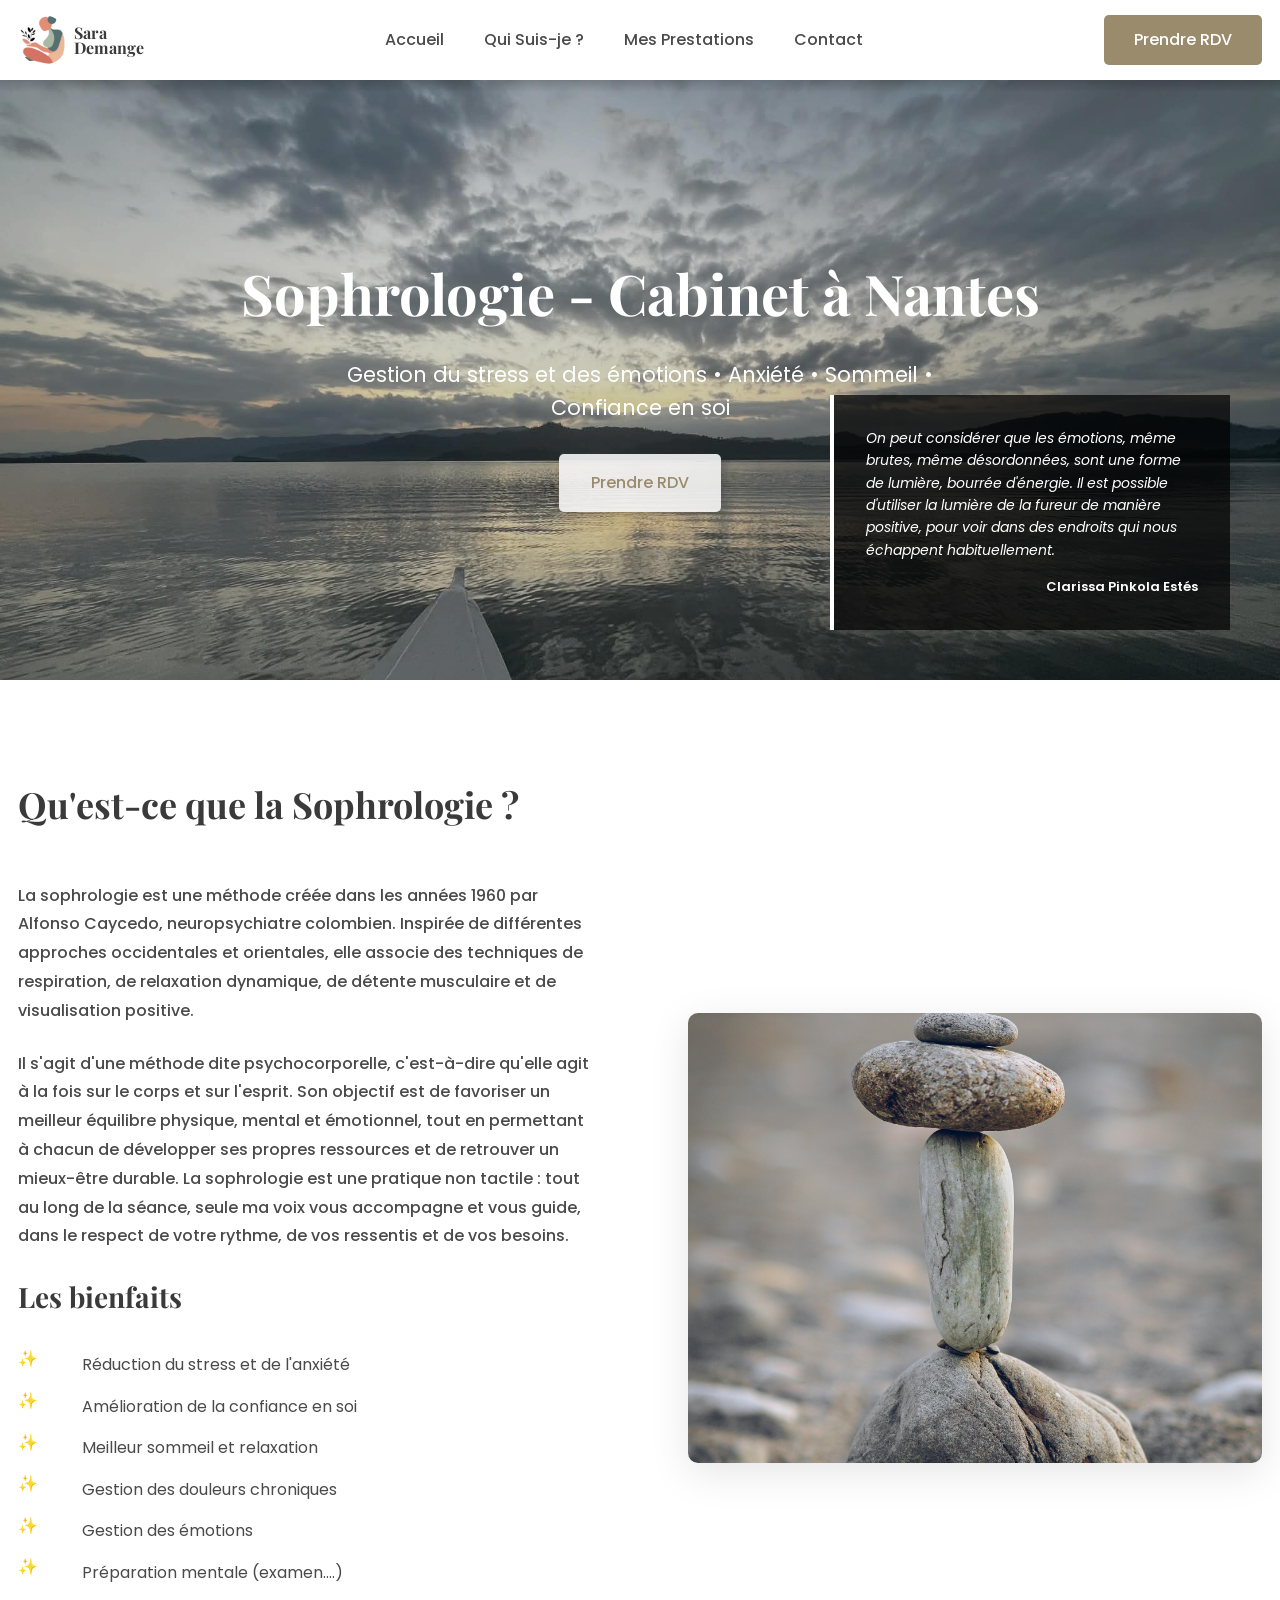
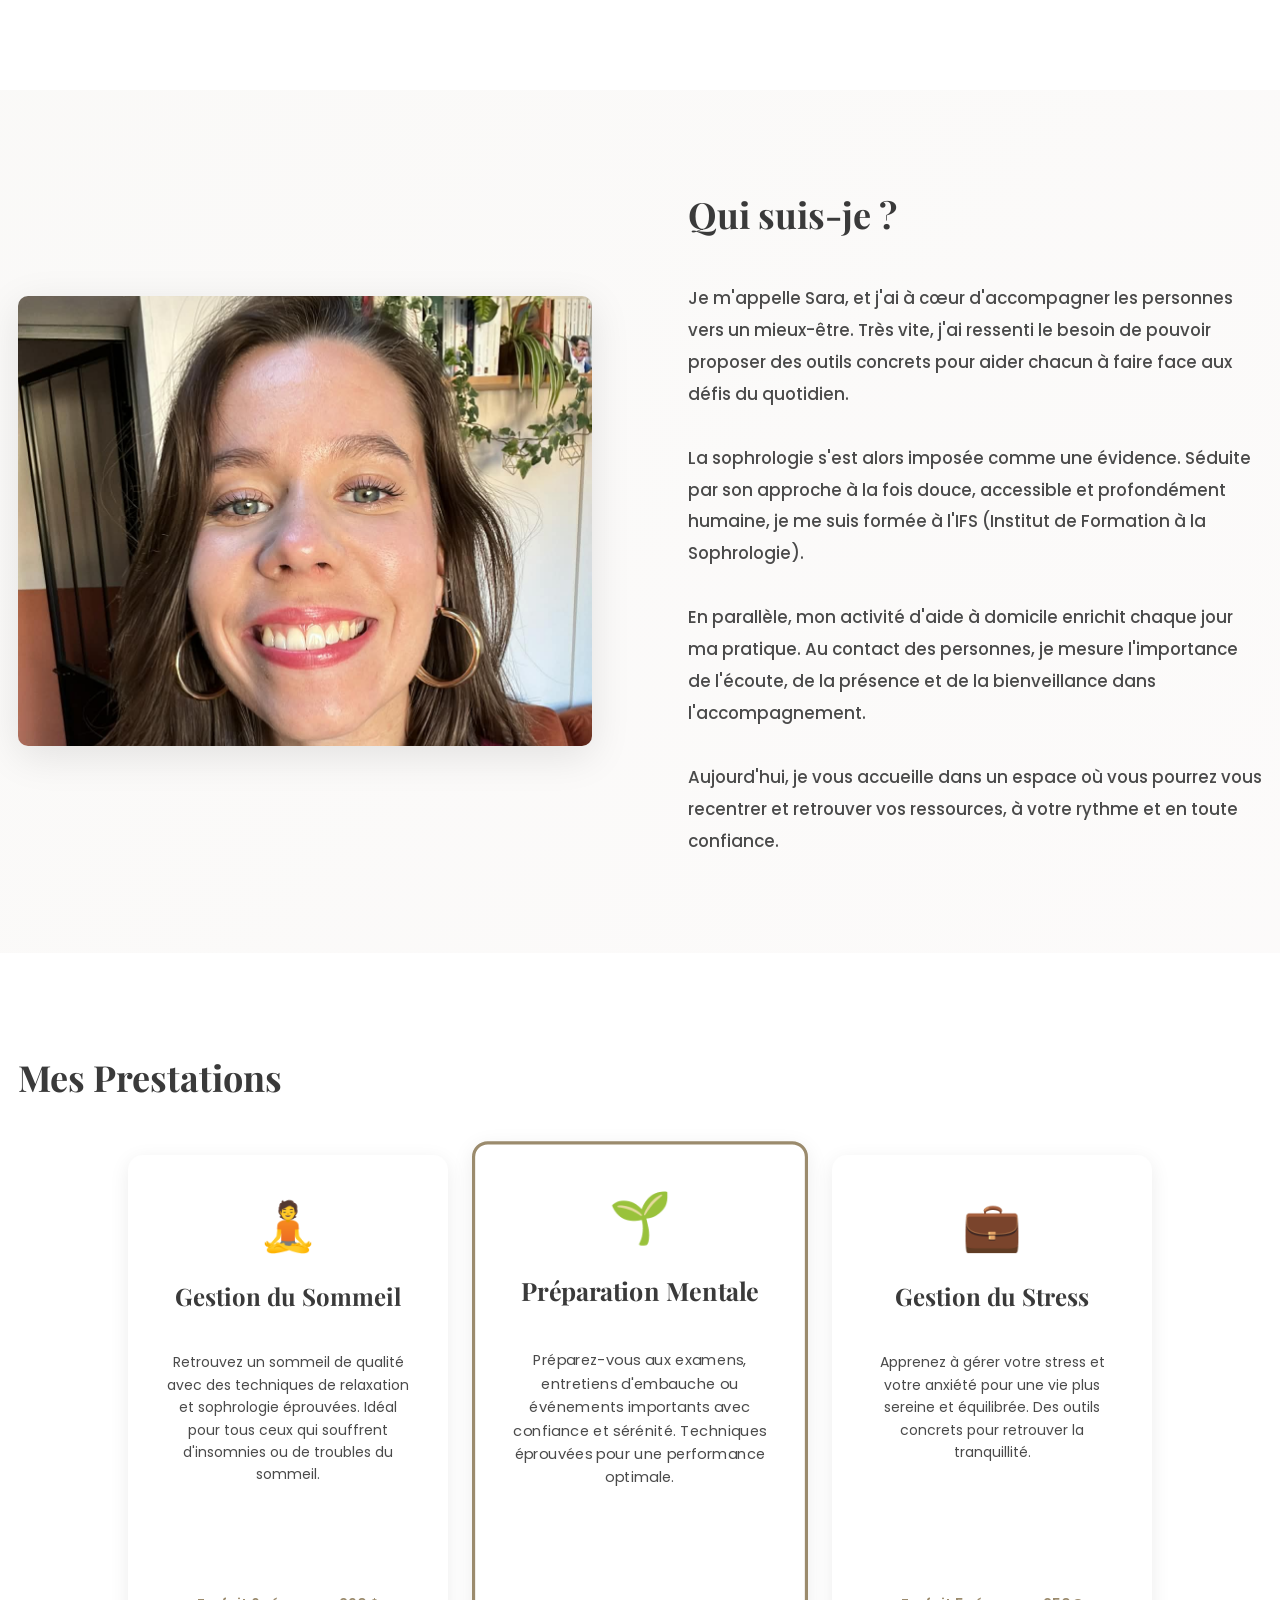
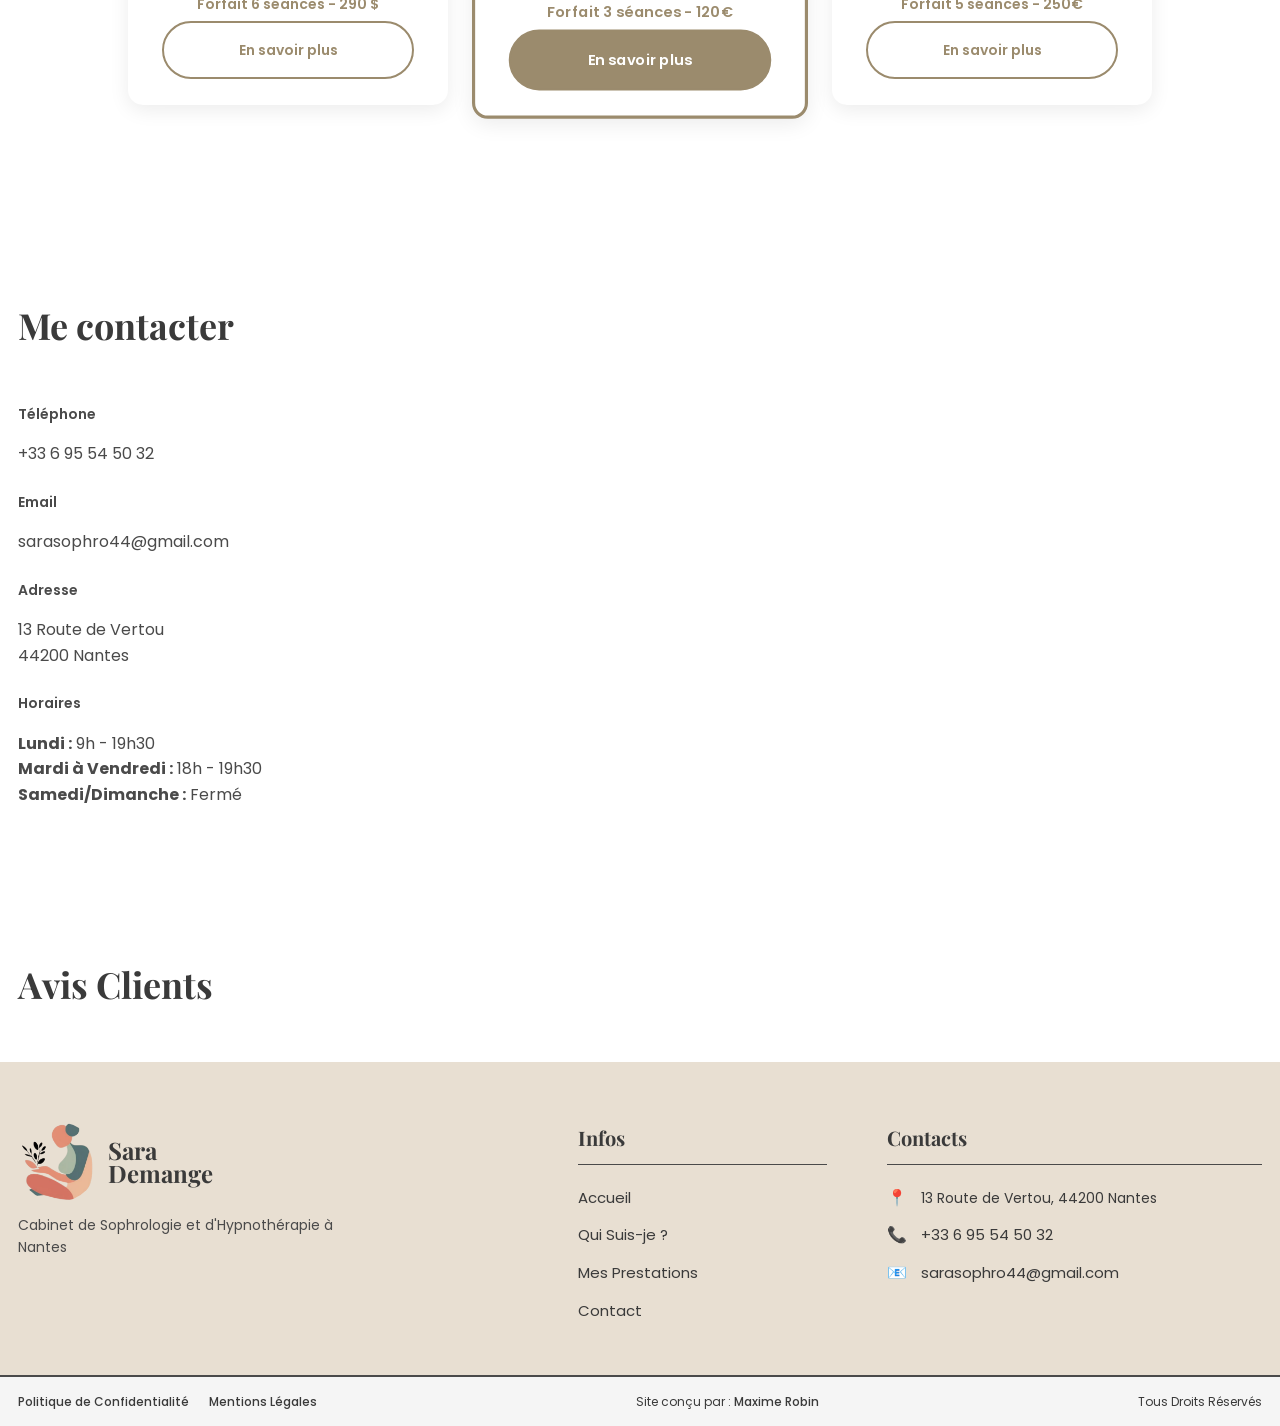
==== index.html @ 219e6fc3 "update responsive 1" ====
<!doctype html>
<html lang="fr"><head>
    <meta charset="UTF-8">
    <meta name="viewport" content="width=device-width, initial-scale=1.0">
    <title>Sara Demange - Cabinet de Sophrologie sur Nantes</title>
    <link rel="icon" href="data:,">
    
    <!-- CUBE CSS - Foundation (variables, resets, base elements) -->
    <link rel="stylesheet" href="styles/cube.css">
    
    <!-- CUBE CSS - Components -->
    <link rel="stylesheet" href="styles/navbar.css">
    <link rel="stylesheet" href="styles/footer.css">
    <link rel="stylesheet" href="styles/buttons.css">
    
    <!-- CUBE CSS - Blocks -->
    <link rel="stylesheet" href="styles/hero.css">
    <link rel="stylesheet" href="styles/about.css">
    <link rel="stylesheet" href="styles/services.css">
    <link rel="stylesheet" href="styles/contact.css">

    <!-- Responsive utilities -->
    <link rel="stylesheet" href="styles/responsive.css">
    
    <link href="https://fonts.googleapis.com/css2?family=Poppins:wght@300;400;500;600;700&amp;family=Playfair+Display:wght@700&amp;display=swap" rel="stylesheet">
</head>
<body>
    <!-- Navbar Component -->
    <div id="navbar-container"></div>

    <!-- Hero Section -->
    <section class="hero">
        <div class="hero-image">
            <img class="brand-image" src="/images/uploads/1782734062269-e0d5d1ff-cd20-42f9-9b21-246d7e26e452-1-.jpg" alt="Harmonie et équilibre" data-live-zoom="100" data-live-pos-x="48" data-live-pos-y="37" style="object-fit: cover; object-position: 48% 37%; transform-origin: center center; transform: scale(1);">
        </div>
        <div class="hero-content">
            <h1 class="hero-title">Sophrologie - Cabinet à Nantes</h1>
            <p class="hero-text">Gestion du stress et des émotions • Anxiété • Sommeil • Confiance en soi</p>
            <div class="hero-cta">
                <a href="https://www.resalib.fr/praticien/107607-sara-demange-sophrologue-nantes" target="_blank" class="btn-secondary">Prendre RDV</a>
            </div>
        </div>
        <div class="hero-quote-overlay">
            <p>On peut considérer que les émotions, même brutes, même désordonnées, sont une forme de lumière, bourrée d'énergie. Il est possible d'utiliser la lumière de la fureur de manière positive, pour voir dans des endroits qui nous échappent habituellement.</p>
            <p class="quote-author">Clarissa Pinkola Estés</p>
        </div>
    </section>

    <!-- About Section -->
    <section id="about" class="about">
        <div class="container">
            <div class="section-header">
                <h2>Qu'est-ce que la Sophrologie ?</h2>
            </div>
            <div class="about-content">
                <div class="about-text">
                    <div class="mobile-expandable-text" data-mobile-expandable>
                        <p>La sophrologie est une méthode créée dans les années 1960 par Alfonso Caycedo, neuropsychiatre colombien. Inspirée de différentes approches occidentales et orientales, elle associe des techniques de respiration, de relaxation dynamique, de détente musculaire et de visualisation positive.</p>
                        <p>Il s'agit d'une méthode dite psychocorporelle, c'est-à-dire qu'elle agit à la fois sur le corps et sur l'esprit. Son objectif est de favoriser un meilleur équilibre physique, mental et émotionnel, tout en permettant à chacun de développer ses propres ressources et de retrouver un mieux-être durable.

La sophrologie est une pratique non tactile : tout au long de la séance, seule ma voix vous accompagne et vous guide, dans le respect de votre rythme, de vos ressentis et de vos besoins.</p>
                    </div>
                    <h3>Les bienfaits</h3>
                    <ul class="benefits-list">
                        <li>Réduction du stress et de l'anxiété</li>
                        <li>Amélioration de la confiance en soi</li>
                        <li>Meilleur sommeil et relaxation</li>
                        <li>Gestion des douleurs chroniques</li>
                        <li>Gestion des émotions</li>
                        <li>Préparation mentale (examen....)</li>
                    </ul>
                </div>
                <div class="about-image">
                    <img class="brand-image" src="/images/uploads/1782735857334-pexels-abhijeet-singh-1249453572-25714026.jpg" alt="Meditation et bien-être" data-live-zoom="100" data-live-pos-x="45" data-live-pos-y="37" style="object-fit: cover; object-position: 45% 37%; transform-origin: center center; transform: scale(1);">
                </div>
            </div>
        </div>
    </section>

    <!-- About Me Section (before Services) -->
    <section class="about-intro">
        <div class="container">
            <div class="about-intro-content">
                <div class="about-intro-image">
                    <img class="brand-image" src="/images/uploads/1782736258521-3f640ac3-f32f-49dd-9731-8dba022b5032.jpg" alt="Sara Demange - Sophrologue" data-live-pos-y="23" data-live-zoom="100" data-live-pos-x="0" style="object-position: 0% 23%; object-fit: cover; transform-origin: center center; transform: scale(1);">
                </div>
                <div class="about-intro-text">
                    <h2>Qui suis-je ?</h2>
                    <p class="mobile-expandable-text" data-mobile-expandable>Je m'appelle Sara, et j'ai à cœur d'accompagner les personnes vers un mieux-être. Très vite, j'ai ressenti le besoin de pouvoir proposer des outils concrets pour aider chacun à faire face aux défis du quotidien.

La sophrologie s'est alors imposée comme une évidence. Séduite par son approche à la fois douce, accessible et profondément humaine, je me suis formée à l'IFS (Institut de Formation à la Sophrologie).

En parallèle, mon activité d'aide à domicile enrichit chaque jour ma pratique. Au contact des personnes, je mesure l'importance de l'écoute, de la présence et de la bienveillance dans l'accompagnement.

Aujourd'hui, je vous accueille dans un espace où vous pourrez vous recentrer et retrouver vos ressources, à votre rythme et en toute confiance.
</p>
                </div>
            </div>
        </div>
    </section>

    <!-- Services Section -->
    <section id="services" class="services">
        <div class="container">
            <div class="section-header">
                <h2>Mes Prestations</h2>
            </div>
            <div class="services-grid" id="services-grid">
                <!-- Les cartes de service seront chargées dynamiquement -->
            </div>
        </div>
    </section>

    <!-- Contact Section -->
    <section id="contact" class="contact">
        <div class="container">
            <div class="section-header">
                <h2>Me contacter</h2>
            </div>
            
            <div class="contact-grid">
                <!-- Infos de contact à gauche -->
                <div class="contact-info">
                    <div class="info-item">
                        <span class="info-label">Téléphone</span>
                        <a href="tel:+33695545032" data-contact="phone">+33 6 95 54 50 32</a>
                    </div>
                    <div class="info-item">
                        <span class="info-label">Email</span>
                        <a href="mailto:sara.demange54@gmail.com" data-contact="email">sara.demange54@gmail.com</a>
                    </div>
                    <div class="info-item">
                        <span class="info-label">Adresse</span>
                        <p data-contact="address">13 Route de Vertou44200 Nantes</p>
                    </div>
                    <div class="info-item">
                        <span class="info-label">Horaires</span>
                        <div data-contact="hours">
                            <p>Lundi - Vendredi : 9h - 19h</p>
                        </div>
                    </div>
                </div>
                
                <!-- Google Maps à droite -->
                <div id="google-reviews-container">
                    <iframe src="https://www.google.com/maps/embed?pb=!1m18!1m12!1m3!1d2798.3247!2d-1.5368923!3d47.1914439!2m3!1f0!2f0!3f0!3m2!1i1024!2i768!4f13.1!3m3!1m2!1s0x480b3e5e5e5e5e5d%3A0x5816f6bf818afafc!2sSara%20Demange%20-%20Sophrologie!5e0!3m2!1sfr!2sfr!4v1702164000000" width="100%" height="450" style="border:0; border-radius: 8px;" allowfullscreen="" loading="lazy" referrerpolicy="no-referrer-when-downgrade" data-contact="maps"></iframe>
                </div>
            </div>
        </div>
    </section>

        <!-- Reviews Section -->
    <section class="reviews">
        <div class="container">
            <div class="section-header">
                <h2>Avis Clients</h2>
            </div>
            
            <!-- Avis clients Google via Elfsight -->
            <div style="margin: 40px 0;">
                <div>
                    <!-- Elfsight Google Reviews | Untitled Google Reviews -->
                    <script src="https://elfsightcdn.com/platform.js" async=""></script>
                    <div class="elfsight-app-24bc193f-aa25-4e2f-9746-22433c784eb6" data-elfsight-app-lazy=""></div>
                </div>
            </div>
        </div>
    </section>

    <!-- Footer Component -->
    <div id="footer-container"></div>

    <script src="scripts/contact-loader.js"></script>
    <script type="module" src="scripts/main.js"></script>
</body></html>
---- styles/cube.css ----
/* ===========================
   CUBE CSS - Composition Layer
   =========================== */

:root {
    /* Colors - RGB format for opacity support */
    --color-primary: 155, 139, 109;
    --color-primary-dark: 139, 123, 95;
    --color-secondary: 232, 223, 210;
    --color-dark: 58, 58, 58;
    --color-light: 245, 245, 245;
    --color-text: 74, 74, 74;
    --color-accent: 123, 159, 184;
    --color-white: 255, 255, 255;
    --color-black: 0, 0, 0;
    --color-black-rgb: 0, 0, 0;

    /* Opacity / Transparency */
    --opacity: 0.9;

    /* Spacing */
    --space-xs: 0.5rem;
    --space-sm: 1rem;
    --space-md: 1.5rem;
    --space-lg: 2rem;
    --space-xl: 3rem;
    --space-2xl: 4rem;
    --space-3xl: 6rem;

    /* Typography */
    --font-sans: 'Poppins', sans-serif;
    --font-serif: 'Playfair Display', serif;
    --text-base: 16px;
    --text-sm: 14px;
    --text-lg: 20px;
    --text-xl: 24px;
    --text-2xl: 28px;
    --text-3xl: 36px;
    --text-4xl: 42px;

    /* Sizing */
    --container-max: 1320px;
    --container-padding: 18px;

    /* Breakpoints */
    --bp-mobile: 480px;
    --bp-tablet: 768px;
    --bp-desktop: 1024px;
    --bp-large: 1440px;

    /* Transitions */
    --transition-fast: 0.2s ease;
    --transition-base: 0.3s ease;
    --transition-slow: 0.6s ease;

    /* Z-index */
    --z-base: 1;
    --z-dropdown: 10;
    --z-sticky: 100;
    --z-modal: 1000;
}

/* Mobile-first: Adjust spacing for smaller screens */
@media (max-width: 480px) {
    :root {
        --space-lg: 1.5rem;
        --space-xl: 2rem;
        --space-2xl: 3rem;
        --space-3xl: 4rem;
        --text-base: 15px;
        --text-4xl: 28px;
        --text-3xl: 24px;
        --text-2xl: 20px;
        --container-padding: 16px;
    }
}

* {
    margin: 0;
    padding: 0;
    box-sizing: border-box;
}

html {
    scroll-behavior: smooth;
}

body {
    font-family: var(--font-sans);
    color: rgb(var(--color-text));
    line-height: 1.6;
    background: rgb(var(--color-white));
}

/* ===========================
   CUBE CSS - Elements
   =========================== */

h1, h2, h3, h4, h5, h6 {
    font-family: var(--font-serif);
    color: rgb(var(--color-dark));
}

h1 { font-size: var(--text-4xl); }
h2 { font-size: var(--text-3xl); }
h3 { font-size: var(--text-xl); }

a {
    color: rgb(var(--color-primary));
    transition: color var(--transition-base);
}

a:hover {
    color: rgb(var(--color-primary-dark));
}

.mobile-expandable-text {
    transition: max-height var(--transition-base), padding-bottom var(--transition-base);
}

img {
    max-width: 100%;
    height: auto;
    display: block;
}

.brand-image {
    object-fit: cover;
    object-position: 50% 50%;
    transform-origin: center center;
    transform: scale(1);
}

/* ===========================
   CUBE CSS - Utility Layer
   =========================== */

.container {
    max-width: var(--container-max);
    margin-inline: auto;
    padding-inline: var(--container-padding);
}

/* UTILITY: Section header spacing */

.section-header {
    margin-bottom: 3rem;
}

/* ===========================
   CUBE CSS - Exception Layer
   =========================== */

@media (max-width: 1024px) {
    h1 { font-size: var(--text-3xl); }
}

@media (max-width: 768px) {
    h1 { font-size: var(--text-2xl); }
    h2 { font-size: var(--text-2xl); }
    h3 { font-size: var(--text-lg); }
    
    .section-header {
        margin-bottom: 2rem;
    }

    .mobile-expandable-text {
        position: relative;
        max-height: 7.5rem;
        overflow: hidden;
        padding-bottom: var(--space-sm);
        cursor: pointer;
        touch-action: manipulation;
        -webkit-tap-highlight-color: transparent;
    }

    .mobile-expandable-text > p {
        margin-bottom: var(--space-md);
        line-height: 1.8;
    }

    .mobile-expandable-text > p:last-child {
        margin-bottom: 0;
    }

    .mobile-expandable-text::after {
        content: '';
        position: absolute;
        left: 0;
        right: 0;
        bottom: 0;
        height: 3rem;
        background: linear-gradient(to bottom, rgba(255, 255, 255, 0), rgba(255, 255, 255, 0.98));
        pointer-events: none;
        transition: opacity var(--transition-base);
    }

    .mobile-expandable-text.is-expanded {
        max-height: none;
        overflow: visible;
        padding-bottom: 0;
    }

    .mobile-expandable-text.is-expanded::after {
        opacity: 0;
    }

}

@media (max-width: 480px) {
    h1 { font-size: var(--text-2xl); }
    h2 { font-size: var(--text-xl); }
    h3 { font-size: var(--text-base); }
}
---- styles/navbar.css ----
/* ===========================
   CUBE CSS - Navigation Bar
   =========================== */

/* COMPOSITION: Layout container with display: contents */

#navbar-container {
    display: contents;
}

/* BLOCK: Navbar sticky component */

.navbar {
    background: white;
    padding: 15px 0;
    position: sticky;
    top: 0;
    z-index: 100;
}

.navbar::after {
    content: '';
    position: absolute;
    left: 0;
    right: 0;
    bottom: -12px;
    height: 12px;
    pointer-events: none;
    background: linear-gradient(to bottom, rgba(0, 0, 0, 0.16), rgba(0, 0, 0, 0));
}

/* LAYOUT: Logo | Hamburger | Menu | Button */
.nav-wrapper {
    display: flex;
    justify-content: space-between;
    align-items: center;
    gap: 20px;
}

/* BLOCK: Logo component - leftmost */

.logo {
    display: flex;
    align-items: center;
    gap: 6px;
    flex-shrink: 0;
    text-decoration: none;
    color: inherit;
    order: 1;
}

.logo img {
    width: 50px;
    height: 50px;
    border-radius: 50%;
}

.logo img.brand-image {
    object-fit: cover;
    object-position: 50% 50%;
    transform-origin: center center;
    transform: scale(1);
}

.logo-text {
    font-family: 'Playfair Display', serif;
    font-weight: 700;
    font-size: 16px;
    color: rgb(var(--color-dark));
    line-height: 0.95;
    display: flex;
    flex-direction: column;
    align-items: flex-start;
    letter-spacing: 0.2px;
}

.logo-text span {
    display: block;
}

/* BLOCK: Menu toggle button (hamburger) - hidden on desktop */

.menu-toggle {
    display: none;
    flex-direction: column;
    gap: 6px;
    background: transparent;
    border: none;
    cursor: pointer;
    padding: 8px;
    z-index: 101;
    order: 2;
}

.menu-toggle:focus {
    outline: 2px solid rgb(var(--color-primary));
    outline-offset: 2px;
}

.menu-toggle span {
    width: 25px;
    height: 3px;
    background: rgb(var(--color-dark));
    border-radius: 2px;
    transition: all var(--transition-base);
}

/* BLOCK: Navigation menu - center on desktop */

.nav-menu {
    display: flex;
    list-style: none;
    gap: 40px;
    flex: 1;
    justify-content: center;
    margin: 0;
    padding: 0;
    order: 3;
}

.nav-menu li {
    margin: 0;
}

.nav-menu a {
    text-decoration: none;
    color: rgb(var(--color-text)) !important;
    font-weight: 500;
    transition: color var(--transition-base);
    display: inline-block;
    padding: 8px 0;
}

.nav-menu a:hover {
    color: rgb(var(--color-primary-dark)) !important;
}

/* UTILITY: Button override in navbar - rightmost */

.navbar .btn-primary {
    background: rgb(var(--color-primary));
    color: rgb(var(--color-white));
    padding: 12px 30px;
    border-radius: 5px;
    text-decoration: none;
    font-weight: 500;
    transition: background 0.3s ease, transform 0.2s ease, box-shadow 0.3s ease;
    border: none;
    cursor: pointer;
    display: inline-block;
    box-shadow: 0 4px 12px rgb(var(--color-black-rgb) / 0.12);
    white-space: nowrap;
    flex-shrink: 0;
    order: 4;
}

.navbar .btn-primary:hover {
    background: rgb(var(--color-primary-dark));
    color: rgb(var(--color-white));
    transform: translateY(-2px);
    box-shadow: 0 8px 20px rgb(var(--color-black-rgb) / 0.2);
}

/* EXCEPTION - Tablet */
@media (max-width: 1024px) {
    .nav-wrapper {
        gap: 15px;
    }

    .nav-menu {
        gap: 25px;
    }

    .logo-text {
        font-size: 14px;
    }

    .navbar .btn-primary {
        padding: 11px 24px;
        font-size: 14px;
    }
}

/* EXCEPTION - Mobile */
@media (max-width: 768px) {
    .navbar {
        padding: 12px 0;
    }

    .nav-wrapper {
        gap: 10px;
    }

    /* Show hamburger on mobile */
    .menu-toggle {
        display: flex;
    }

    /* Hide menu text on desktop, show as dropdown on mobile */
    .nav-menu {
        display: none;
        position: fixed;
        top: 70px;
        left: 0;
        right: 0;
        flex-direction: column;
        gap: 0;
        background: white;
        padding: 20px 0;
        box-shadow: 0 8px 20px rgb(var(--color-black-rgb) / 0.15);
        margin: 0;
        list-style: none;
        z-index: 99;
        width: 100vw;
        justify-content: flex-start;
    }

    .nav-menu.active {
        display: flex;
    }

    .nav-menu li {
        padding: 15px 20px;
        border-bottom: 1px solid rgb(var(--color-light));
        margin: 0;
    }

    .nav-menu li:last-child {
        border-bottom: none;
    }

    .nav-menu a {
        padding: 0;
        display: block;
    }

    .logo {
        gap: 5px;
    }

    .logo img {
        width: 40px;
        height: 40px;
    }

    .logo-text {
        font-size: 13px;
    }

    .navbar .btn-primary {
        padding: 10px 18px;
        font-size: 13px;
    }

    .menu-toggle span {
        width: 22px;
        height: 2.5px;
    }
}

@media (max-width: 480px) {
    .navbar {
        padding: 10px 0;
    }

    .nav-wrapper {
        gap: 8px;
    }

    .logo {
        gap: 4px;
    }

    .logo img {
        width: 35px;
        height: 35px;
    }

    .logo-text {
        font-size: 11px;
        line-height: 1.02;
    }

    .navbar .btn-primary {
        padding: 9px 16px;
        font-size: 12px;
    }

    .menu-toggle {
        padding: 6px;
    }

    .menu-toggle span {
        width: 20px;
        height: 2px;
        gap: 4px;
    }

    .nav-menu {
        top: 60px !important;
    }
}
---- styles/footer.css ----
/* ===========================
   CUBE CSS - Footer
   =========================== */

/* COMPOSITION: Layout container with display: contents */

#footer-container {
    display: contents;
}

/* BLOCK: Footer main component */

.footer {
    background: rgb(var(--color-secondary));
    color: rgb(var(--color-dark));
    padding: 0;
    box-shadow: 0 -5px 20px rgb(var(--color-black-rgb) / 0.08);
}

.footer-content {
    padding: 60px 0 40px;
    border-bottom: 0.5px solid rgb(var(--color-text));
}

.footer-grid {
    display: grid;
    grid-template-columns: 2fr 1fr 1.5fr;
    gap: 60px;
    align-items: flex-start;
}

/* BLOCK: Footer brand section */

.footer-brand {
    display: flex;
    flex-direction: column;
    align-items: flex-start;
    gap: 12px;
}

.footer-brand-top {
    display: flex;
    align-items: center;
    gap: 10px;
}

.footer-logo {
    width: 80px;
    height: 80px;
    flex-shrink: 0;
}

.footer-logo img {
    width: 100%;
    height: 100%;
    border-radius: 50%;
}

.footer-logo img.brand-image {
    object-fit: cover;
    object-position: 50% 50%;
    transform-origin: center center;
    transform: scale(1);
}

.footer-brand-text h3 {
    font-family: 'Playfair Display', serif;
    font-size: 24px;
    color: rgb(var(--color-dark));
    margin: 0;
    line-height: 0.95;
    display: flex;
    flex-direction: column;
    align-items: flex-start;
}

.footer-brand-text h3 span {
    display: block;
}

.footer-brand-description {
    font-size: 14px;
    color: rgb(var(--color-text));
    margin: 0;
    max-width: 320px;
}

/* BLOCK: Footer sections (navigation, contact) */

.footer-section h4 {
    font-family: 'Playfair Display', serif;
    font-size: 20px;
    color: rgb(var(--color-dark));
    margin: 0 0 20px 0;
    padding-bottom: 10px;
    border-bottom: 0.5px solid rgb(var(--color-text));
}

.footer-section ul {
    list-style: none;
    padding: 0;
    margin: 0;
}

.footer-section li {
    margin-bottom: 12px;
}

.footer-section a {
    color: rgb(var(--color-dark));
    text-decoration: none;
    transition: color var(--transition-base), text-decoration var(--transition-base);
    font-size: 15px;
}

.footer-section a:hover {
    color: rgb(var(--color-primary-dark)) !important;
}

/* BLOCK: Footer contact details */

.footer-contact p {
    margin: 12px 0;
    font-size: 14px;
    color: rgb(var(--color-dark));
}

.footer-contact .icon {
    margin-right: 10px;
    font-size: 16px;
}

.footer-contact a {
    color: rgb(var(--color-dark));
    text-decoration: none;
    transition: color var(--transition-base), text-decoration var(--transition-base);
}

.footer-contact a:hover {
    color: rgb(var(--color-primary-dark)) !important;
}

/* BLOCK: Footer bottom (legal and credits) */

.footer-bottom {
    background: rgb(var(--color-light));
    padding: 15px 0;
    border-top: 0.5px solid rgb(var(--color-text));
}

.footer-legal {
    display: flex;
    align-items: center;
    justify-content: space-between;
    flex-wrap: wrap;
    gap: 20px;
    font-size: 12px;
}

.footer-legal a {
    color: rgb(var(--color-dark));
    text-decoration: none;
    transition: color var(--transition-base), text-decoration var(--transition-base);
}

.footer-legal a:hover {
    color: rgb(var(--color-primary-dark)) !important;
}

.footer-credits {
    flex-grow: 1;
    text-align: center;
    color: rgb(var(--color-dark));
}

/* EXCEPTION - Tablet */
@media (max-width: 1024px) {
    .footer-content {
        padding: 50px 0 30px;
    }

    .footer-grid {
        gap: 50px;
    }

    .footer-grid {
        grid-template-columns: 1.5fr 1fr 1.5fr;
    }

    .footer-logo {
        width: 70px;
        height: 70px;
    }

    .footer-brand-text h3 {
        font-size: 20px;
    }

    .footer-brand-description {
        font-size: 13px;
    }

    .footer-section h4 {
        font-size: 18px;
    }
}

/* EXCEPTION - Mobile */
@media (max-width: 768px) {
    .footer-content {
        padding: 40px 0 25px;
    }

    .footer-grid {
        grid-template-columns: 1fr 1fr;
        gap: 30px;
    }

    .footer-brand {
        grid-column: 1 / -1;
    }

    .footer-brand-top {
        gap: 8px;
    }

    .footer-logo {
        width: 60px;
        height: 60px;
    }

    .footer-brand-text h3 {
        font-size: 18px;
    }

    .footer-brand-description {
        font-size: 13px;
    }

    .footer-section h4 {
        font-size: 16px;
        margin-bottom: 15px;
        padding-bottom: 8px;
    }

    .footer-section a {
        font-size: 13px;
    }

    .footer-section li {
        margin-bottom: 10px;
    }

    .footer-contact p {
        font-size: 13px;
        margin: 10px 0;
    }

    .footer-legal {
        gap: 15px;
        font-size: 11px;
    }

    .footer-legal a {
        min-width: fit-content;
    }
}

/* EXCEPTION - Small mobile */
@media (max-width: 480px) {
    .footer-content {
        padding: 30px 0 20px;
    }

    .footer-grid {
        grid-template-columns: 1fr;
        gap: 25px;
    }

    .footer-brand {
        gap: 15px;
    }

    .footer-brand-top {
        gap: 6px;
    }

    .footer-logo {
        width: 50px;
        height: 50px;
    }

    .footer-brand-text h3 {
        font-size: 16px;
    }

    .footer-brand-description {
        font-size: 12px;
    }

    .footer-section h4 {
        font-size: 15px;
        margin-bottom: 12px;
    }

    .footer-section a {
        font-size: 12px;
    }

    .footer-section li {
        margin-bottom: 8px;
    }

    .footer-contact p {
        font-size: 12px;
        margin: 8px 0;
    }

    .footer-legal {
        flex-direction: column;
        align-items: flex-start;
        gap: 10px;
        font-size: 10px;
    }

    .footer-bottom {
        padding: 12px 0;
    }
}
---- styles/buttons.css ----
/* ===========================
   CUBE CSS - Buttons
   =========================== */

/* COMPOSITION: Base button reset and transitions */

button, [role="button"], a[href*="#"], .btn {
    transition: background var(--transition-base), transform var(--transition-fast), box-shadow var(--transition-fast);
    cursor: pointer;
    border: none;
    font-family: inherit;
    font-weight: 500;
}

/* BLOCK: Primary button component */

.btn-primary, button[type="submit"] {
    background: rgb(var(--color-primary));
    color: rgb(var(--color-white));
    padding: var(--space-sm) var(--space-lg);
    border-radius: 5px;
    text-decoration: none;
    display: inline-block;
    box-shadow: 0 4px 12px rgba(var(--color-black-rgb), 0.15);
}

.btn-primary:hover, button[type="submit"]:hover {
    background: rgb(var(--color-primary-dark));
    transform: translateY(-2px);
    box-shadow: 0 6px 16px rgba(var(--color-black-rgb), 0.2);
}

/* BLOCK: Secondary button component (inverted colors) */

.btn-secondary {
    background: rgba(var(--color-light), var(--opacity));
    color: rgb(var(--color-primary));
    padding: var(--space-sm) var(--space-lg);
    border-radius: 5px;
    text-decoration: none;
    display: inline-block;
    font-weight: 500;
    transition: background var(--transition-base), color var(--transition-base), transform var(--transition-fast);
    box-shadow: 0 4px 12px rgba(var(--color-black-rgb), 0.12);
}

.btn-secondary:hover {
    background: rgb(var(--color-secondary));
    transform: translateY(-2px);
    box-shadow: 0 6px 16px rgba(var(--color-black-rgb), 0.2);
}

/* BLOCK: Google Reviews button component */

a[href*="google"].btn-google-reviews {
    background: #4285F4;
    color: var(--color-white);
    padding: var(--space-sm) var(--space-lg);
    border-radius: 5px;
    display: inline-flex;
    align-items: center;
    gap: var(--space-sm);
    box-shadow: 0 5px 15px rgba(66, 133, 244, 0.3);
}

a[href*="google"].btn-google-reviews:hover {
    background: #3367D6;
    transform: translateY(-2px);
    box-shadow: 0 8px 20px rgba(66, 133, 244, 0.4);
}

/* EXCEPTION - Tablet */
@media (max-width: 1024px) {
    .btn-primary, button[type="submit"],
    .btn-secondary,
    a[href*="google"].btn-google-reviews {
        padding: var(--space-sm) var(--space-lg);
    }
}

/* EXCEPTION - Mobile */
@media (max-width: 768px) {
    .btn-primary, button[type="submit"],
    .btn-secondary,
    a[href*="google"].btn-google-reviews {
        padding: 10px 18px;
        font-size: 14px;
    }
}

/* EXCEPTION - Small mobile */
@media (max-width: 480px) {
    .btn-primary, button[type="submit"],
    .btn-secondary,
    a[href*="google"].btn-google-reviews {
        padding: 10px 16px;
        font-size: 13px;
        border-radius: 4px;
    }

    a[href*="google"].btn-google-reviews {
        gap: var(--space-xs);
    }
}
---- styles/hero.css ----
/* ===========================
   HERO SECTION - CUBE CSS
   =========================== */

/* COMPOSITION */
.hero {
    position: relative;
    overflow: hidden;
    min-height: 600px;
}

/* BLOCK - Image */
.hero-image {
    position: absolute;
    inset: 0;
    z-index: var(--z-base);
}

.hero-image img {
    width: 100%;
    height: 100%;
    object-fit: cover;
}

/* BLOCK - Hero content */
.hero-content {
    position: absolute;
    inset: 0;
    display: flex;
    flex-direction: column;
    justify-content: center;
    align-items: center;
    background: rgba(0, 0, 0, 0.2);
    color: rgb(var(--color-white));
    text-align: center;
    z-index: 2;
    padding: var(--space-lg);
}

.hero-title {
    font-size: 3.5rem;
    margin-bottom: 20px;
    color: rgb(var(--color-white));
}

.hero-text {
    font-size: 1.3rem;
    max-width: 600px;
}

.hero-cta {
    margin-top: 30px;
}

/* BLOCK - Quote Overlay */
.hero-quote-overlay {
    position: absolute;
    bottom: 50px;
    right: 50px;
    background: rgba(var(--color-black-rgb), 0.7);
    color: rgb(var(--color-white));
    padding: var(--space-lg);
    width: fit-content;
    max-width: 400px;
    z-index: 5;
    border-left: 4px solid rgb(var(--color-white));
}

.hero-quote-overlay p {
    font-size: 14px;
    line-height: 1.6;
    margin-bottom: var(--space-sm);
    font-style: italic;
}

.hero-quote-overlay p:last-child {
    margin-bottom: 0;
    font-weight: 600;
    text-align: right;
    font-style: normal;
    font-size: 13px;
}

/* EXCEPTION - Tablet */
@media (max-width: 1024px) {
    .hero {
        min-height: 500px;
    }

    .hero-quote-overlay {
        bottom: 40px;
        right: 40px;
        max-width: 350px;
        padding: var(--space-md);
    }

    .hero-quote-overlay p {
        font-size: 13px;
    }

    .hero-title {
        font-size: 2.8rem;
    }

    .hero-text {
        font-size: 1.1rem;
        max-width: 520px;
    }

    .hero-cta {
        margin-top: 24px;
    }
}

/* EXCEPTION - Mobile */
@media (max-width: 768px) {
    .hero {
        min-height: 400px;
    }

    .hero-quote-overlay {
        bottom: 20px;
        right: 20px;
        max-width: 70%;
        padding: var(--space-md);
        left: auto;
        width: auto;
    }

    .hero-quote-overlay p {
        font-size: 12px;
    }

    .hero-content {
        padding: var(--space-md);
    }

    .hero-title {
        font-size: 2rem;
        margin-bottom: 12px;
    }

    .hero-text {
        font-size: 1rem;
        max-width: 100%;
    }

    .hero-cta {
        margin-top: 20px;
    }

    .hero-cta .btn-secondary {
        font-size: 16px;
        padding: 12px 30px;
    }
}

@media (max-width: 480px) {
    .hero {
        min-height: 300px;
    }

    .hero-quote-overlay {
        bottom: 15px;
        right: 15px;
        max-width: 85%;
        padding: var(--space-sm);
        border-left-width: 3px;
    }

    .hero-quote-overlay p {
        font-size: 11px;
        line-height: 1.4;
        margin-bottom: 0.5rem;
    }

    .hero-title {
        font-size: 1.5rem;
        margin-bottom: 10px;
    }

    .hero-text {
        font-size: 0.9rem;
    }

    .hero-cta {
        margin-top: 16px;
    }
}
---- styles/about.css ----
/* ===========================
   CUBE CSS - About Sections
   =========================== */

/* COMPOSITION: Layout and spacing structure */

.about, .about-intro {
    padding: var(--space-3xl) 0;
}

.about-content, .about-intro-content {
    display: grid;
    grid-template-columns: 1fr 1fr;
    gap: var(--space-3xl);
    align-items: center;
}

.approche-layout {
    display: grid;
    grid-template-columns: 1fr 1fr;
    gap: 4rem;
    align-items: center;
}

/* UTILITY: Image sizing and typography resets */

.about-image, .about-intro-image {
    height: 450px;
    border-radius: 10px;
    overflow: hidden;
    box-shadow: 0 10px 40px rgba(0, 0, 0, 0.1);
}

.about-image img, .about-intro-image img {
    width: 100%;
    height: 100%;
    object-fit: cover;
}

.about-text h3, .about-intro-text h2 {
    margin-bottom: var(--space-lg);
}

.about-text h3 {
    font-size: var(--text-2xl);
    margin-bottom: var(--space-md);
}

.about-text p, .about-intro-text p {
    margin-bottom: var(--space-md);
    line-height: 1.8;
}

.about-intro-text p {
    max-width: 62ch;
    font-size: 1.05rem;
    line-height: 1.9;
    text-wrap: pretty;
    hyphens: auto;
    white-space: pre-line;
}

.about-intro-text p:first-of-type {
    padding-top: var(--space-xs);
}

.about-intro-text p:last-of-type {
    margin-bottom: 0;
}

/* BLOCK: Benefits list component */

.benefits-list {
    list-style: none;
    padding: 0;
    margin: var(--space-md) 0 0;
}

.benefits-list li {
    padding: var(--space-xs) 0 var(--space-xs) var(--space-2xl);
    position: relative;
    line-height: 1.6;
}

.benefits-list li::before {
    content: '✨';
    position: absolute;
    left: 0;
    top: 0.15rem;
    color: var(--color-primary);
    font-weight: bold;
}

/* EXCEPTION: About intro background and responsive */

.about-intro {
    background: linear-gradient(135deg, rgba(155, 139, 109, 0.05) 0%, rgba(196, 167, 158, 0.05) 100%);
}

/* EXCEPTION - Tablet */
@media (max-width: 1024px) {
    .about, .about-intro {
        padding: var(--space-2xl) 0;
    }

    .about-content, .about-intro-content {
        gap: var(--space-2xl);
    }

    .about-image, .about-intro-image {
        height: 350px;
    }
}

/* EXCEPTION - Mobile */
@media (max-width: 768px) {
    .about, .about-intro {
        padding: var(--space-2xl) 0;
    }

    .about-content, .about-intro-content {
        grid-template-columns: 1fr;
        gap: var(--space-2xl);
    }

    .about-image, .about-intro-image {
        height: 300px;
    }

    .about-intro-text h2 {
        font-size: var(--text-2xl);
    }

    .about-text h3, .about-intro-text h2 {
        margin-bottom: var(--space-md);
    }

    .benefits-list li {
        padding: var(--space-xs) 0 var(--space-xs) var(--space-lg);
    }

    .approche-layout {
        grid-template-columns: 1fr;
        gap: var(--space-2xl);
    }
}

/* EXCEPTION - Small mobile */
@media (max-width: 480px) {
    .about, .about-intro {
        padding: var(--space-xl) 0;
    }

    .about-content, .about-intro-content {
        gap: var(--space-xl);
    }

    .about-image, .about-intro-image {
        height: 250px;
    }

    .about-text p, .about-intro-text p {
        margin-bottom: var(--space-sm);
        font-size: 14px;
    }

    .about-intro-text p {
        max-width: none;
        font-size: 14px;
        line-height: 1.85;
    }

    .about-text h3, .about-intro-text h2 {
        font-size: var(--text-lg);
    }
}
---- styles/services.css ----
/* ===========================
   CUBE CSS - Services Section
   =========================== */

/* COMPOSITION: Layout and structural layers */

.services {
    padding: var(--space-3xl) 0;
}

.service-process {
    position: relative;
}

.service-process-list {
    display: flex;
    flex-direction: column;
    gap: var(--space-md);
}

.service-process-layout {
    display: grid;
    grid-template-columns: 1fr 1fr;
    gap: 2rem;
    margin-top: 3rem;
    align-items: center;
}

.service-process-step {
    display: grid;
    grid-template-columns: auto 1fr;
    gap: var(--space-sm);
    align-items: start;
    padding: var(--space-sm) 0;
    border-bottom: 1px solid rgba(var(--color-primary), 0.16);
}

.service-process-step-icon {
    width: 2.6rem;
    height: 2.6rem;
    display: grid;
    place-items: center;
    border-radius: 999px;
    background: rgba(var(--color-primary), 0.08);
    font-size: 1.5rem;
    line-height: 1;
    flex-shrink: 0;
}

.service-process-step-content h3 {
    margin-bottom: 0.5rem;
}

.service-process-step-content p {
    line-height: 1.9;
    max-width: 62ch;
    text-wrap: pretty;
    hyphens: auto;
    white-space: pre-line;
}

.service-process-visual {
    border-radius: 10px !important;
    overflow: hidden;
}

.services-grid {
    display: grid;
    grid-template-columns: repeat(auto-fit, minmax(280px, 320px));
    gap: var(--space-lg);
    text-align: center;
    align-items: start;
    justify-content: center;
}

/* UTILITY: Reusable spacing and sizing utilities */

.service-card > * {
    padding-inline: var(--space-lg);
}

.service-card > :first-child,
.service-card .service-icon {
    font-size: 48px;
    padding: var(--space-lg) var(--space-lg) var(--space-sm);
    flex-shrink: 0;
}

.service-card h3 {
    margin: 0 0 0.45rem 0;
    min-height: 2.6em;
    line-height: 1.2;
    display: -webkit-box;
    line-clamp: 2;
    -webkit-box-orient: vertical;
    -webkit-line-clamp: 2;
    overflow: hidden;
    flex-shrink: 0;
}

.service-card p {
    margin-bottom: 0.45rem;
    font-size: var(--text-sm);
}

.service-card .service-description {
    position: relative;
    max-height: var(--service-description-collapsed-height);
    overflow: hidden;
    transition: max-height var(--transition-base);
    padding-bottom: 0.3rem;
    cursor: pointer;
}

.service-card.is-expanded .service-description {
    max-height: none;
    overflow: visible;
    cursor: default;
}

.service-card.is-fit .service-description {
    max-height: none;
    overflow: visible;
    cursor: default;
}

.service-card .service-description::after {
    content: '';
    position: absolute;
    left: 0;
    right: 0;
    bottom: 0;
    height: 2em;
    background: linear-gradient(to bottom, rgba(255, 255, 255, 0), rgb(var(--color-white)));
    pointer-events: none;
    transition: opacity var(--transition-base);
}

.service-card.is-expanded .service-description::after {
    opacity: 0;
}

.service-card.is-fit .service-description::after {
    opacity: 0;
}

.service-card p:nth-last-of-type(2),
.service-card .service-description {
    flex-grow: 1;
}

.service-card p:nth-last-of-type(1),
.service-card .service-price {
    font-weight: 600;
    color: rgb(var(--color-primary));
    margin: 0.5rem 0 0.35rem;
}

/* BLOCK: Service card component */

.service-card {
    background: rgb(var(--color-white));
    border-radius: 15px;
    overflow: hidden;
    display: flex;
    flex-direction: column;
    box-shadow: 0 5px 20px rgba(var(--color-black-rgb), 0.08);
    transition: transform var(--transition-base), box-shadow var(--transition-base);
    height: 550px;
    border: 2px solid transparent;
    cursor: pointer;
    --service-card-fit-buffer: 48px;
    --service-description-collapsed-height: 76px;
    width: 100%;
    max-width: 320px;
    justify-self: center;
}

.service-card.is-fit {
    cursor: default;
}

.service-card.is-expanded {
    height: auto;
    min-height: 480px;
}

.service-card:hover {
    transform: translateY(-8px) scale(1.01);
    box-shadow: 0 8px 24px rgba(var(--color-black-rgb), 0.12);
}

/* BLOCK: Service card buttons */

.service-card a,
.service-card .btn-service {
    background: transparent;
    color: rgb(var(--color-primary));
    padding: var(--space-sm) var(--space-lg);
    border-radius: 50px;
    text-decoration: none;
    display: inline-block;
    margin: 0 var(--space-lg) var(--space-md);
    transition: background var(--transition-base), color var(--transition-base), border var(--transition-base), transform var(--transition-fast);
    border: 2px solid rgb(var(--color-primary));
    font-weight: 600;
    font-size: 14px;
    cursor: pointer;
}

.service-card a:hover,
.service-card .btn-service:hover {
    background: rgb(var(--color-primary));
    color: rgb(var(--color-white));
}

/* VARIATION: Thematic cards (larger than regular service cards) */

#themes-grid .service-card {
    height: 600px;
    max-width: 340px;
}

#themes-grid .service-card > :first-child,
#themes-grid .service-card .service-icon {
    padding: var(--space-xl) var(--space-lg) var(--space-sm);
}

#themes-grid .service-card h3 {
    margin: 0 0 0.45rem 0;
}

#themes-grid .service-card p {
    margin-bottom: 0.5rem;
}

#themes-grid .service-card p:nth-last-of-type(1),
#themes-grid .service-card .service-price {
    margin: 0.65rem 0 0.45rem;
}

/* EXCEPTION: Featured card (nth-child) and responsive variations */

.service-card:nth-child(2) {
    border-color: rgb(var(--color-primary));
    border-width: 3px;
    transform: scale(1.05);
}

.service-card:nth-child(2):hover {
    transform: scale(1.06) translateY(-8px);
}

.service-card:nth-child(2) a,
.service-card:nth-child(2) .btn-service {
    background: rgb(var(--color-primary));
    color: rgb(var(--color-white));
    border-color: rgb(var(--color-primary));
}

.service-card:nth-child(2) a:hover,
.service-card:nth-child(2) .btn-service:hover {
    background: rgb(var(--color-secondary));
    border-color: rgb(var(--color-secondary));
}

/* EXCEPTION - Tablet */
@media (max-width: 1024px) {
    .services-grid {
        grid-template-columns: repeat(auto-fit, minmax(260px, 300px));
    }

    .service-card:nth-child(2) {
        transform: scale(1.02);
    }

    .service-card:nth-child(2):hover {
        transform: translateY(-8px) scale(1.03);
    }

    .service-card {
        height: 500px;
        --service-card-fit-buffer: 40px;
        --service-description-collapsed-height: 81px;
    }

    .service-card.is-expanded {
        min-height: 500px;
    }

    #themes-grid .service-card {
        height: 530px;
    }
}

/* EXCEPTION - Mobile */
@media (max-width: 768px) {
    .services {
        padding: var(--space-2xl) 0;
    }

    .service-process-layout {
        grid-template-columns: 1fr;
        gap: var(--space-2xl);
    }

    .services-grid {
        grid-template-columns: 1fr;
        justify-content: stretch;
    }

    .service-process-step {
        padding: var(--space-sm) 0;
    }

    .service-process-step-icon {
        width: 2.25rem;
        height: 2.25rem;
        font-size: 1.25rem;
    }

    .services-grid {
        grid-template-columns: 1fr;
        gap: var(--space-md);
    }

    .service-card {
        height: 500px;
        max-width: 100%;
    }

    .service-card:nth-child(2) {
        transform: scale(1);
    }

    .service-card:nth-child(2):hover {
        transform: translateY(-8px) scale(1.01);
    }

    .service-card > :first-child {
        font-size: 36px;
        padding: var(--space-2xl) var(--space-lg) var(--space-lg);
    }

    .service-card h3 {
        font-size: var(--text-lg);
    }

    .service-card .service-description {
        max-height: var(--service-description-collapsed-height);
    }

    #themes-grid .service-card {
        height: 400px;
        max-width: 100%;
    }

    #themes-grid .service-card > :first-child {
        padding: var(--space-xl) var(--space-lg) var(--space-sm);
    }
}

/* EXCEPTION - Small mobile */
@media (max-width: 480px) {
    .services {
        padding: var(--space-xl) 0;
    }

    .service-process-list {
        gap: var(--space-sm);
    }

    .service-process-step {
        padding: var(--space-xs) 0;
    }

    .services-grid {
        gap: var(--space-sm);
    }

    .service-card {
        max-width: 100%;
    }

.service-card {
    height: 330px;
    border-radius: 10px;
    --service-card-fit-buffer: 28px;
    --service-description-collapsed-height: 62px;
}

    .service-card > * {
        padding-inline: var(--space-md);
    }

    .service-card > :first-child {
        font-size: 32px;
        padding: var(--space-lg) var(--space-md) var(--space-md);
    }

    .service-card h3 {
        font-size: var(--text-base);
        margin: 0 0 0.35rem 0;
        min-height: 2.4em;
    }

    .service-card p {
        font-size: 13px;
        margin-bottom: 0.35rem;
    }

    .service-card .service-description {
        max-height: var(--service-description-collapsed-height);
    }

    .service-card a {
        padding: var(--space-sm) var(--space-md);
        font-size: 13px;
        margin: 0 var(--space-md) var(--space-sm);
    }

    .service-card:nth-child(2) {
        border-width: 2px;
    }

    #themes-grid .service-card {
        height: 360px;
    }

    #themes-grid .service-card > :first-child {
        padding: var(--space-lg) var(--space-md) var(--space-xs);
    }
}
---- styles/contact.css ----
/* ===========================
   CUBE CSS - Contact Section
   =========================== */

/* COMPOSITION: Layout and spacing structure */

.contact {
    padding: var(--space-3xl) 0;
}

.contact-content {
    display: grid;
    grid-template-columns: 1fr 1fr;
    gap: var(--space-3xl);
}

/* UTILITY: Typography and spacing resets */

.contact-info h3 {
    margin-bottom: var(--space-2xl);
}

.contact-info > div {
    margin-bottom: var(--space-md);
}

.contact-info span {
    display: block;
    font-weight: 600;
    color: var(--color-primary);
    margin-bottom: var(--space-sm);
    font-size: var(--text-sm);
}

.contact-info p {
    color: var(--color-text);
    font-size: var(--text-base);
    margin: 0;
}

/* BLOCK: Contact info section */

.contact-info a {
    color: var(--color-text);
    text-decoration: none;
    display: block;
}

.contact-info a:hover {
    color: var(--color-primary);
    text-decoration: underline;
}

/* BLOCK: Contact form component */

.contact-form {
    display: flex;
    flex-direction: column;
    gap: var(--space-md);
}

.contact-form > div {
    display: flex;
    flex-direction: column;
}

.contact-form input,
.contact-form textarea {
    padding: var(--space-md);
    border: 1px solid #ddd;
    border-radius: 5px;
    font-family: inherit;
    font-size: var(--text-base);
    color: var(--color-text);
    transition: border-color var(--transition-base);
}

.contact-form input:focus,
.contact-form textarea:focus {
    outline: none;
    border-color: var(--color-primary);
    box-shadow: 0 0 0 3px rgba(155, 139, 109, 0.1);
}

.contact-form button {
    align-self: flex-start;
}

/* EXCEPTION - Tablet */
@media (max-width: 1024px) {
    .contact {
        padding: var(--space-2xl) 0;
    }

    .contact-content {
        gap: var(--space-2xl);
    }

    .contact-info h3 {
        margin-bottom: var(--space-lg);
    }
}

/* EXCEPTION - Mobile */
@media (max-width: 768px) {
    .contact {
        padding: var(--space-2xl) 0;
    }

    .contact-content {
        grid-template-columns: 1fr;
        gap: var(--space-2xl);
    }

    .contact-info > div {
        margin-bottom: var(--space-lg);
    }

    .contact-form input,
    .contact-form textarea {
        font-size: 16px;
    }
}

/* EXCEPTION - Small mobile */
@media (max-width: 480px) {
    .contact {
        padding: var(--space-xl) 0;
    }

    .contact-content {
        gap: var(--space-xl);
    }

    .contact-info {
        display: grid;
        grid-template-columns: 1fr 1fr;
        gap: var(--space-md);
    }

    .contact-info > div {
        margin-bottom: var(--space-sm);
    }

    .contact-info span {
        font-size: 12px;
        margin-bottom: var(--space-xs);
    }

    .contact-info p,
    .contact-info a {
        font-size: 13px;
    }

    .contact-form input,
    .contact-form textarea {
        padding: var(--space-sm);
        font-size: 15px;
    }

    .contact-form button {
        width: 100%;
    }
}
---- styles/responsive.css ----
/* ===========================
   CUBE CSS - Responsive Utilities & Overrides
   =========================== */

/* Responsive viewport meta tag already set in HTML */
/* Additional responsive utility styles and overrides */

/* Contact grid responsive */
.contact-grid {
    display: grid;
    grid-template-columns: 1fr 1fr;
    gap: 40px;
    align-items: start;
}

@media (max-width: 1024px) {
    .contact-grid {
        gap: 30px;
    }
}

@media (max-width: 768px) {
    .contact-grid {
        grid-template-columns: 1fr;
        gap: 25px;
    }
}

@media (max-width: 480px) {
    .contact-grid {
        gap: 20px;
    }
}

/* Hero section inline style fixes for mobile */
@media (max-width: 768px) {
    .hero-content {
        padding: var(--space-lg) var(--space-md) !important;
    }

    .hero-content h1 {
        font-size: 2rem !important;
        margin-bottom: 12px !important;
    }

    .hero-content p {
        font-size: 1rem !important;
        max-width: 100% !important;
    }

    .hero-content a {
        font-size: 15px !important;
        padding: 11px 28px !important;
    }
}

@media (max-width: 480px) {
    .hero-content {
        padding: var(--space-md) var(--space-sm) !important;
    }

    .hero-content h1 {
        font-size: 1.4rem !important;
        margin-bottom: 10px !important;
    }

    .hero-content p {
        font-size: 0.85rem !important;
    }

    .hero-content a {
        font-size: 13px !important;
        padding: 10px 24px !important;
    }
}

/* General utility classes for responsive images */
img {
    max-width: 100%;
    height: auto;
}

/* Ensure all sections have proper padding on mobile */
section {
    overflow-x: hidden;
}

/* Container responsive padding */
@media (max-width: 768px) {
    .container {
        padding-inline: 16px;
    }
}

@media (max-width: 480px) {
    .container {
        padding-inline: 12px;
    }
}

/* Ensure proper text wrapping */
h1, h2, h3, h4, h5, h6 {
    word-wrap: break-word;
    overflow-wrap: break-word;
}

/* Ensure links don't overflow */
a {
    word-break: break-word;
}

/* Ensure buttons don't overflow */
button, .btn, .btn-primary, .btn-secondary {
    word-wrap: break-word;
}
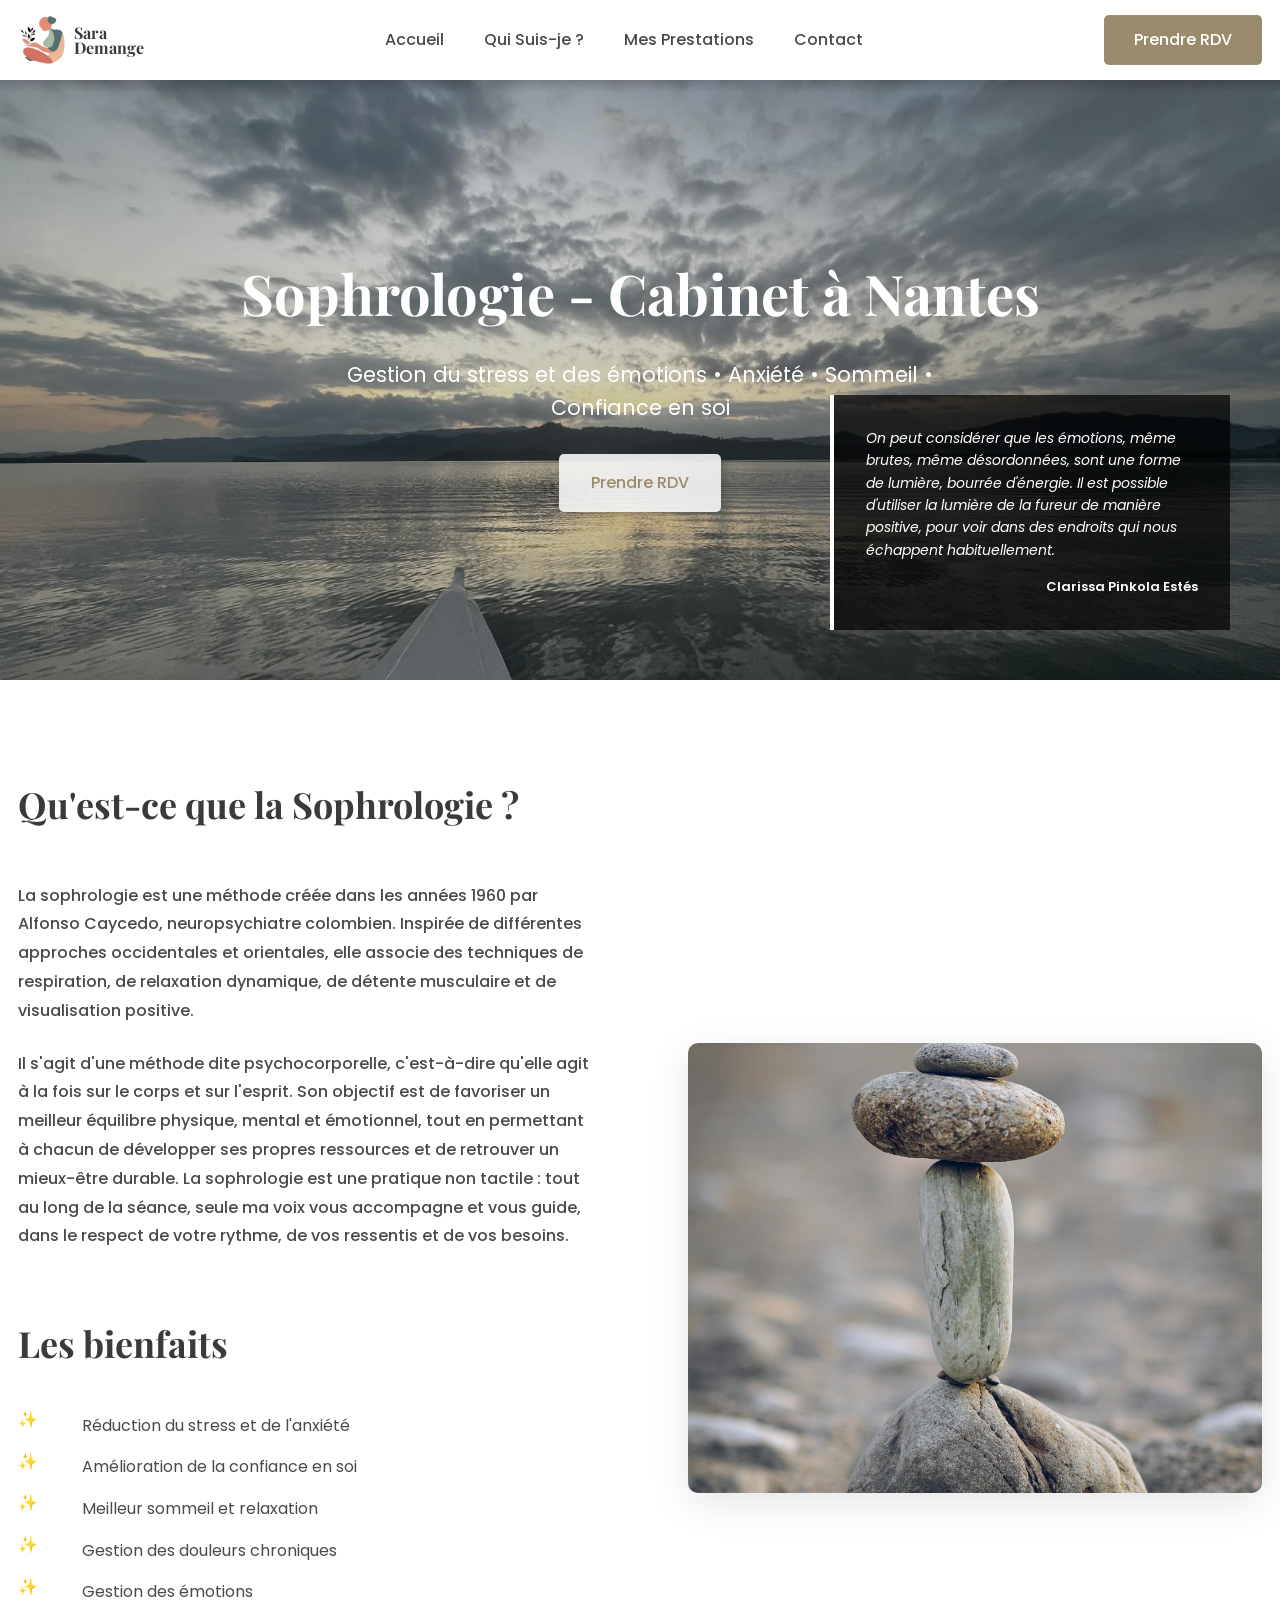
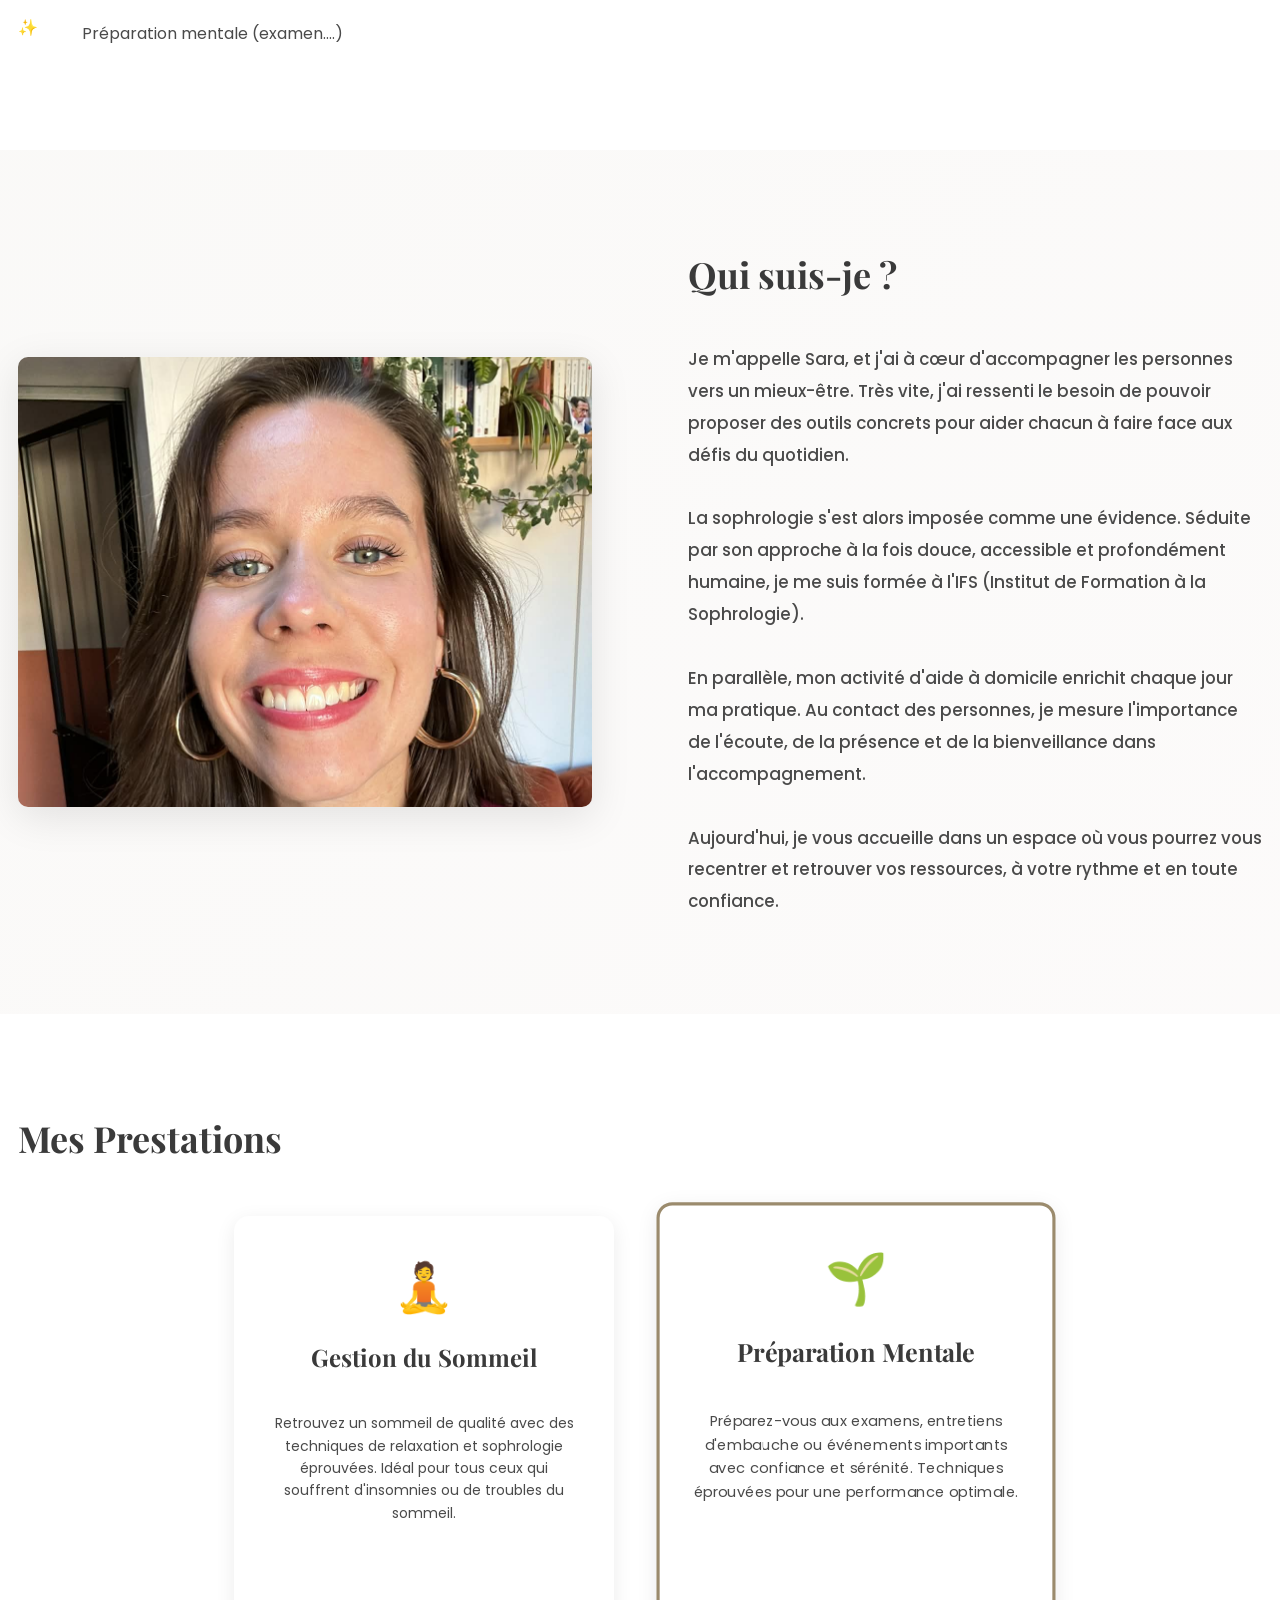
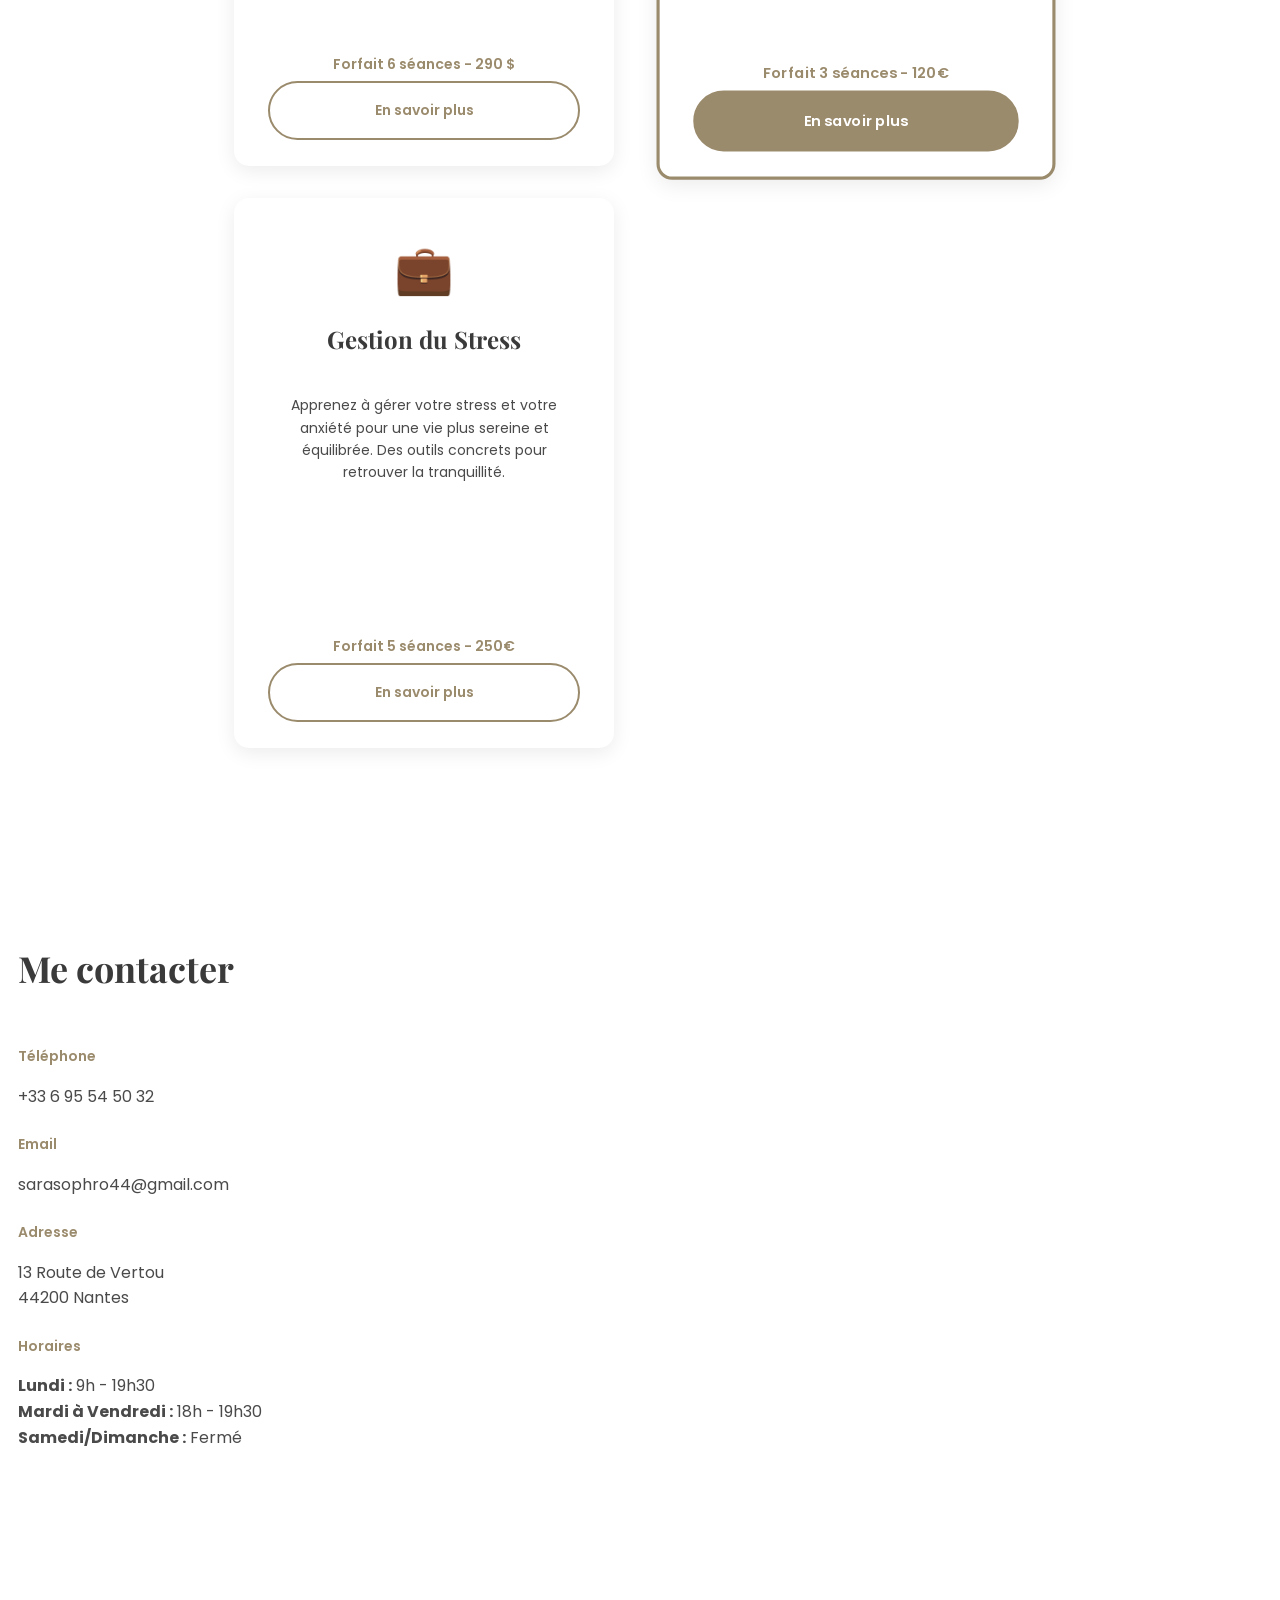
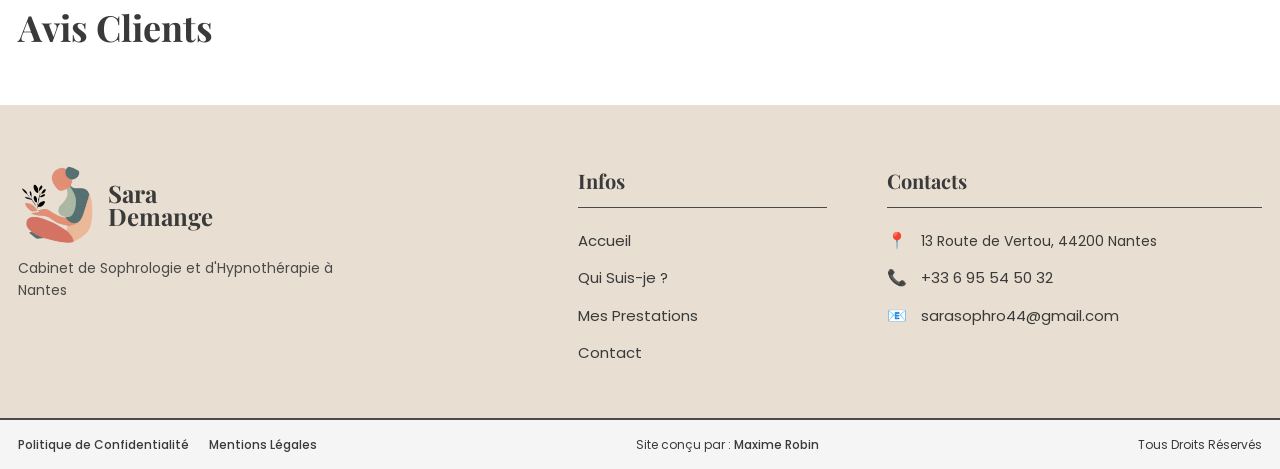
==== commit 7e5e85f2: "update responsive 2" ====
--- a/index.html
+++ b/index.html
@@ -60,7 +60,7 @@
 
 La sophrologie est une pratique non tactile : tout au long de la séance, seule ma voix vous accompagne et vous guide, dans le respect de votre rythme, de vos ressentis et de vos besoins.</p>
                     </div>
-                    <h3>Les bienfaits</h3>
+                    <h2>Les bienfaits</h2>
                     <ul class="benefits-list">
                         <li>Réduction du stress et de l'anxiété</li>
                         <li>Amélioration de la confiance en soi</li>
--- a/styles/cube.css
+++ b/styles/cube.css
@@ -211,5 +211,6 @@
     h1 { font-size: var(--text-2xl); }
     h2 { font-size: var(--text-xl); }
     h3 { font-size: var(--text-base); }
-}
-
+
+}
+
--- a/styles/footer.css
+++ b/styles/footer.css
@@ -180,11 +180,8 @@
     }
 
     .footer-grid {
-        gap: 50px;
-    }
-
-    .footer-grid {
         grid-template-columns: 1.5fr 1fr 1.5fr;
+        gap: 40px;
     }
 
     .footer-logo {
@@ -198,10 +195,20 @@
 
     .footer-brand-description {
         font-size: 13px;
+        max-width: 280px;
     }
 
     .footer-section h4 {
         font-size: 18px;
+        margin-bottom: 15px;
+    }
+
+    .footer-section a {
+        font-size: 14px;
+    }
+
+    .footer-contact p {
+        font-size: 13px;
     }
 }
 
@@ -218,10 +225,18 @@
 
     .footer-brand {
         grid-column: 1 / -1;
+        align-items: center;
+        text-align: center;
+        margin-bottom: 10px;
     }
 
     .footer-brand-top {
-        gap: 8px;
+        gap: 12px;
+        justify-content: center;
+    }
+
+    .footer-brand-text h3 {
+        align-items: center;
     }
 
     .footer-logo {
@@ -235,6 +250,11 @@
 
     .footer-brand-description {
         font-size: 13px;
+        max-width: 100%;
+    }
+
+    .footer-section {
+        text-align: center;
     }
 
     .footer-section h4 {
@@ -243,12 +263,22 @@
         padding-bottom: 8px;
     }
 
+    .footer-section ul {
+        display: flex;
+        flex-direction: column;
+        align-items: center;
+    }
+
     .footer-section a {
         font-size: 13px;
     }
 
     .footer-section li {
         margin-bottom: 10px;
+    }
+
+    .footer-contact {
+        text-align: center;
     }
 
     .footer-contact p {
@@ -257,12 +287,39 @@
     }
 
     .footer-legal {
-        gap: 15px;
+        display: flex;
+        flex-wrap: wrap;
+        align-items: center;
+        justify-content: center;
+        gap: 8px;
         font-size: 11px;
+        text-align: center;
     }
 
     .footer-legal a {
-        min-width: fit-content;
+        display: inline;
+        white-space: nowrap;
+    }
+
+    .footer-legal a::after {
+        content: " • ";
+        margin: 0 4px;
+        color: rgb(var(--color-text));
+    }
+
+    .footer-legal a:last-of-type::after {
+        content: "";
+        margin: 0;
+    }
+
+    .footer-credits {
+        flex-grow: 0;
+        width: 100%;
+        margin-top: 8px;
+    }
+
+    .footer-bottom {
+        padding: 12px 0;
     }
 }
 
@@ -273,16 +330,25 @@
     }
 
     .footer-grid {
-        grid-template-columns: 1fr;
-        gap: 25px;
+        grid-template-columns: 1fr 1fr;
+        gap: 20px;
     }
 
     .footer-brand {
-        gap: 15px;
+        grid-column: 1 / -1;
+        align-items: center;
+        text-align: center;
+        gap: 12px;
+        margin-bottom: 10px;
     }
 
     .footer-brand-top {
-        gap: 6px;
+        gap: 10px;
+        justify-content: center;
+    }
+
+    .footer-brand-text h3 {
+        align-items: center;
     }
 
     .footer-logo {
@@ -296,6 +362,11 @@
 
     .footer-brand-description {
         font-size: 12px;
+        text-align: center;
+    }
+
+    .footer-section {
+        text-align: center;
     }
 
     .footer-section h4 {
@@ -317,13 +388,37 @@
     }
 
     .footer-legal {
-        flex-direction: column;
-        align-items: flex-start;
-        gap: 10px;
+        display: flex;
+        flex-wrap: wrap;
+        align-items: center;
+        justify-content: center;
+        gap: 6px;
         font-size: 10px;
+        text-align: center;
+    }
+
+    .footer-legal a {
+        display: inline;
+        white-space: nowrap;
+    }
+
+    .footer-legal a::after {
+        content: " • ";
+        margin: 0 3px;
+        color: rgb(var(--color-text));
+    }
+
+    .footer-legal a:last-of-type::after {
+        content: "";
+        margin: 0;
+    }
+
+    .footer-credits {
+        width: 100%;
+        margin-top: 6px;
     }
 
     .footer-bottom {
-        padding: 12px 0;
-    }
-}
+        padding: 10px 0;
+    }
+}
--- a/styles/about.css
+++ b/styles/about.css
@@ -46,6 +46,10 @@
     margin-bottom: var(--space-md);
 }
 
+.about-text h2 {
+    margin-top: var(--space-2xl);
+    margin-bottom: var(--space-lg);
+}
 .about-text p, .about-intro-text p {
     margin-bottom: var(--space-md);
     line-height: 1.8;
@@ -118,6 +122,12 @@
         padding: var(--space-2xl) 0;
     }
 
+    .about-intro-image {
+        max-width: 250px;
+        margin: 0 auto var(--space-lg);
+        aspect-ratio: 1 / 1;
+    }
+
     .about-content, .about-intro-content {
         grid-template-columns: 1fr;
         gap: var(--space-2xl);
@@ -142,6 +152,10 @@
     .approche-layout {
         grid-template-columns: 1fr;
         gap: var(--space-2xl);
+    }
+
+        .about-image {
+        display: none;
     }
 }
 
@@ -155,6 +169,12 @@
         gap: var(--space-xl);
     }
 
+    .about-intro-image {
+        max-width: 250px;
+        margin: 0 auto var(--space-lg);
+        aspect-ratio: 1 / 1;
+    }
+
     .about-image, .about-intro-image {
         height: 250px;
     }
@@ -173,4 +193,8 @@
     .about-text h3, .about-intro-text h2 {
         font-size: var(--text-lg);
     }
-}
+
+        .about-image {
+        display: none;
+    }
+}
--- a/styles/services.css
+++ b/styles/services.css
@@ -66,7 +66,7 @@
 
 .services-grid {
     display: grid;
-    grid-template-columns: repeat(auto-fit, minmax(280px, 320px));
+    grid-template-columns: repeat(auto-fit, minmax(320px, 400px));
     gap: var(--space-lg);
     text-align: center;
     align-items: start;
@@ -172,7 +172,7 @@
     --service-card-fit-buffer: 48px;
     --service-description-collapsed-height: 76px;
     width: 100%;
-    max-width: 320px;
+    max-width: 380px;
     justify-self: center;
 }
 
@@ -214,31 +214,6 @@
     color: rgb(var(--color-white));
 }
 
-/* VARIATION: Thematic cards (larger than regular service cards) */
-
-#themes-grid .service-card {
-    height: 600px;
-    max-width: 340px;
-}
-
-#themes-grid .service-card > :first-child,
-#themes-grid .service-card .service-icon {
-    padding: var(--space-xl) var(--space-lg) var(--space-sm);
-}
-
-#themes-grid .service-card h3 {
-    margin: 0 0 0.45rem 0;
-}
-
-#themes-grid .service-card p {
-    margin-bottom: 0.5rem;
-}
-
-#themes-grid .service-card p:nth-last-of-type(1),
-#themes-grid .service-card .service-price {
-    margin: 0.65rem 0 0.45rem;
-}
-
 /* EXCEPTION: Featured card (nth-child) and responsive variations */
 
 .service-card:nth-child(2) {
@@ -287,10 +262,6 @@
     .service-card.is-expanded {
         min-height: 500px;
     }
-
-    #themes-grid .service-card {
-        height: 530px;
-    }
 }
 
 /* EXCEPTION - Mobile */
@@ -307,6 +278,7 @@
     .services-grid {
         grid-template-columns: 1fr;
         justify-content: stretch;
+        gap: var(--space-md);
     }
 
     .service-process-step {
@@ -319,14 +291,9 @@
         font-size: 1.25rem;
     }
 
-    .services-grid {
-        grid-template-columns: 1fr;
-        gap: var(--space-md);
-    }
-
     .service-card {
         height: 500px;
-        max-width: 100%;
+        max-width: 80%;
     }
 
     .service-card:nth-child(2) {
@@ -348,15 +315,6 @@
 
     .service-card .service-description {
         max-height: var(--service-description-collapsed-height);
-    }
-
-    #themes-grid .service-card {
-        height: 400px;
-        max-width: 100%;
-    }
-
-    #themes-grid .service-card > :first-child {
-        padding: var(--space-xl) var(--space-lg) var(--space-sm);
     }
 }
 
@@ -378,12 +336,9 @@
         gap: var(--space-sm);
     }
 
-    .service-card {
-        max-width: 100%;
-    }
-
 .service-card {
-    height: 330px;
+    max-width: 80%;
+    height: 450px;
     border-radius: 10px;
     --service-card-fit-buffer: 28px;
     --service-description-collapsed-height: 62px;
@@ -422,12 +377,4 @@
     .service-card:nth-child(2) {
         border-width: 2px;
     }
-
-    #themes-grid .service-card {
-        height: 360px;
-    }
-
-    #themes-grid .service-card > :first-child {
-        padding: var(--space-lg) var(--space-md) var(--space-xs);
-    }
-}
+}
--- a/styles/contact.css
+++ b/styles/contact.css
@@ -27,13 +27,13 @@
 .contact-info span {
     display: block;
     font-weight: 600;
-    color: var(--color-primary);
+    color: rgb(var(--color-primary));
     margin-bottom: var(--space-sm);
     font-size: var(--text-sm);
 }
 
 .contact-info p {
-    color: var(--color-text);
+    color: rgb(var(--color-text));
     font-size: var(--text-base);
     margin: 0;
 }
@@ -41,13 +41,13 @@
 /* BLOCK: Contact info section */
 
 .contact-info a {
-    color: var(--color-text);
+    color: rgb(var(--color-text));
     text-decoration: none;
     display: block;
 }
 
 .contact-info a:hover {
-    color: var(--color-primary);
+    color: rgb(var(--color-primary));
     text-decoration: underline;
 }
 
@@ -71,14 +71,14 @@
     border-radius: 5px;
     font-family: inherit;
     font-size: var(--text-base);
-    color: var(--color-text);
+    color: rgb(var(--color-text));
     transition: border-color var(--transition-base);
 }
 
 .contact-form input:focus,
 .contact-form textarea:focus {
     outline: none;
-    border-color: var(--color-primary);
+    border-color: rgb(var(--color-primary));
     box-shadow: 0 0 0 3px rgba(155, 139, 109, 0.1);
 }
 
@@ -93,6 +93,7 @@
     }
 
     .contact-content {
+        grid-template-columns: 1fr;
         gap: var(--space-2xl);
     }
 
@@ -112,13 +113,49 @@
         gap: var(--space-2xl);
     }
 
+    .contact-info {
+        text-align: center;
+    }
+
+    .contact-info h3 {
+        margin-bottom: var(--space-lg);
+    }
+
     .contact-info > div {
         margin-bottom: var(--space-lg);
+    }
+
+    .contact-info span {
+        font-size: var(--text-sm);
+        margin-bottom: var(--space-xs);
+    }
+
+    .contact-info p,
+    .contact-info a {
+        font-size: var(--text-base);
+    }
+
+    /* Grille 2 colonnes pour horaires et durée */
+    .contact-info > div:nth-child(n+5) {
+        display: inline-block;
+        width: calc(50% - var(--space-sm));
+        margin-right: var(--space-sm);
+        text-align: center;
+        vertical-align: top;
+    }
+
+    .contact-info > div:nth-child(even) {
+        margin-right: 0;
     }
 
     .contact-form input,
     .contact-form textarea {
         font-size: 16px;
+    }
+
+    .contact-form button {
+        align-self: center;
+        width: auto;
     }
 }
 
@@ -133,13 +170,16 @@
     }
 
     .contact-info {
-        display: grid;
-        grid-template-columns: 1fr 1fr;
-        gap: var(--space-md);
+        text-align: center;
+    }
+
+    .contact-info h3 {
+        font-size: var(--text-2xl);
+        margin-bottom: var(--space-lg);
     }
 
     .contact-info > div {
-        margin-bottom: var(--space-sm);
+        margin-bottom: var(--space-lg);
     }
 
     .contact-info span {
@@ -152,13 +192,33 @@
         font-size: 13px;
     }
 
+    .contact-info h4 {
+        font-size: var(--text-base);
+        margin-bottom: var(--space-sm);
+    }
+
+    /* Grille 2 colonnes pour horaires et durée */
+    .contact-info > div:nth-child(n+5) {
+        display: inline-block;
+        width: calc(50% - var(--space-sm));
+        margin-right: var(--space-sm);
+        text-align: center;
+        vertical-align: top;
+    }
+
+    .contact-info > div:nth-child(even) {
+        margin-right: 0;
+    }
+
     .contact-form input,
-    .contact-form textarea {
+    .contact-form textarea,
+    .contact-form select {
         padding: var(--space-sm);
         font-size: 15px;
     }
 
     .contact-form button {
-        width: 100%;
-    }
-}
+        width: auto;
+        align-self: center;
+    }
+}
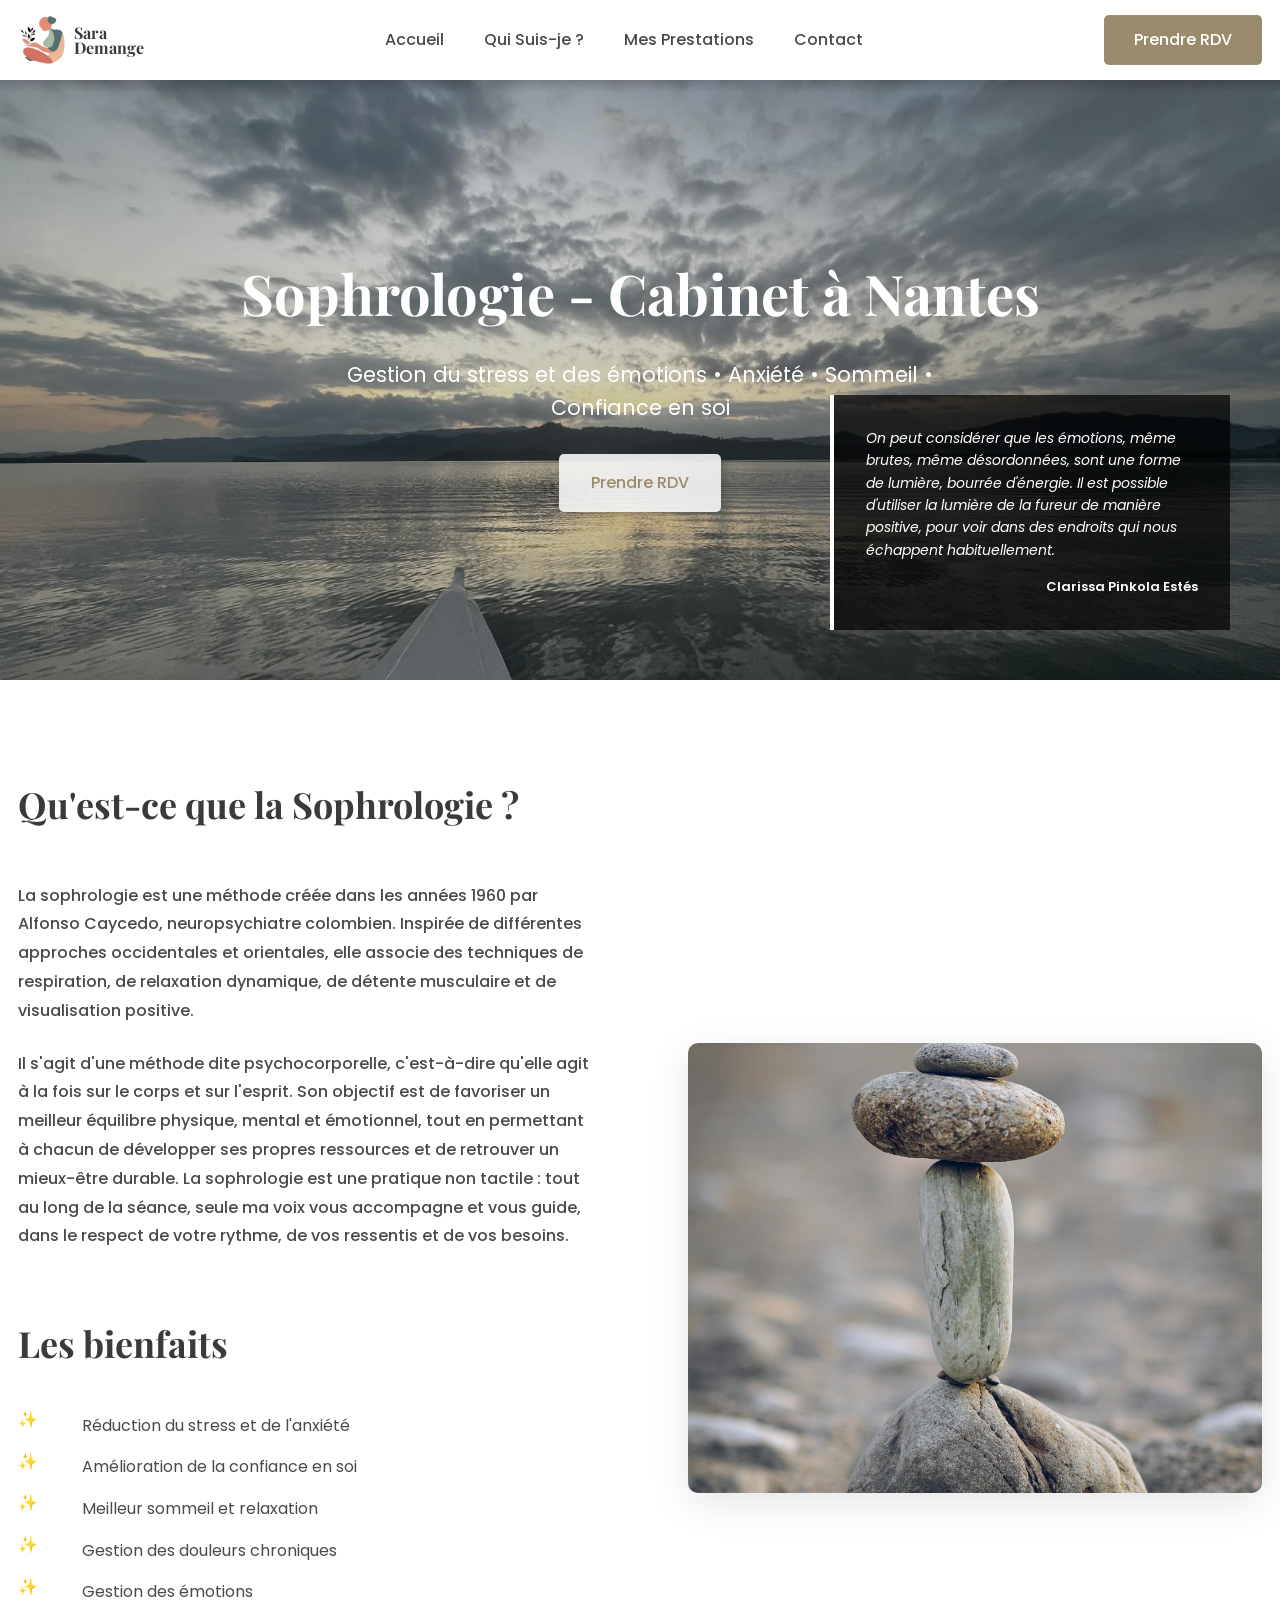
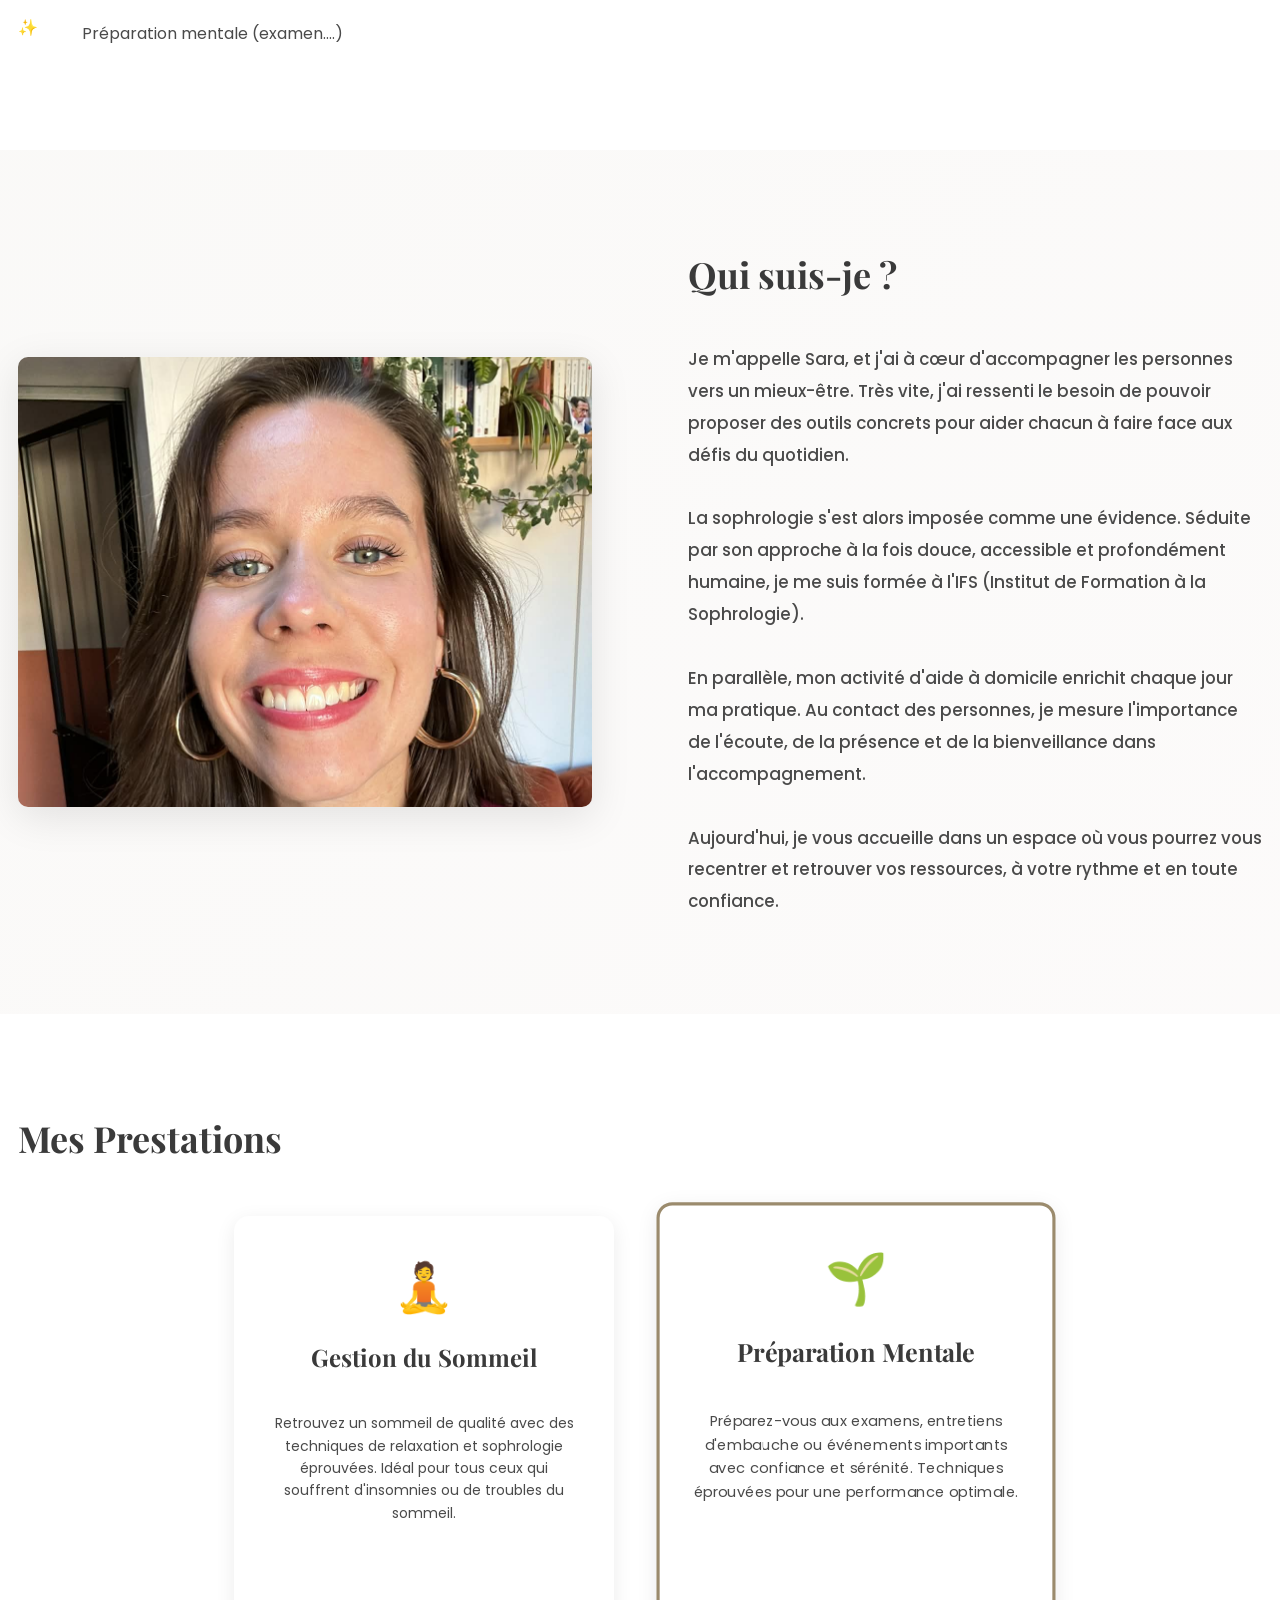
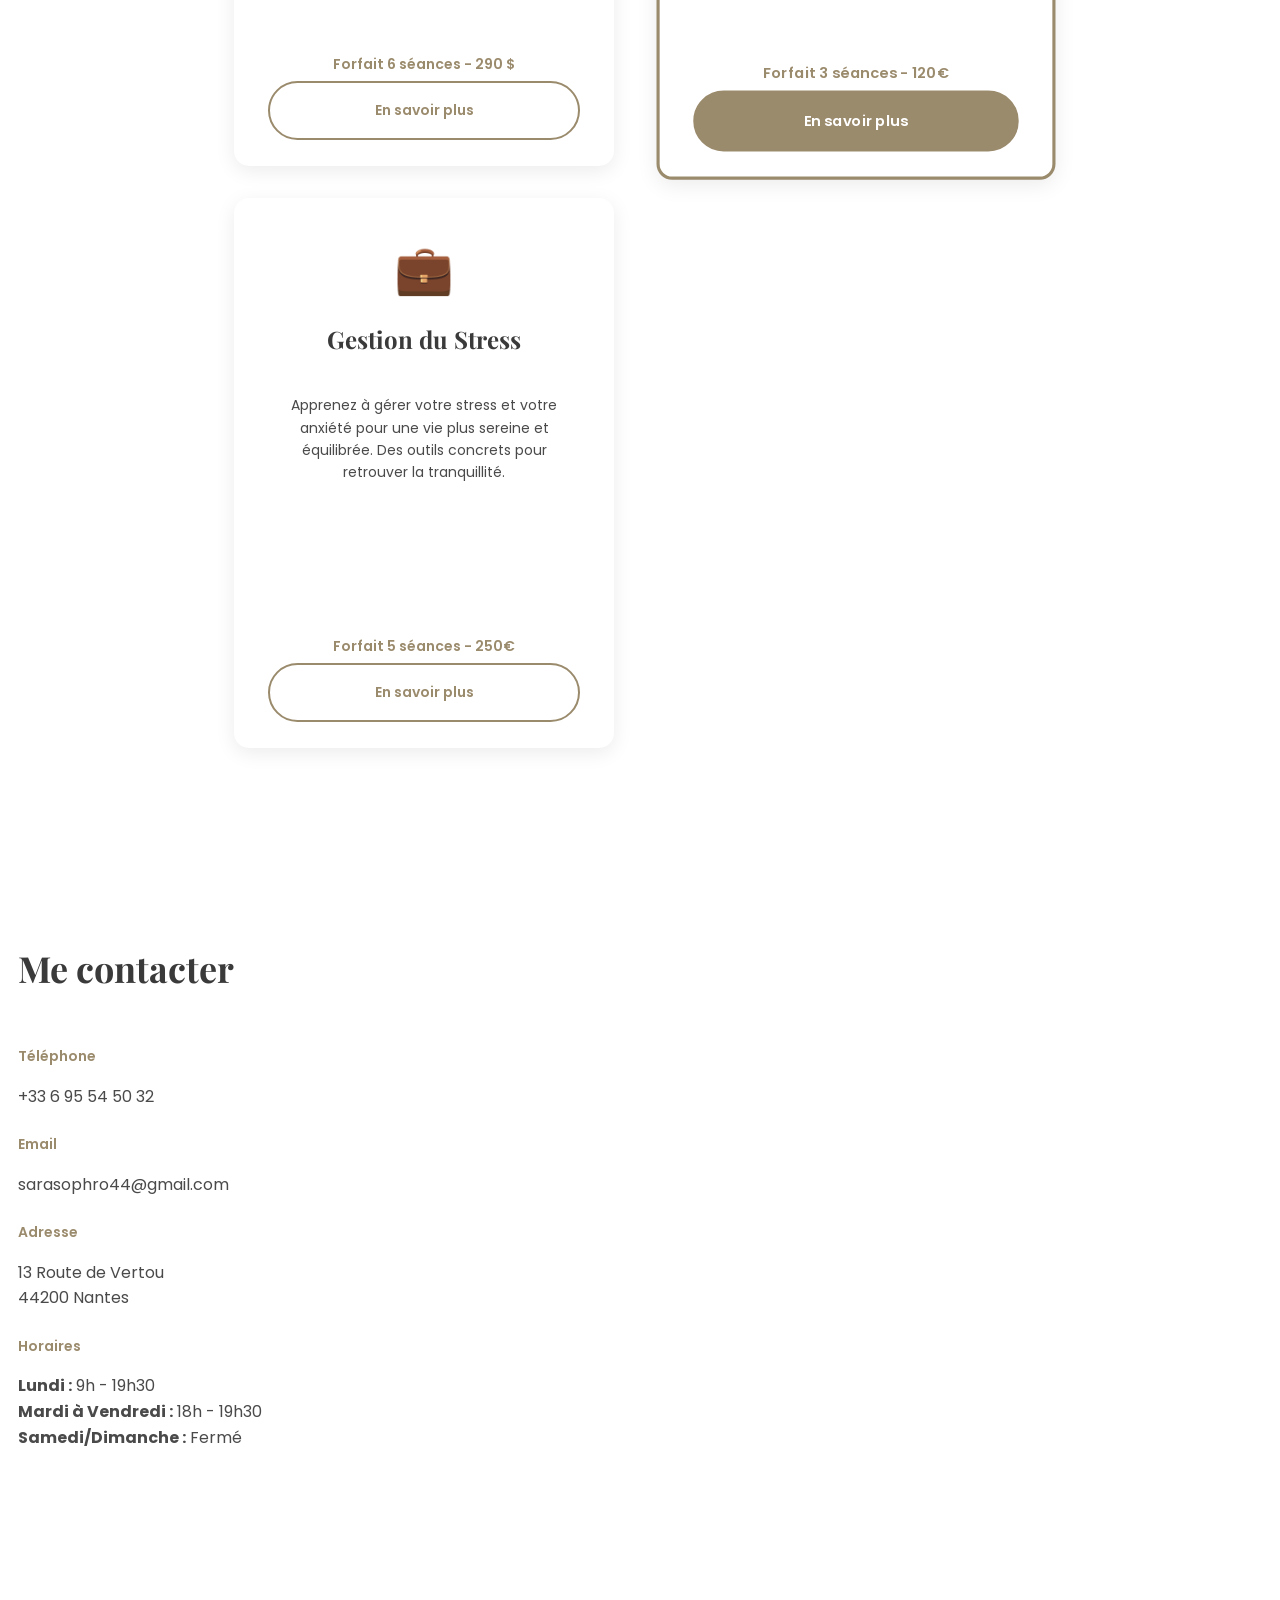
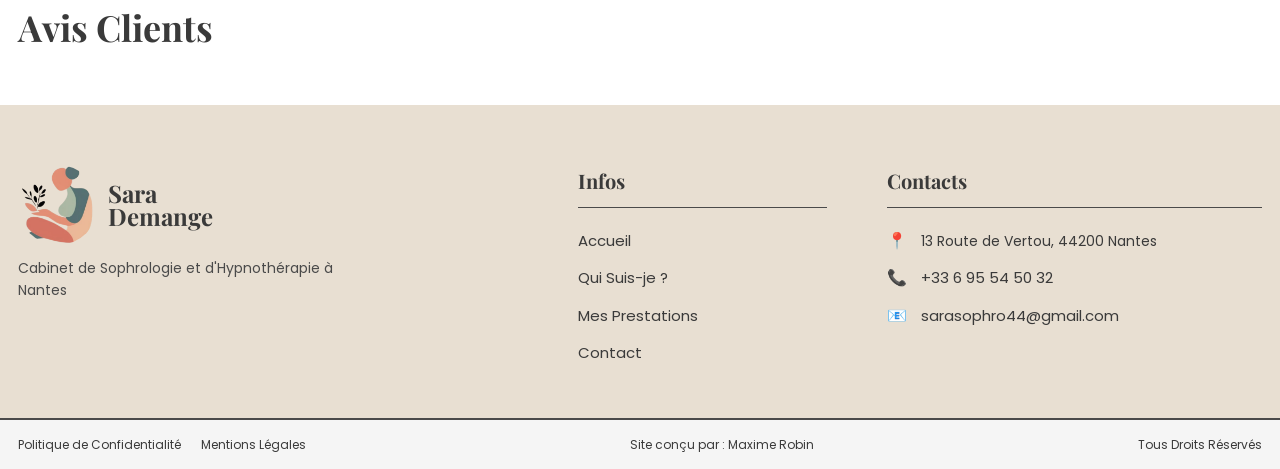
==== commit 967e9a95: "Add cache, SEO and Mentions" ====
--- a/index.html
+++ b/index.html
@@ -4,6 +4,64 @@
     <meta name="viewport" content="width=device-width, initial-scale=1.0">
     <title>Sara Demange - Cabinet de Sophrologie sur Nantes</title>
     <link rel="icon" href="data:,">
+        <meta name="description" content="Sara Demange, sophrologue à Nantes, vous accompagne pour le stress, l'anxiété, le sommeil, les émotions et la confiance en soi.">
+        <meta name="author" content="Sara Demange">
+        <meta name="robots" content="index, follow, max-image-preview:large">
+        <meta name="theme-color" content="#f7f4ef">
+        <link rel="canonical" href="https://sarademange-sophrologie-nantes.netlify.app/">
+        <meta property="og:type" content="website">
+        <meta property="og:locale" content="fr_FR">
+        <meta property="og:site_name" content="Sara Demange - Sophrologie">
+        <meta property="og:title" content="Sara Demange - Sophrologue à Nantes">
+        <meta property="og:description" content="Accompagnement en sophrologie à Nantes pour retrouver équilibre, sérénité et confiance.">
+        <meta property="og:url" content="https://sarademange-sophrologie-nantes.netlify.app/">
+        <meta property="og:image" content="https://sarademange-sophrologie-nantes.netlify.app/images/uploads/1782734062269-e0d5d1ff-cd20-42f9-9b21-246d7e26e452-1-.jpg">
+        <meta name="twitter:card" content="summary_large_image">
+        <meta name="twitter:title" content="Sara Demange - Sophrologue à Nantes">
+        <meta name="twitter:description" content="Accompagnement en sophrologie à Nantes pour le stress, le sommeil, les émotions et la confiance en soi.">
+        <meta name="twitter:image" content="https://sarademange-sophrologie-nantes.netlify.app/images/uploads/1782734062269-e0d5d1ff-cd20-42f9-9b21-246d7e26e452-1-.jpg">
+        <script type="application/ld+json">
+        {
+            "@context": "https://schema.org",
+            "@type": "LocalBusiness",
+            "@id": "https://sarademange-sophrologie-nantes.netlify.app/#business",
+            "name": "Sara Demange - Sophrologie",
+            "url": "https://sarademange-sophrologie-nantes.netlify.app/",
+            "image": "https://sarademange-sophrologie-nantes.netlify.app/images/uploads/1782734062269-e0d5d1ff-cd20-42f9-9b21-246d7e26e452-1-.jpg",
+            "description": "Cabinet de sophrologie à Nantes, spécialisé dans l'accompagnement du stress, des émotions, du sommeil et de la confiance en soi.",
+            "telephone": "+33695545032",
+            "email": "sarasophro44@gmail.com",
+            "priceRange": "€€",
+            "address": {
+                "@type": "PostalAddress",
+                "streetAddress": "13 Route de Vertou",
+                "postalCode": "44200",
+                "addressLocality": "Nantes",
+                "addressCountry": "FR"
+            },
+            "geo": {
+                "@type": "GeoCoordinates",
+                "latitude": 47.1914439,
+                "longitude": -1.5368923
+            },
+            "areaServed": { "@type": "City", "name": "Nantes" },
+            "serviceType": "Sophrologie",
+            "knowsAbout": ["gestion du stress", "sommeil", "gestion des émotions", "confiance en soi", "préparation mentale"],
+            "openingHoursSpecification": [
+                { "@type": "OpeningHoursSpecification", "dayOfWeek": "Monday", "opens": "09:00", "closes": "19:30" },
+                { "@type": "OpeningHoursSpecification", "dayOfWeek": ["Tuesday", "Wednesday", "Thursday", "Friday"], "opens": "18:00", "closes": "19:30" }
+            ],
+            "hasOfferCatalog": {
+                "@type": "OfferCatalog",
+                "name": "Prestations de sophrologie",
+                "itemListElement": [
+                    { "@type": "Offer", "itemOffered": { "@type": "Service", "name": "Gestion du sommeil" } },
+                    { "@type": "Offer", "itemOffered": { "@type": "Service", "name": "Préparation mentale" } },
+                    { "@type": "Offer", "itemOffered": { "@type": "Service", "name": "Gestion du stress" } }
+                ]
+            }
+        }
+        </script>
     
     <!-- CUBE CSS - Foundation (variables, resets, base elements) -->
     <link rel="stylesheet" href="styles/cube.css">
@@ -127,7 +185,7 @@
                     </div>
                     <div class="info-item">
                         <span class="info-label">Email</span>
-                        <a href="mailto:sara.demange54@gmail.com" data-contact="email">sara.demange54@gmail.com</a>
+                        <a href="mailto:sarasophro44@gmail.com" data-contact="email">sarasophro44@gmail.com</a>
                     </div>
                     <div class="info-item">
                         <span class="info-label">Adresse</span>
@@ -143,7 +201,7 @@
                 
                 <!-- Google Maps à droite -->
                 <div id="google-reviews-container">
-                    <iframe src="https://www.google.com/maps/embed?pb=!1m18!1m12!1m3!1d2798.3247!2d-1.5368923!3d47.1914439!2m3!1f0!2f0!3f0!3m2!1i1024!2i768!4f13.1!3m3!1m2!1s0x480b3e5e5e5e5e5d%3A0x5816f6bf818afafc!2sSara%20Demange%20-%20Sophrologie!5e0!3m2!1sfr!2sfr!4v1702164000000" width="100%" height="450" style="border:0; border-radius: 8px;" allowfullscreen="" loading="lazy" referrerpolicy="no-referrer-when-downgrade" data-contact="maps"></iframe>
+                    <iframe title="Localisation du cabinet de sophrologie à Nantes" src="https://www.google.com/maps/embed?pb=!1m18!1m12!1m3!1d2798.3247!2d-1.5368923!3d47.1914439!2m3!1f0!2f0!3f0!3m2!1i1024!2i768!4f13.1!3m3!1m2!1s0x480b3e5e5e5e5e5d%3A0x5816f6bf818afafc!2sSara%20Demange%20-%20Sophrologie!5e0!3m2!1sfr!2sfr!4v1702164000000" width="100%" height="450" style="border:0; border-radius: 8px;" allowfullscreen="" loading="lazy" referrerpolicy="no-referrer-when-downgrade" data-contact="maps"></iframe>
                 </div>
             </div>
         </div>
--- a/styles/hero.css
+++ b/styles/hero.css
@@ -119,16 +119,7 @@
     }
 
     .hero-quote-overlay {
-        bottom: 20px;
-        right: 20px;
-        max-width: 70%;
-        padding: var(--space-md);
-        left: auto;
-        width: auto;
-    }
-
-    .hero-quote-overlay p {
-        font-size: 12px;
+        display : none;
     }
 
     .hero-content {
@@ -161,17 +152,7 @@
     }
 
     .hero-quote-overlay {
-        bottom: 15px;
-        right: 15px;
-        max-width: 85%;
-        padding: var(--space-sm);
-        border-left-width: 3px;
-    }
-
-    .hero-quote-overlay p {
-        font-size: 11px;
-        line-height: 1.4;
-        margin-bottom: 0.5rem;
+        display : none;
     }
 
     .hero-title {
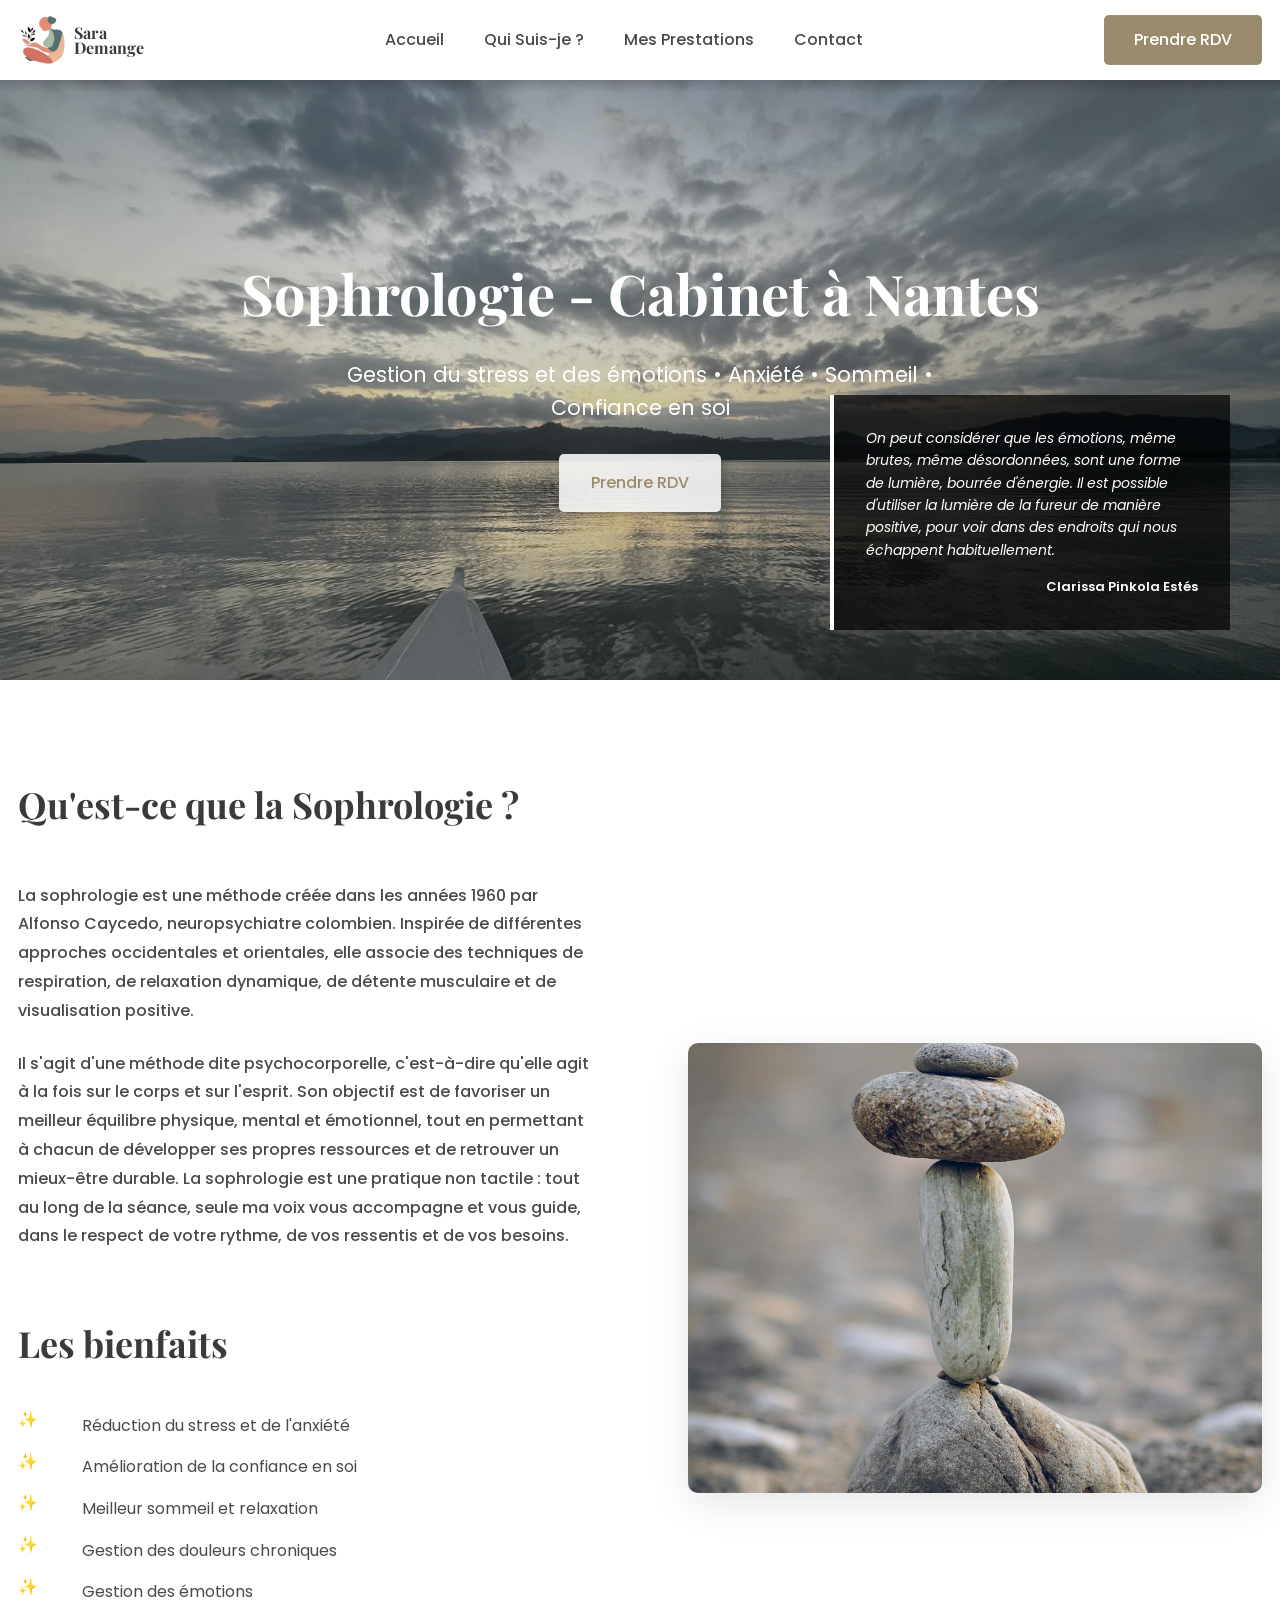
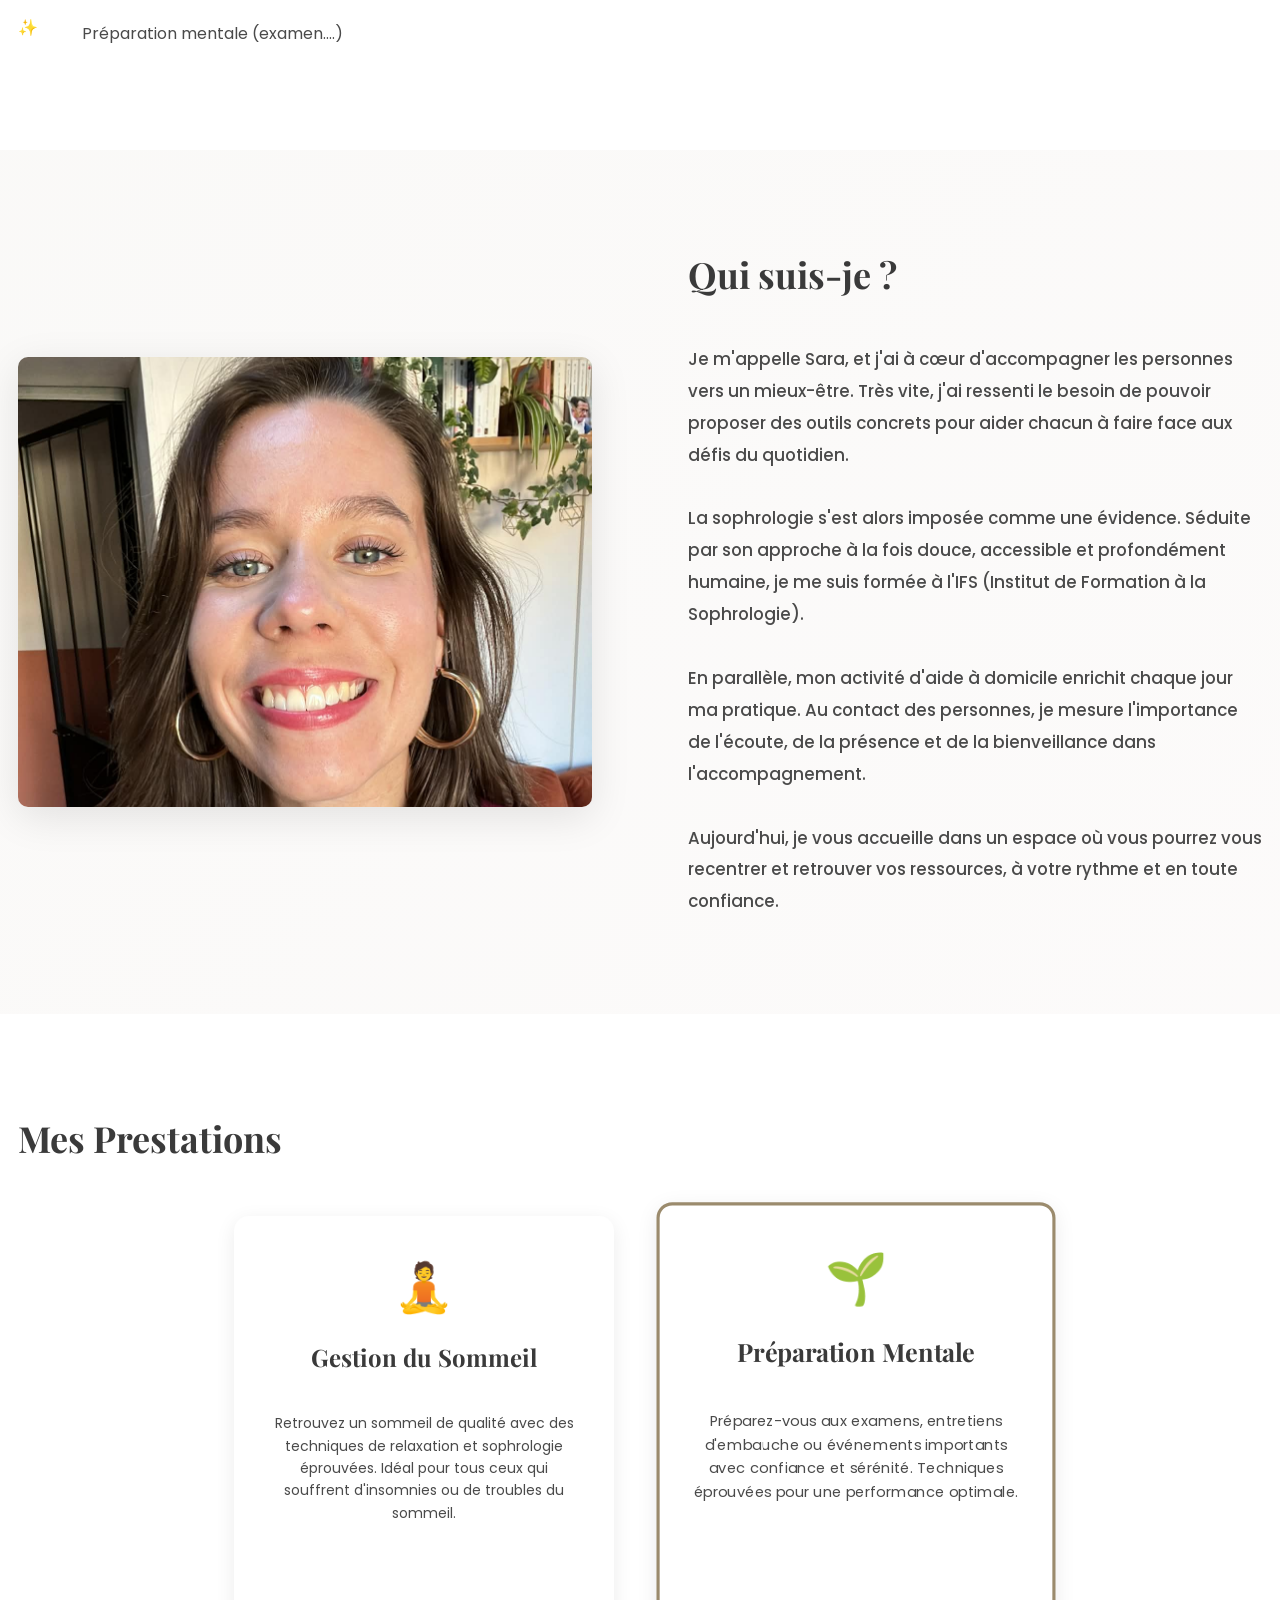
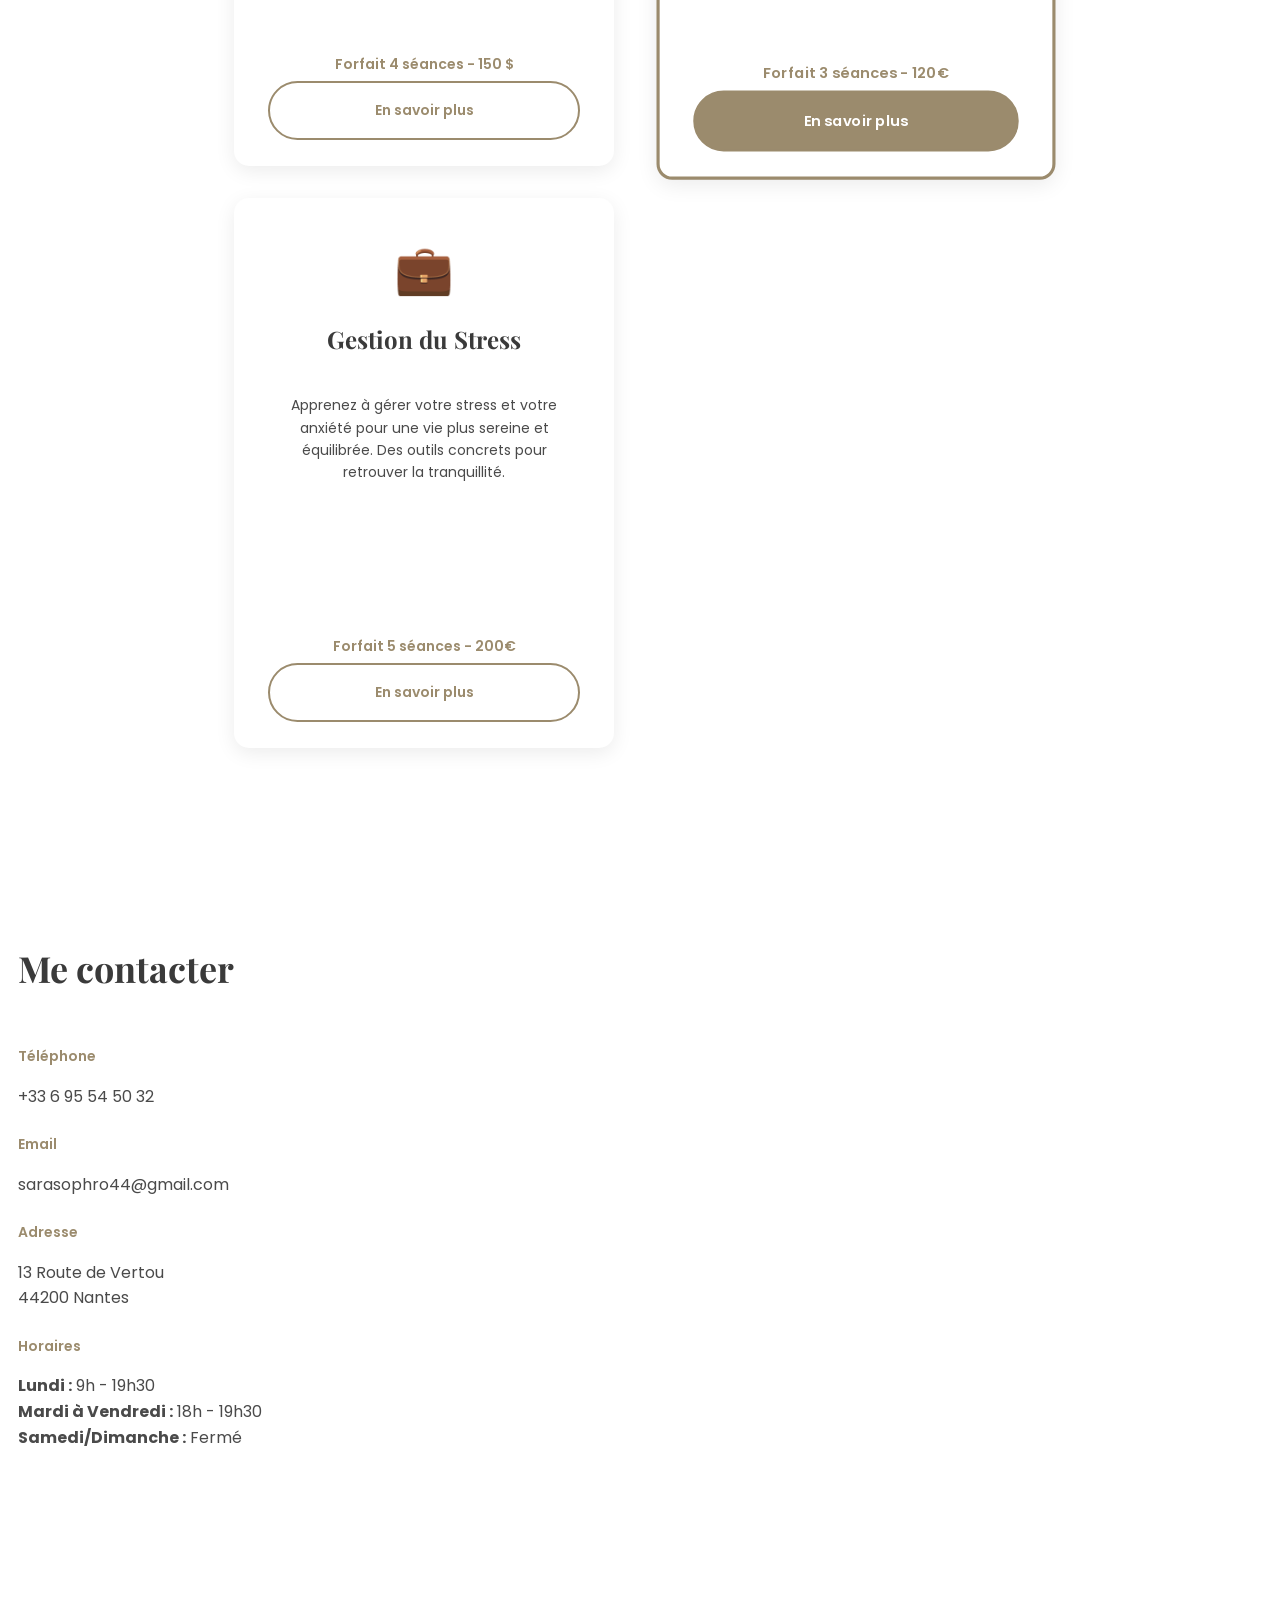
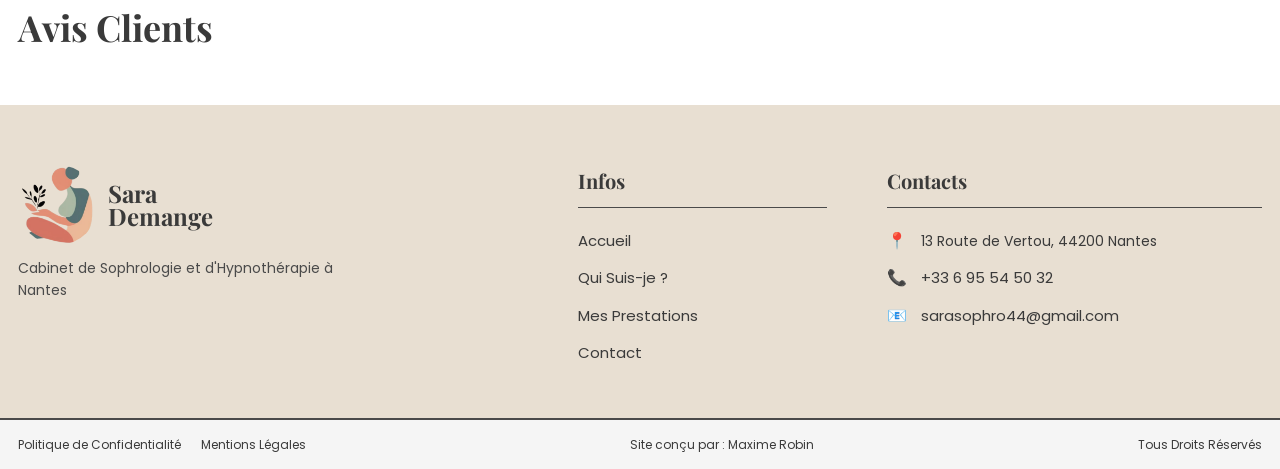
==== commit dc57d406: "Update the load of the app" ====
--- a/index.html
+++ b/index.html
@@ -84,12 +84,12 @@
 </head>
 <body>
     <!-- Navbar Component -->
-    <div id="navbar-container"></div>
+    <div id="navbar-container"><nav class="navbar"><div class="container"><div class="nav-wrapper"><a href="index.html" class="logo"><img class="brand-image" src="images/logo.png" alt="Sara Demange - Sophrologue" loading="eager" decoding="async"><span class="logo-text" aria-label="Sara Demange"><span>Sara</span><span>Demange</span></span></a><button class="menu-toggle" aria-label="Menu" aria-expanded="false"><span></span><span></span><span></span></button><ul class="nav-menu"><li><a href="index.html">Accueil</a></li><li><a href="about.html">Qui Suis-je ?</a></li><li><a href="services.html">Mes Prestations</a></li><li><a href="contact.html">Contact</a></li></ul><a href="https://www.resalib.fr/praticien/107607-sara-demange-sophrologue-nantes" target="_blank" class="btn-primary">Prendre RDV</a></div></div></nav></div>
 
     <!-- Hero Section -->
     <section class="hero">
         <div class="hero-image">
-            <img class="brand-image" src="/images/uploads/1782734062269-e0d5d1ff-cd20-42f9-9b21-246d7e26e452-1-.jpg" alt="Harmonie et équilibre" data-live-zoom="100" data-live-pos-x="48" data-live-pos-y="37" style="object-fit: cover; object-position: 48% 37%; transform-origin: center center; transform: scale(1);">
+            <img class="brand-image" src="/images/uploads/1782734062269-e0d5d1ff-cd20-42f9-9b21-246d7e26e452-1-.jpg" alt="Harmonie et équilibre" loading="eager" fetchpriority="high" decoding="async" data-live-zoom="100" data-live-pos-x="48" data-live-pos-y="37" style="object-fit: cover; object-position: 48% 37%; transform-origin: center center; transform: scale(1);">
         </div>
         <div class="hero-content">
             <h1 class="hero-title">Sophrologie - Cabinet à Nantes</h1>
--- a/styles/navbar.css
+++ b/styles/navbar.css
@@ -5,7 +5,8 @@
 /* COMPOSITION: Layout container with display: contents */
 
 #navbar-container {
-    display: contents;
+    display: block;
+    min-height: 80px;
 }
 
 /* BLOCK: Navbar sticky component */
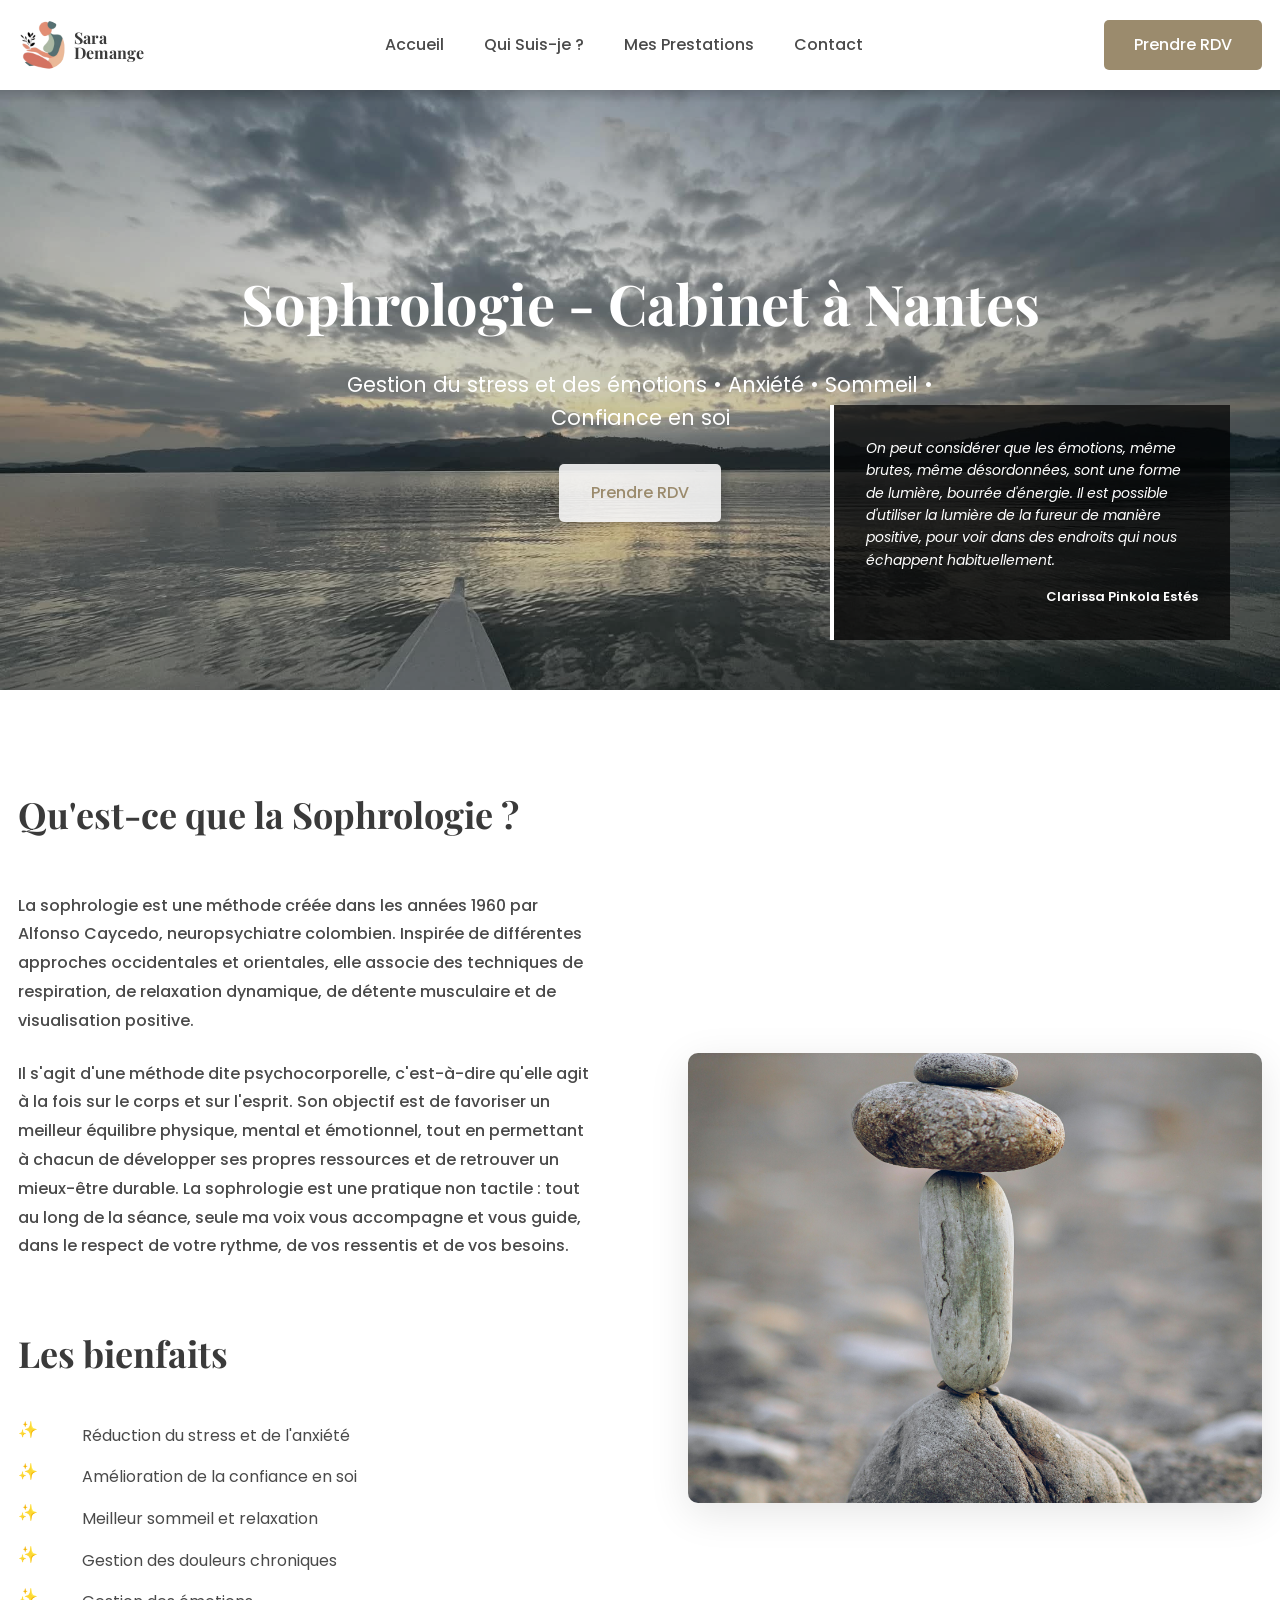
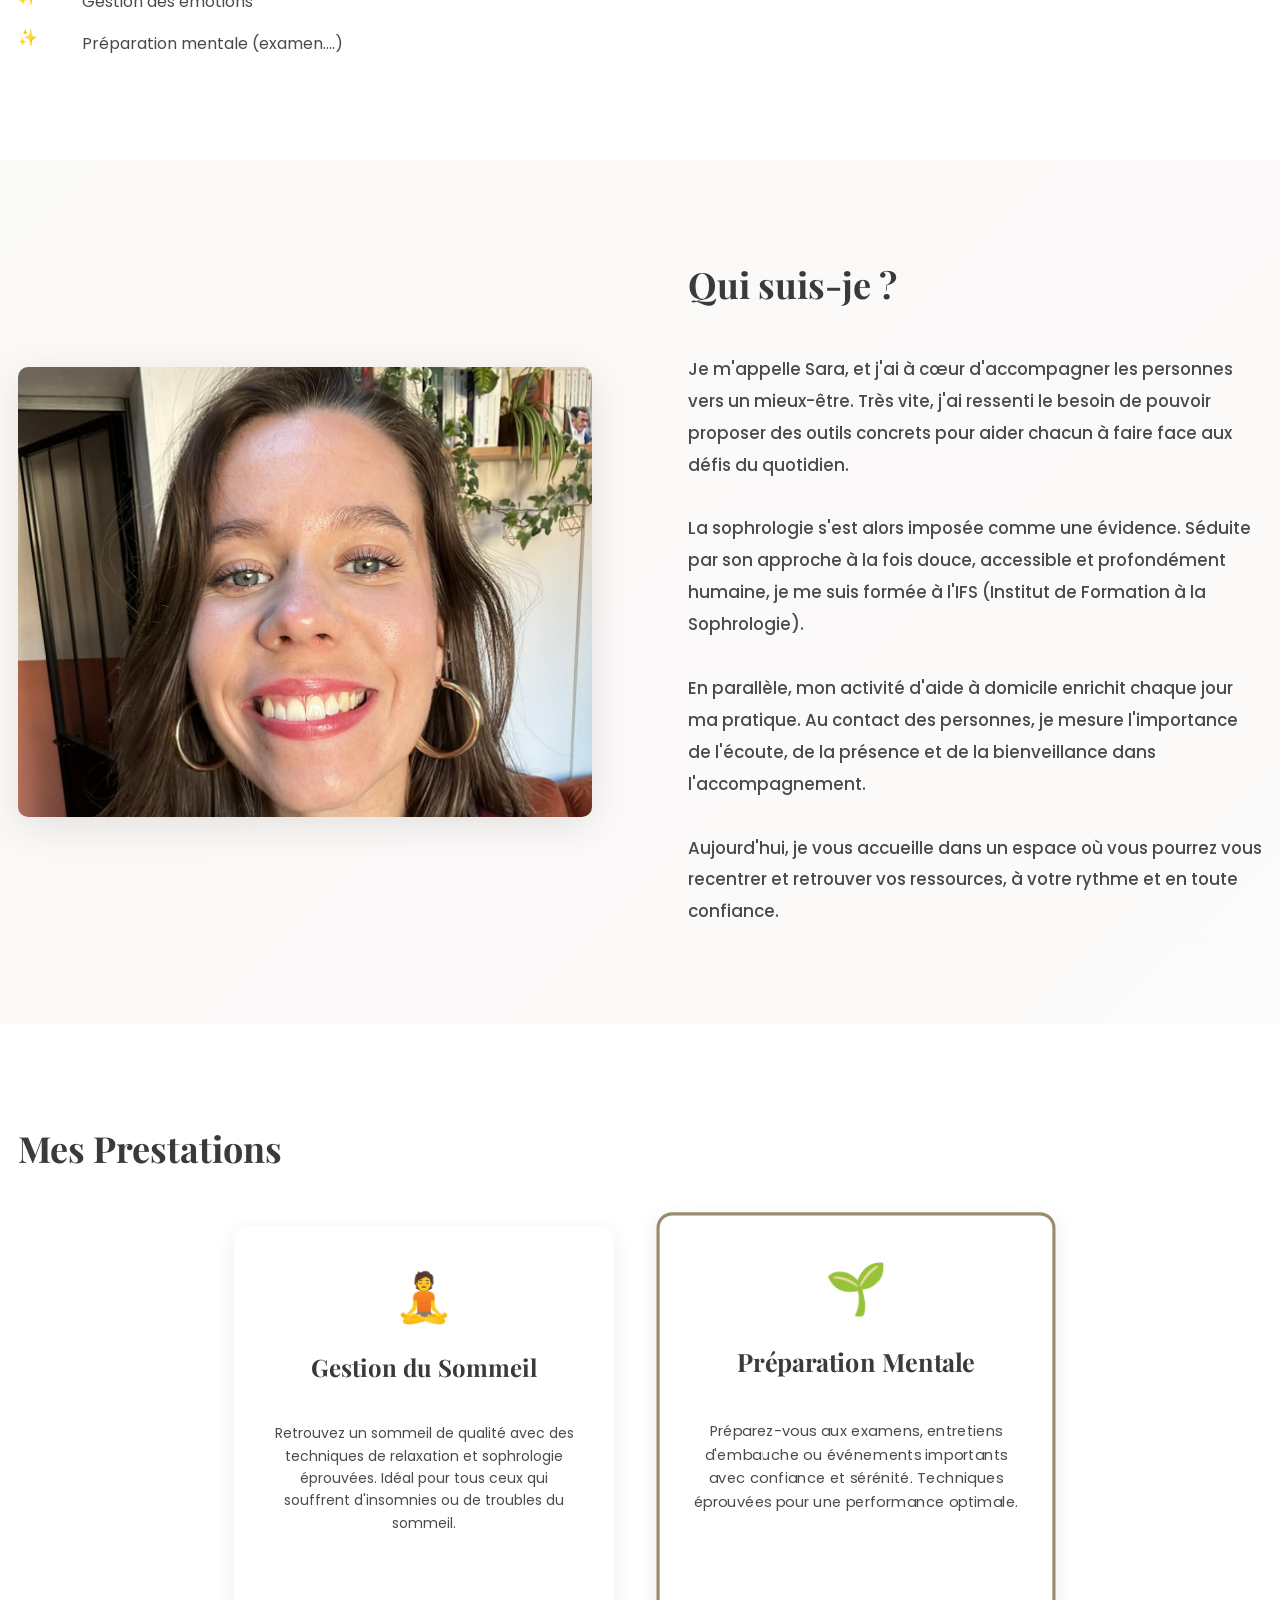
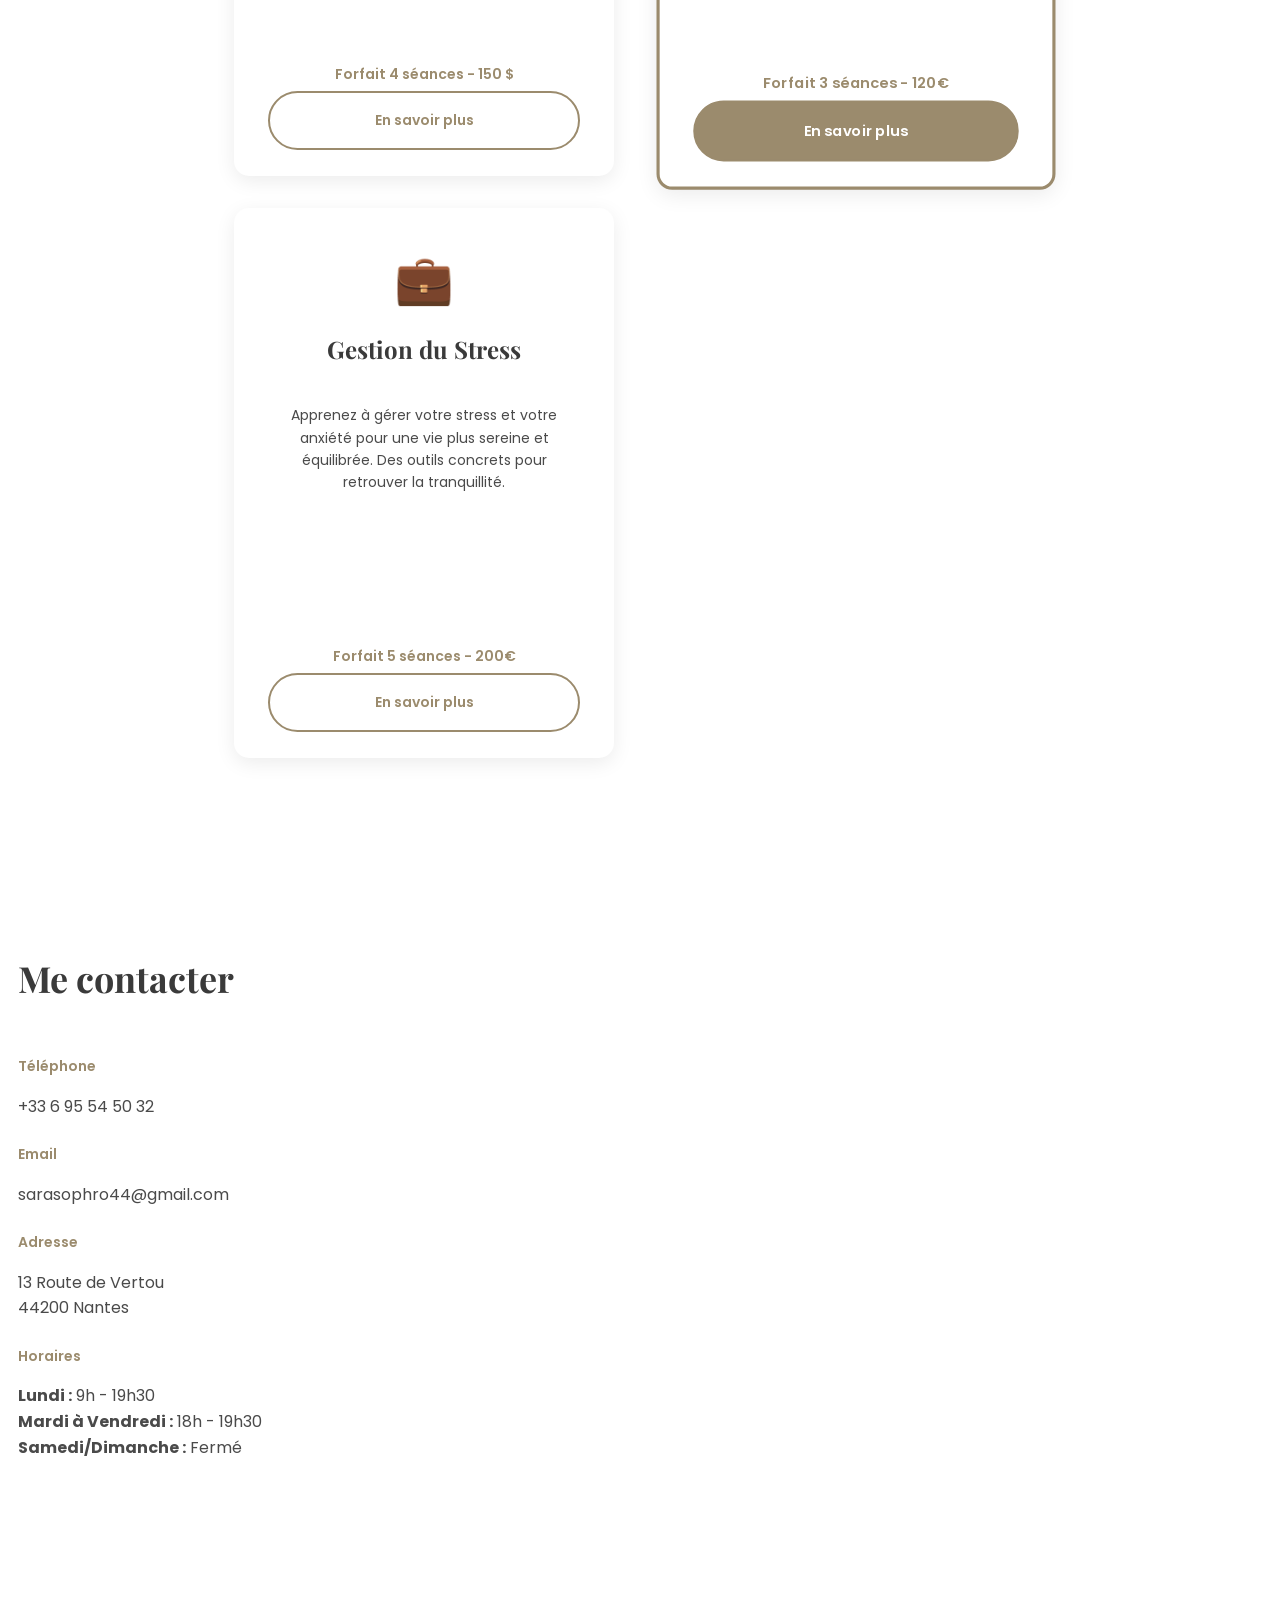
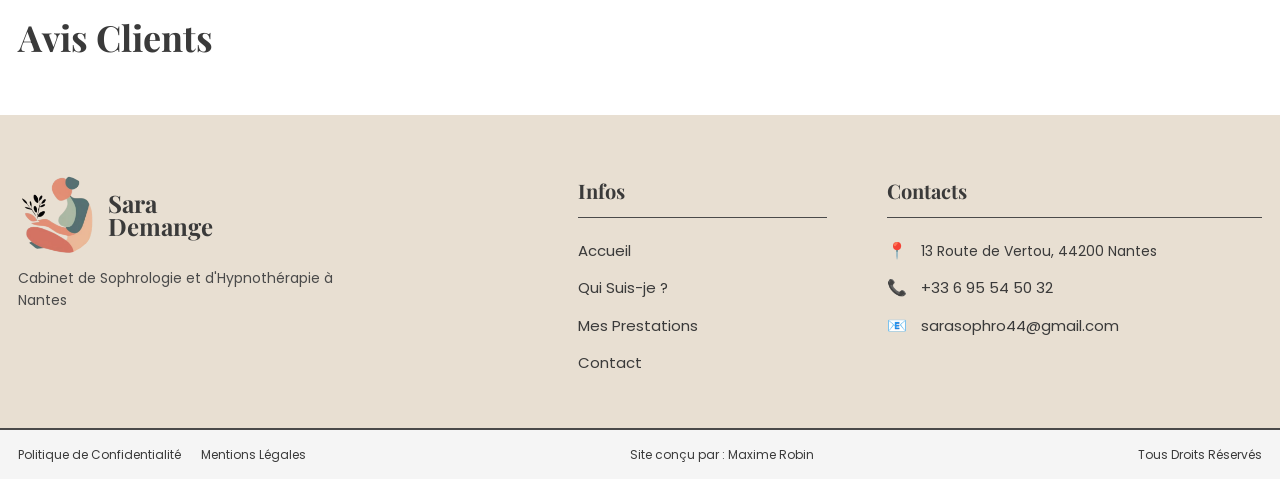
==== commit e28475bd: "Update Cache" ====
--- a/index.html
+++ b/index.html
@@ -67,7 +67,7 @@
     <link rel="stylesheet" href="styles/cube.css">
     
     <!-- CUBE CSS - Components -->
-    <link rel="stylesheet" href="styles/navbar.css">
+    <link rel="stylesheet" href="styles/navbar.css?v=20260909-sticky">
     <link rel="stylesheet" href="styles/footer.css">
     <link rel="stylesheet" href="styles/buttons.css">
     
--- a/styles/navbar.css
+++ b/styles/navbar.css
@@ -6,17 +6,19 @@
 
 #navbar-container {
     display: block;
-    min-height: 80px;
-}
-
-/* BLOCK: Navbar sticky component */
-
-.navbar {
-    background: white;
-    padding: 15px 0;
+    min-height: 0;
+    height: auto;
     position: sticky;
     top: 0;
     z-index: 100;
+}
+
+/* BLOCK: Navbar sticky component */
+
+.navbar {
+    background: white;
+    padding: 20px 0;
+    position: relative;
 }
 
 .navbar::after {
@@ -185,7 +187,12 @@
 /* EXCEPTION - Mobile */
 @media (max-width: 768px) {
     .navbar {
-        padding: 12px 0;
+        padding: 16px 0;
+    }
+
+    #navbar-container {
+        min-height: 0;
+        height: auto;
     }
 
     .nav-wrapper {
@@ -201,7 +208,7 @@
     .nav-menu {
         display: none;
         position: fixed;
-        top: 70px;
+        top: 72px;
         left: 0;
         right: 0;
         flex-direction: column;
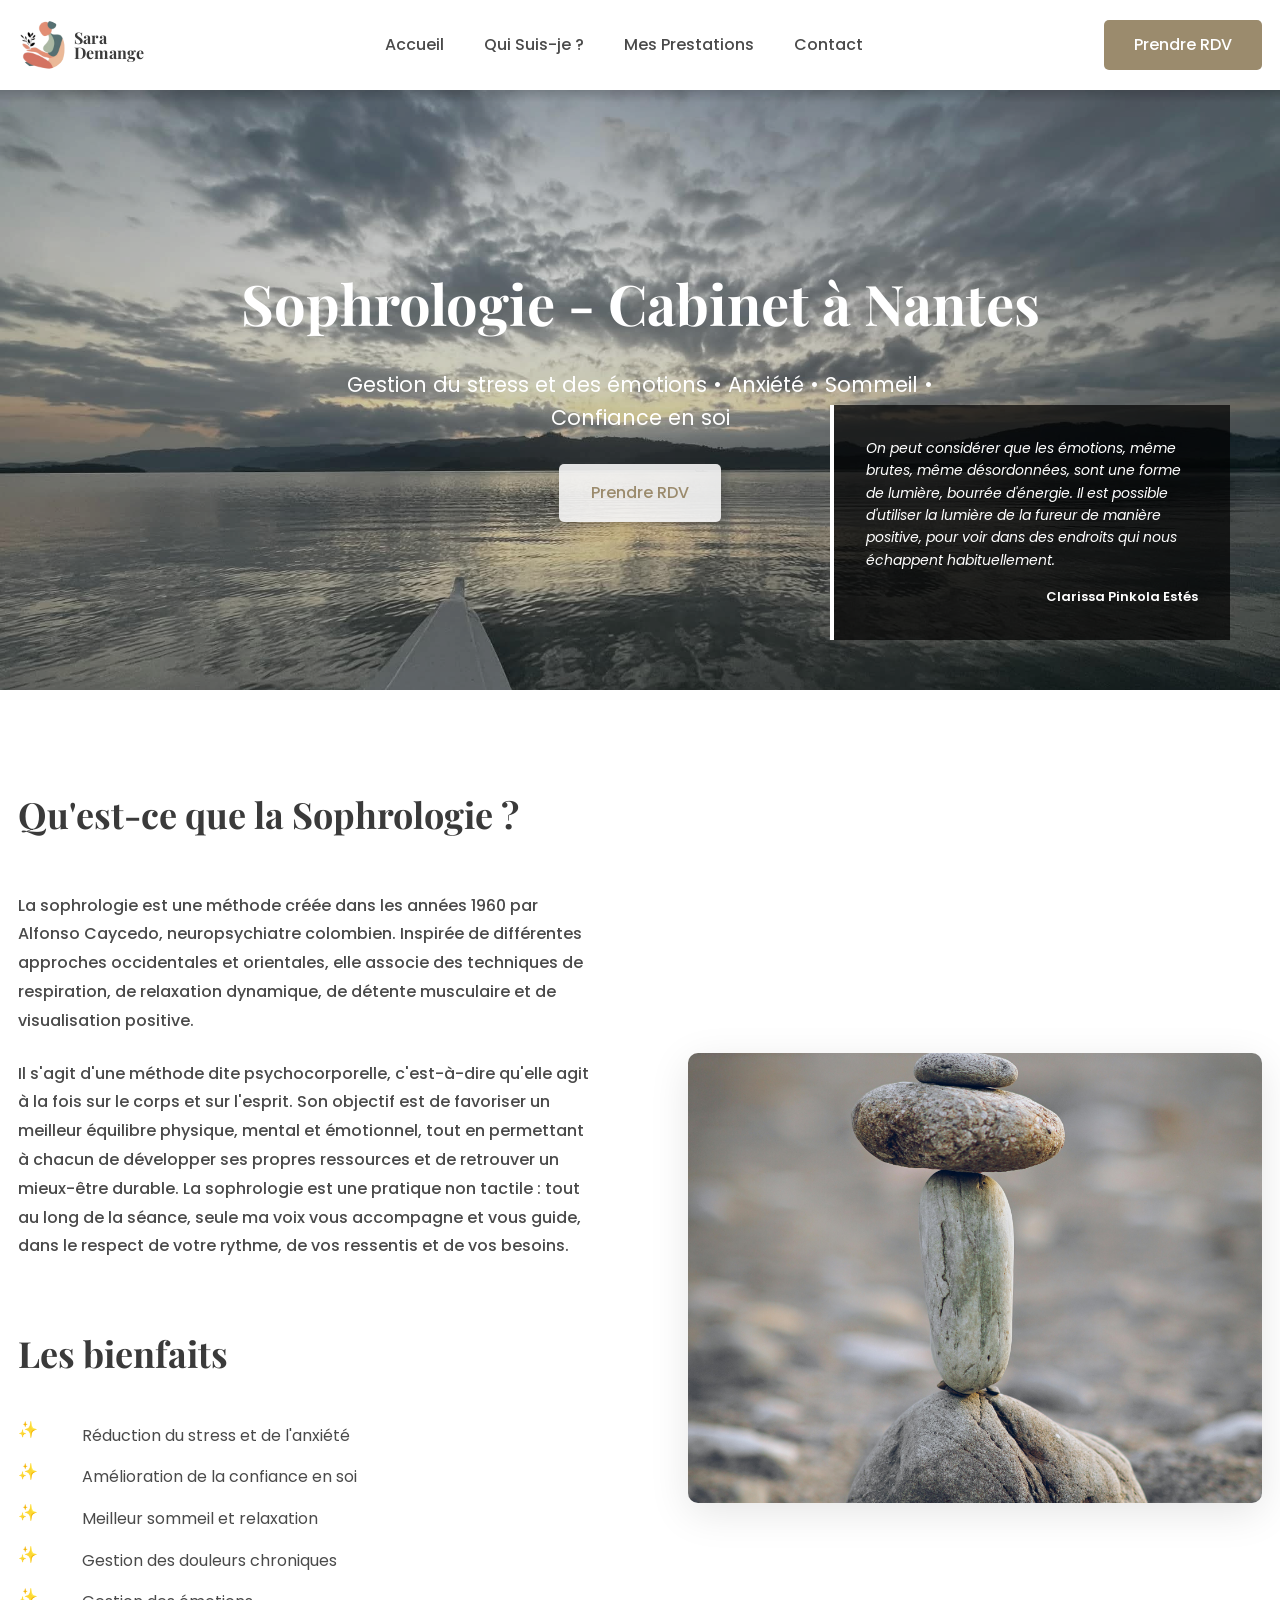
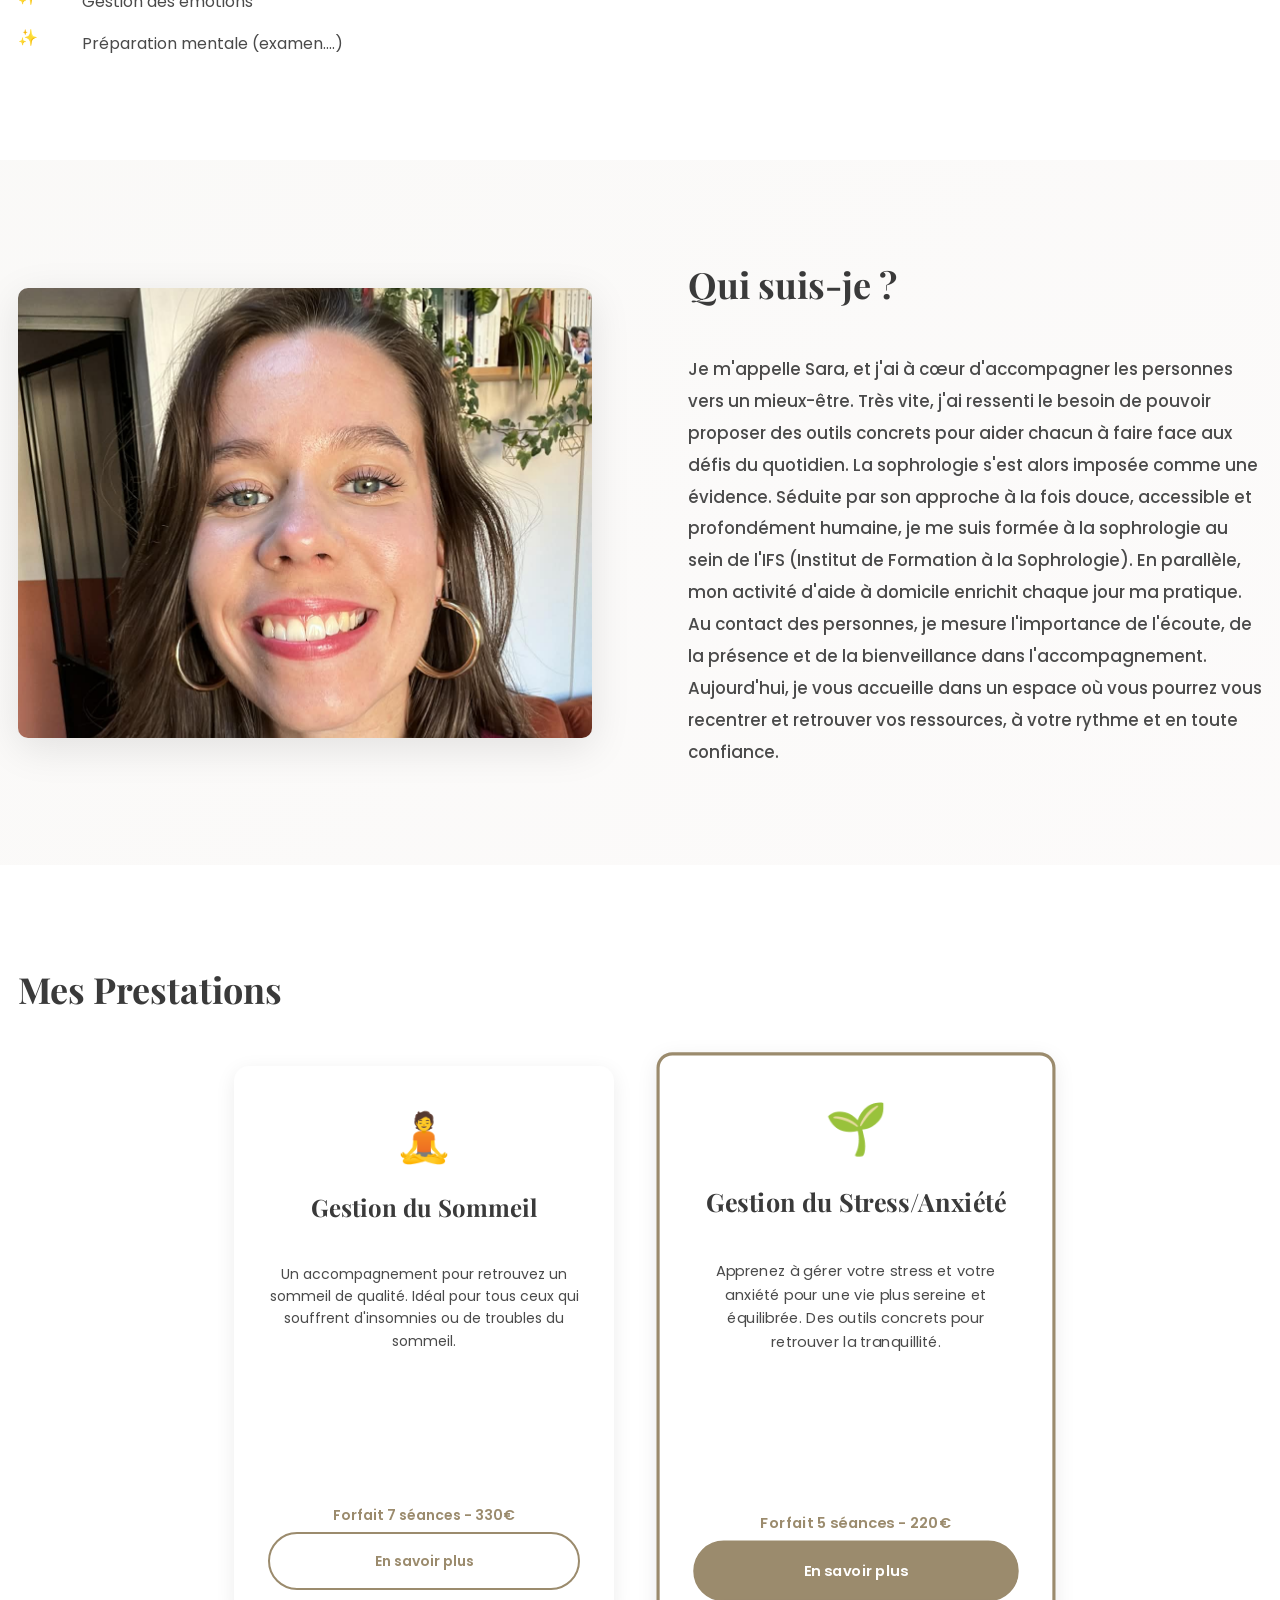
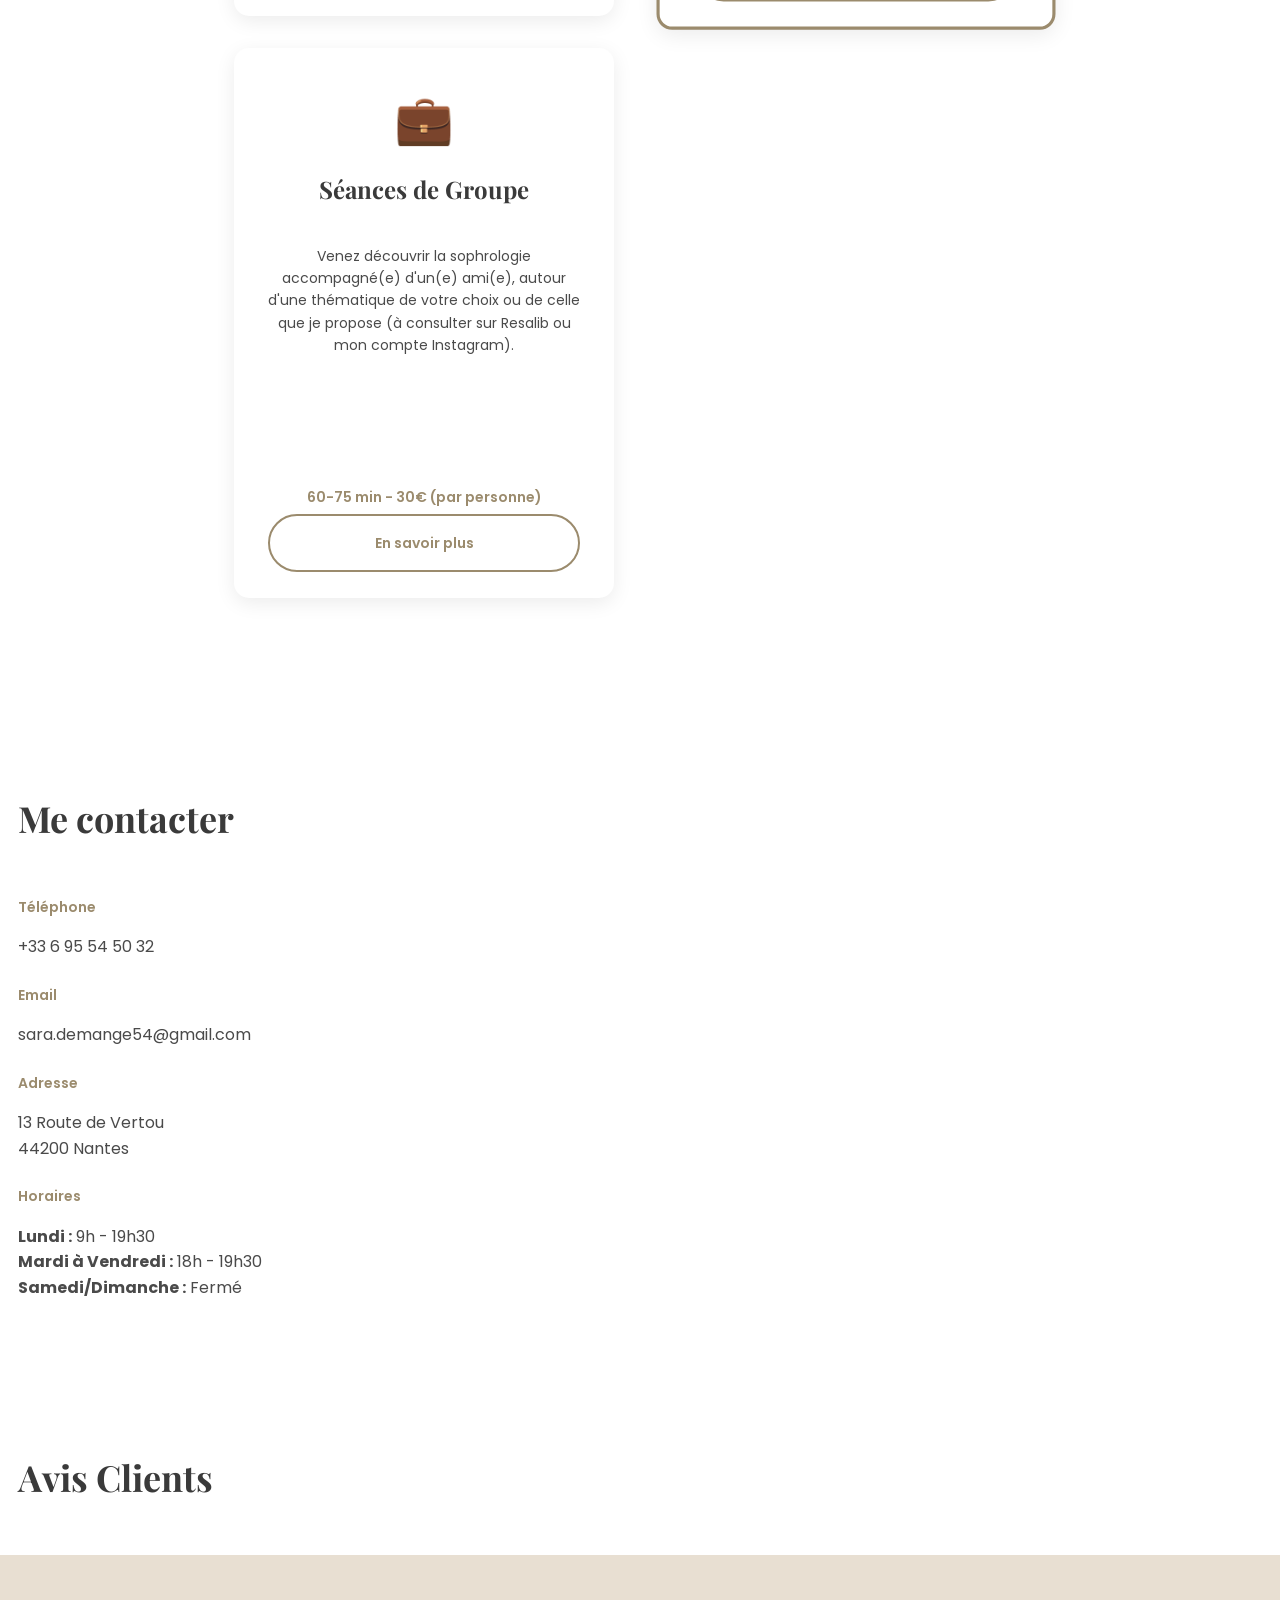
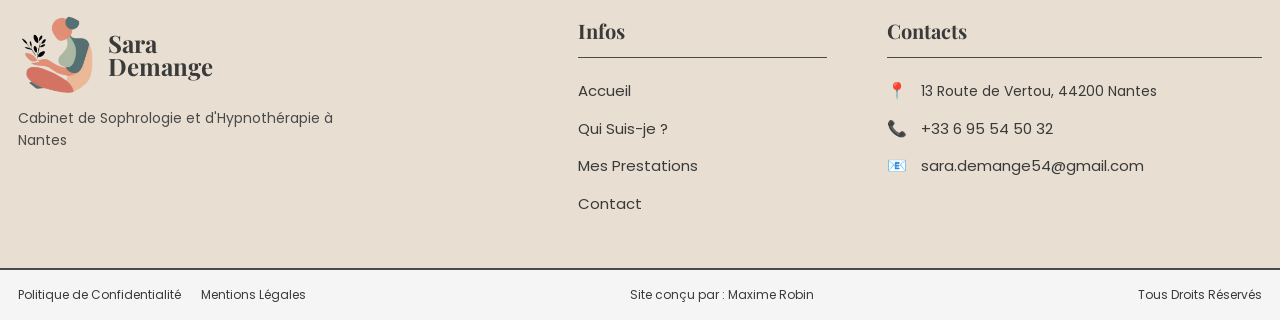
==== commit 276845cc: "Some Updates by Sara" ====
--- a/index.html
+++ b/index.html
@@ -15,11 +15,16 @@
         <meta property="og:title" content="Sara Demange - Sophrologue à Nantes">
         <meta property="og:description" content="Accompagnement en sophrologie à Nantes pour retrouver équilibre, sérénité et confiance.">
         <meta property="og:url" content="https://sarademange-sophrologie-nantes.netlify.app/">
-        <meta property="og:image" content="https://sarademange-sophrologie-nantes.netlify.app/images/uploads/1782734062269-e0d5d1ff-cd20-42f9-9b21-246d7e26e452-1-.jpg">
+        <meta property="og:image" content="https://sarademange-sophrologie-nantes.netlify.app/images/uploads/Sara%20Demange%20Recadr%C3%A9%20format%20carr%C3%A9.jpg">
+        <meta property="og:image:alt" content="Sara Demange, sophrologue à Nantes">
+        <meta property="og:image:type" content="image/jpeg">
+        <meta property="og:image:width" content="1152">
+        <meta property="og:image:height" content="1152">
         <meta name="twitter:card" content="summary_large_image">
         <meta name="twitter:title" content="Sara Demange - Sophrologue à Nantes">
         <meta name="twitter:description" content="Accompagnement en sophrologie à Nantes pour le stress, le sommeil, les émotions et la confiance en soi.">
-        <meta name="twitter:image" content="https://sarademange-sophrologie-nantes.netlify.app/images/uploads/1782734062269-e0d5d1ff-cd20-42f9-9b21-246d7e26e452-1-.jpg">
+        <meta name="twitter:image" content="https://sarademange-sophrologie-nantes.netlify.app/images/uploads/Sara%20Demange%20Recadr%C3%A9%20format%20carr%C3%A9.jpg">
+        <meta name="twitter:image:alt" content="Sara Demange, sophrologue à Nantes">
         <script type="application/ld+json">
         {
             "@context": "https://schema.org",
@@ -112,11 +117,9 @@
             </div>
             <div class="about-content">
                 <div class="about-text">
-                    <div class="mobile-expandable-text" data-mobile-expandable>
+                    <div class="mobile-expandable-text" data-mobile-expandable="">
                         <p>La sophrologie est une méthode créée dans les années 1960 par Alfonso Caycedo, neuropsychiatre colombien. Inspirée de différentes approches occidentales et orientales, elle associe des techniques de respiration, de relaxation dynamique, de détente musculaire et de visualisation positive.</p>
-                        <p>Il s'agit d'une méthode dite psychocorporelle, c'est-à-dire qu'elle agit à la fois sur le corps et sur l'esprit. Son objectif est de favoriser un meilleur équilibre physique, mental et émotionnel, tout en permettant à chacun de développer ses propres ressources et de retrouver un mieux-être durable.
-
-La sophrologie est une pratique non tactile : tout au long de la séance, seule ma voix vous accompagne et vous guide, dans le respect de votre rythme, de vos ressentis et de vos besoins.</p>
+                        <p>Il s'agit d'une méthode dite psychocorporelle, c'est-à-dire qu'elle agit à la fois sur le corps et sur l'esprit. Son objectif est de favoriser un meilleur équilibre physique, mental et émotionnel, tout en permettant à chacun de développer ses propres ressources et de retrouver un mieux-être durable. La sophrologie est une pratique non tactile : tout au long de la séance, seule ma voix vous accompagne et vous guide, dans le respect de votre rythme, de vos ressentis et de vos besoins.</p>
                     </div>
                     <h2>Les bienfaits</h2>
                     <ul class="benefits-list">
@@ -144,14 +147,7 @@
                 </div>
                 <div class="about-intro-text">
                     <h2>Qui suis-je ?</h2>
-                    <p class="mobile-expandable-text" data-mobile-expandable>Je m'appelle Sara, et j'ai à cœur d'accompagner les personnes vers un mieux-être. Très vite, j'ai ressenti le besoin de pouvoir proposer des outils concrets pour aider chacun à faire face aux défis du quotidien.
-
-La sophrologie s'est alors imposée comme une évidence. Séduite par son approche à la fois douce, accessible et profondément humaine, je me suis formée à l'IFS (Institut de Formation à la Sophrologie).
-
-En parallèle, mon activité d'aide à domicile enrichit chaque jour ma pratique. Au contact des personnes, je mesure l'importance de l'écoute, de la présence et de la bienveillance dans l'accompagnement.
-
-Aujourd'hui, je vous accueille dans un espace où vous pourrez vous recentrer et retrouver vos ressources, à votre rythme et en toute confiance.
-</p>
+                    <p class="mobile-expandable-text" data-mobile-expandable="">Je m'appelle Sara, et j'ai à cœur d'accompagner les personnes vers un mieux-être. Très vite, j'ai ressenti le besoin de pouvoir proposer des outils concrets pour aider chacun à faire face aux défis du quotidien. La sophrologie s'est alors imposée comme une évidence. Séduite par son approche à la fois douce, accessible et profondément humaine, je me suis formée à la sophrologie au sein de  l'IFS (Institut de Formation à la Sophrologie). En parallèle, mon activité d'aide à domicile enrichit chaque jour ma pratique. Au contact des personnes, je mesure l'importance de l'écoute, de la présence et de la bienveillance dans l'accompagnement. Aujourd'hui, je vous accueille dans un espace où vous pourrez vous recentrer et retrouver vos ressources, à votre rythme et en toute confiance.</p>
                 </div>
             </div>
         </div>
@@ -230,4 +226,5 @@
 
     <script src="scripts/contact-loader.js"></script>
     <script type="module" src="scripts/main.js"></script>
+
 </body></html>
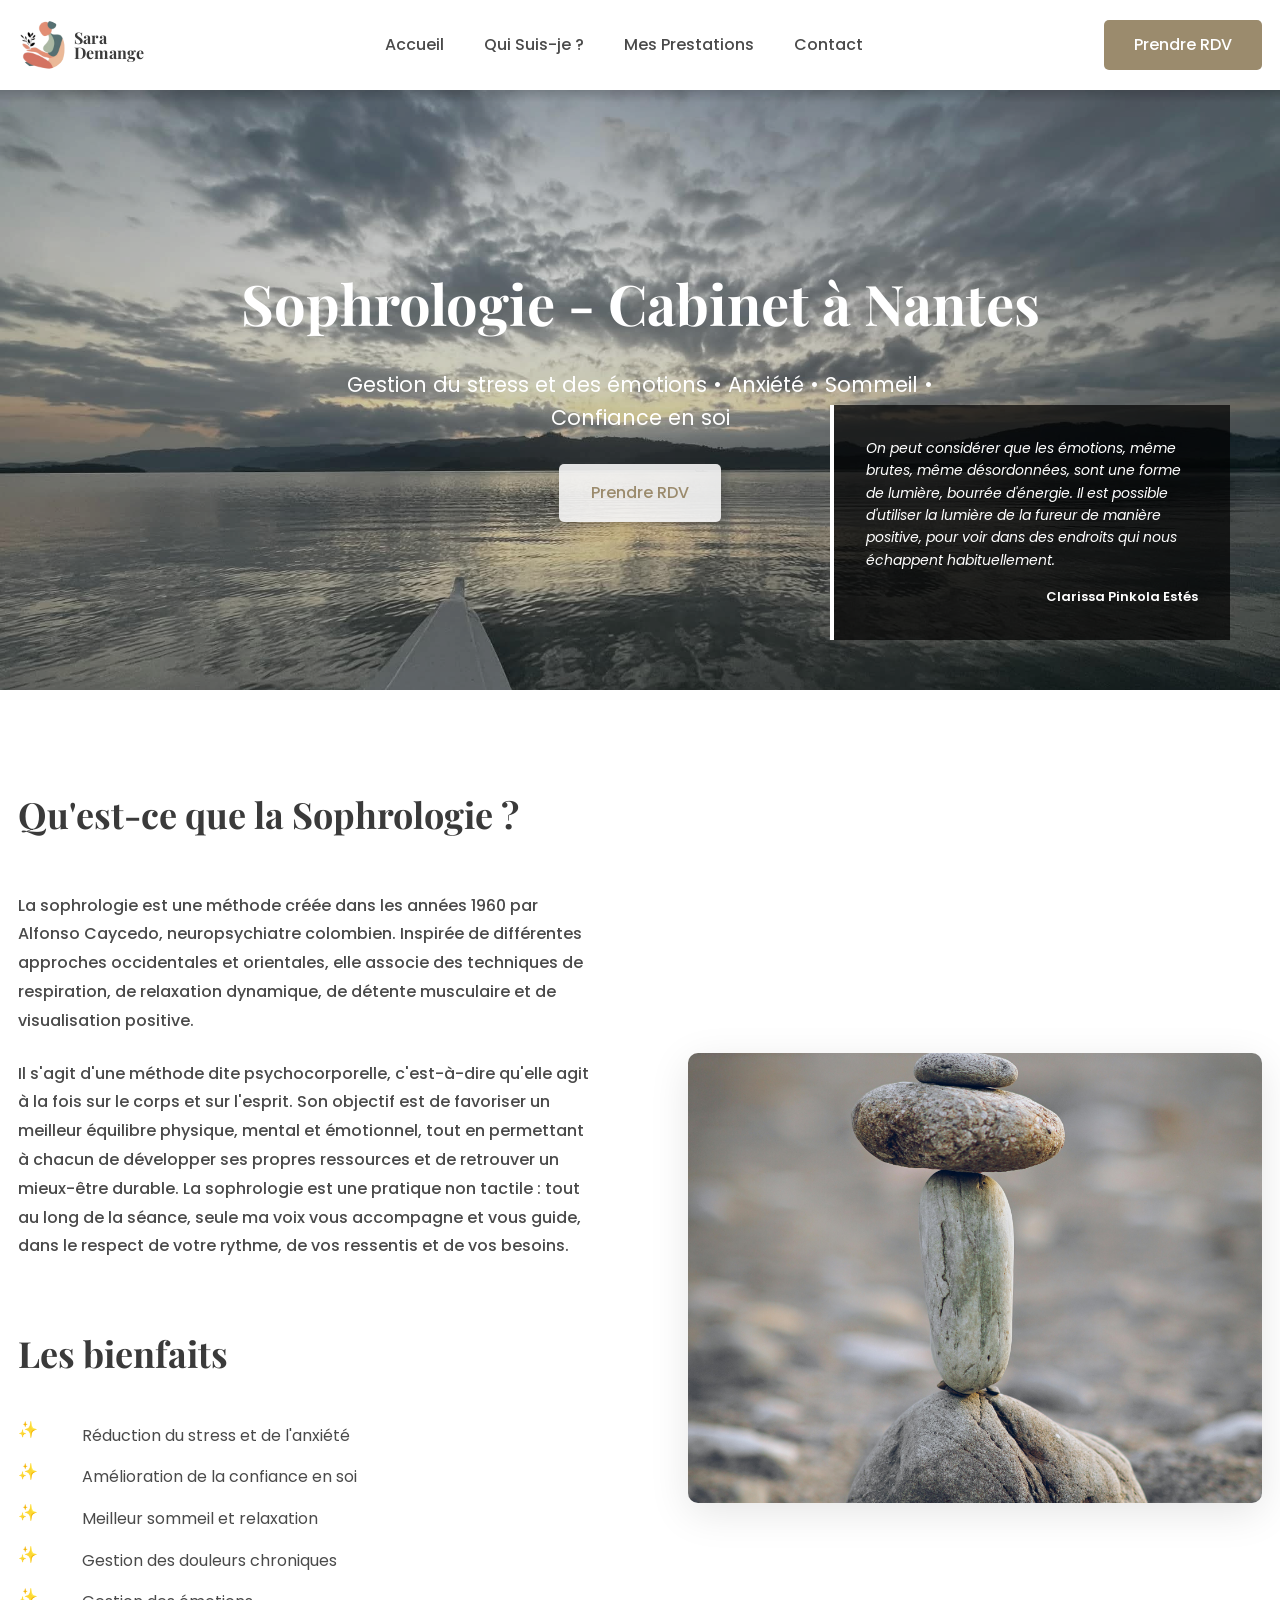
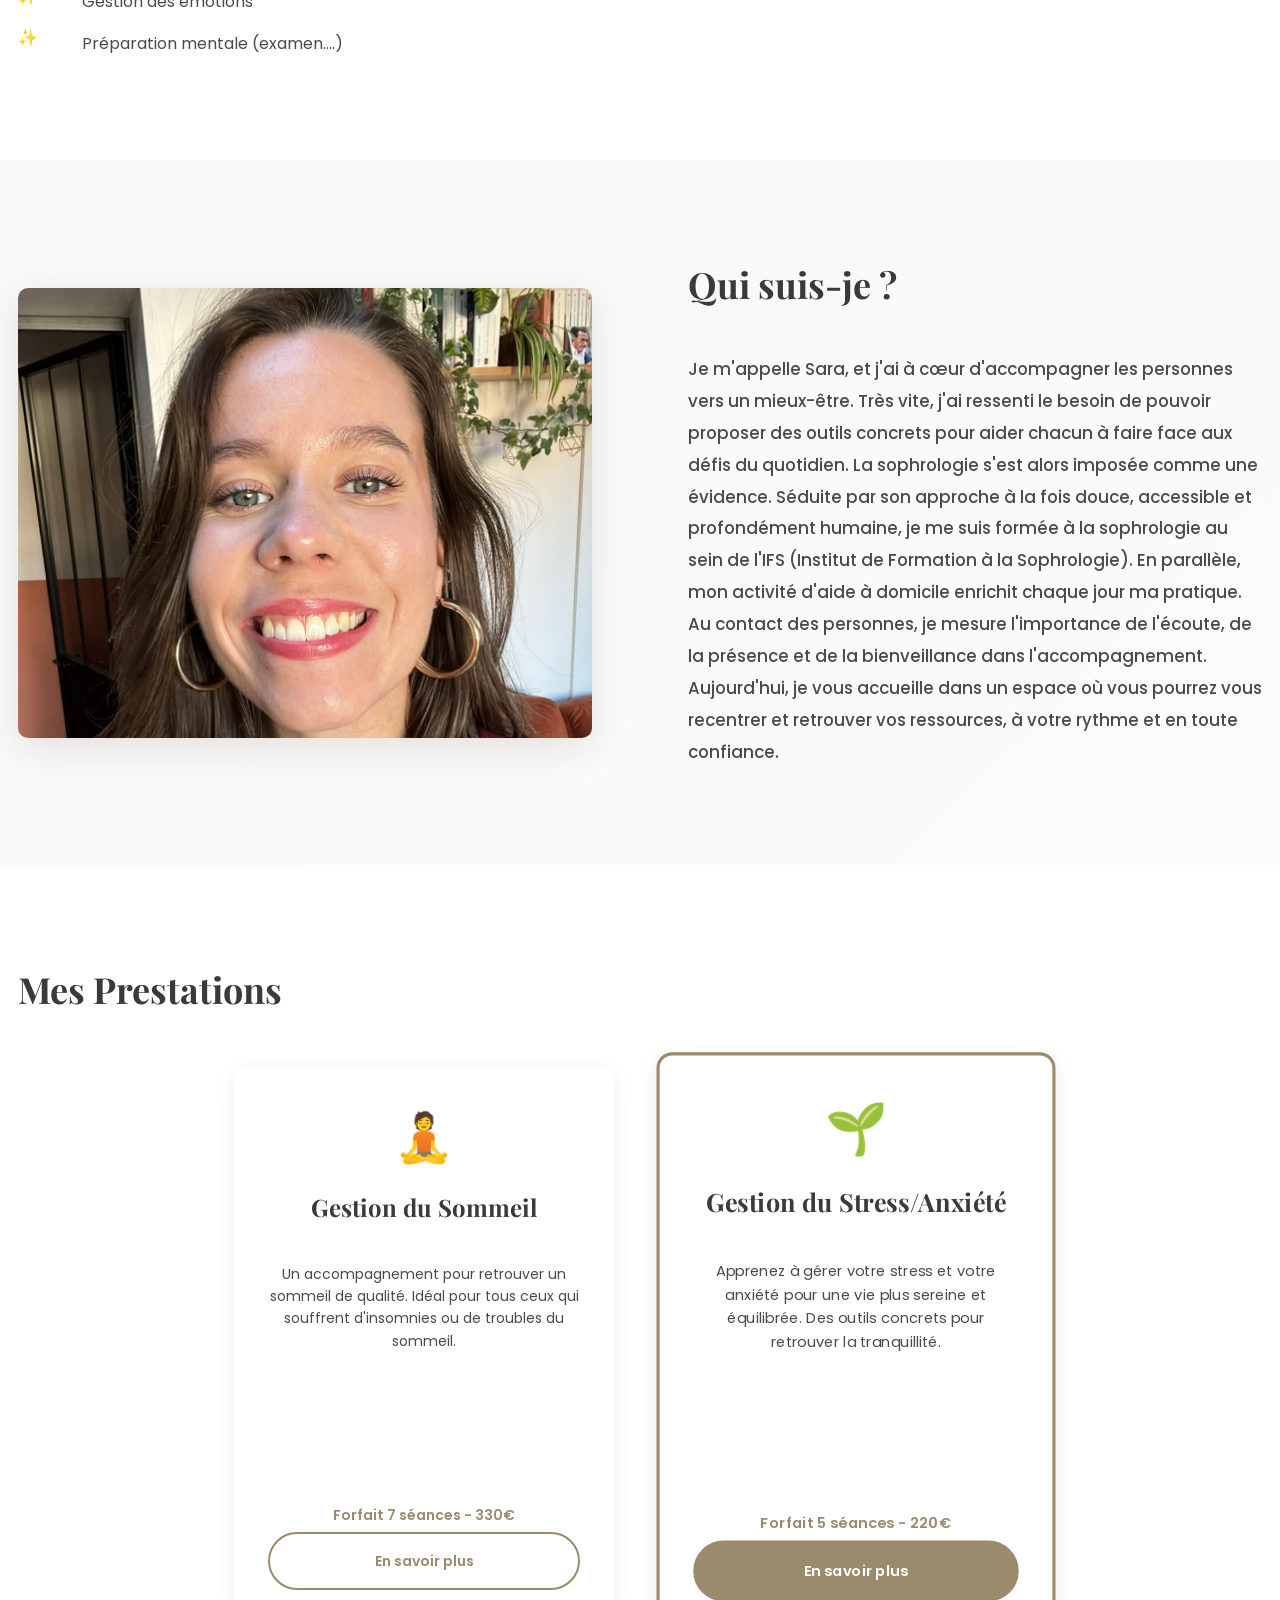
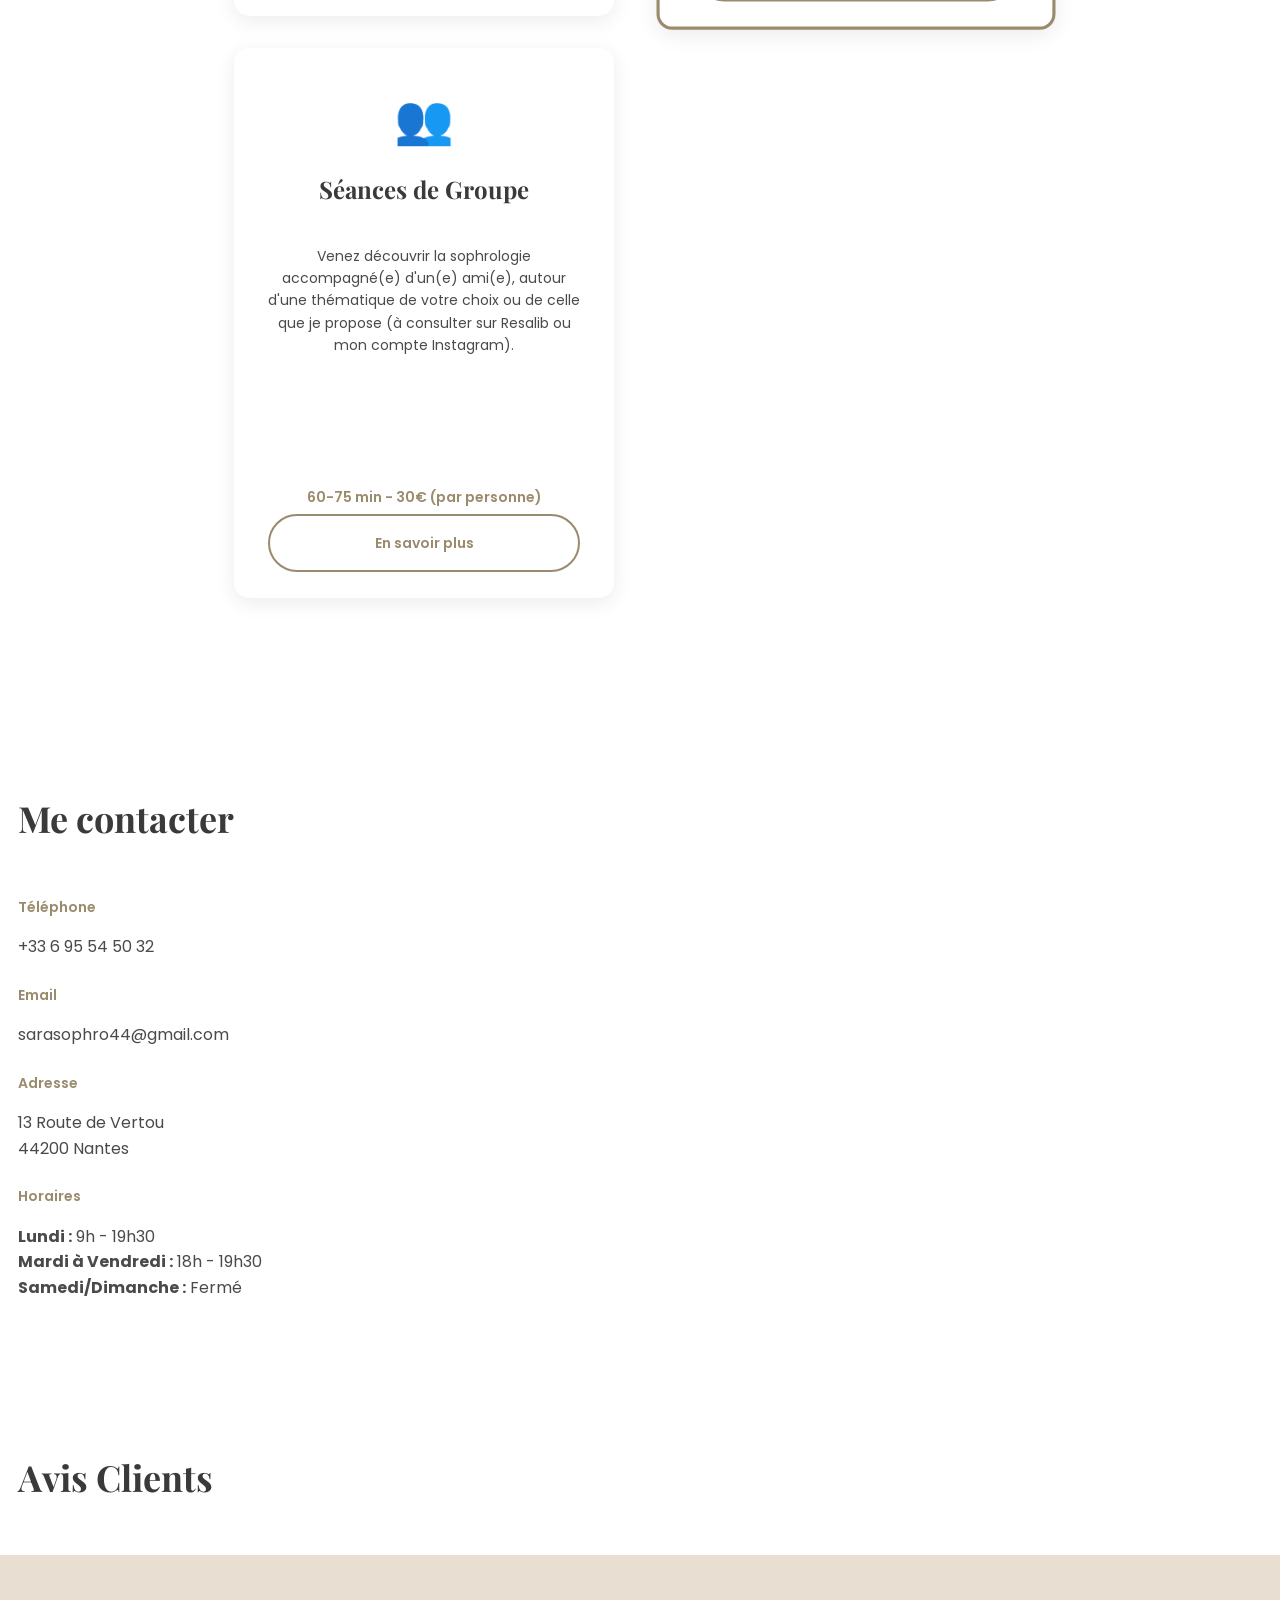
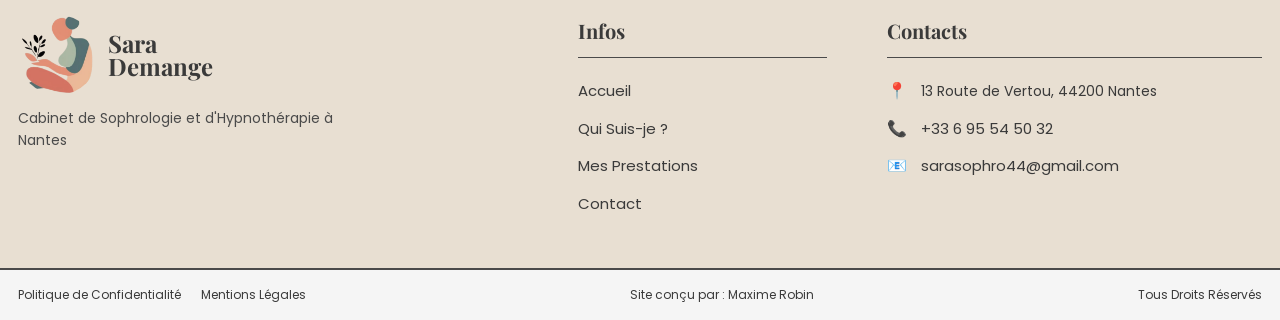
==== commit f94f8074: "Add Website Title and Logo" ====
--- a/index.html
+++ b/index.html
@@ -3,7 +3,8 @@
     <meta charset="UTF-8">
     <meta name="viewport" content="width=device-width, initial-scale=1.0">
     <title>Sara Demange - Cabinet de Sophrologie sur Nantes</title>
-    <link rel="icon" href="data:,">
+    <link rel="icon" type="image/png" sizes="512x512" href="/images/logo.png">
+    <link rel="apple-touch-icon" href="/images/logo.png">
         <meta name="description" content="Sara Demange, sophrologue à Nantes, vous accompagne pour le stress, l'anxiété, le sommeil, les émotions et la confiance en soi.">
         <meta name="author" content="Sara Demange">
         <meta name="robots" content="index, follow, max-image-preview:large">
@@ -25,6 +26,15 @@
         <meta name="twitter:description" content="Accompagnement en sophrologie à Nantes pour le stress, le sommeil, les émotions et la confiance en soi.">
         <meta name="twitter:image" content="https://sarademange-sophrologie-nantes.netlify.app/images/uploads/Sara%20Demange%20Recadr%C3%A9%20format%20carr%C3%A9.jpg">
         <meta name="twitter:image:alt" content="Sara Demange, sophrologue à Nantes">
+        <script type="application/ld+json">
+        {
+            "@context": "https://schema.org",
+            "@type": "WebSite",
+            "name": "Sara Demange - Sophrologie",
+            "alternateName": "Cabinet de Sophrologie à Nantes",
+            "url": "https://sarademange-sophrologie-nantes.netlify.app/"
+        }
+        </script>
         <script type="application/ld+json">
         {
             "@context": "https://schema.org",
